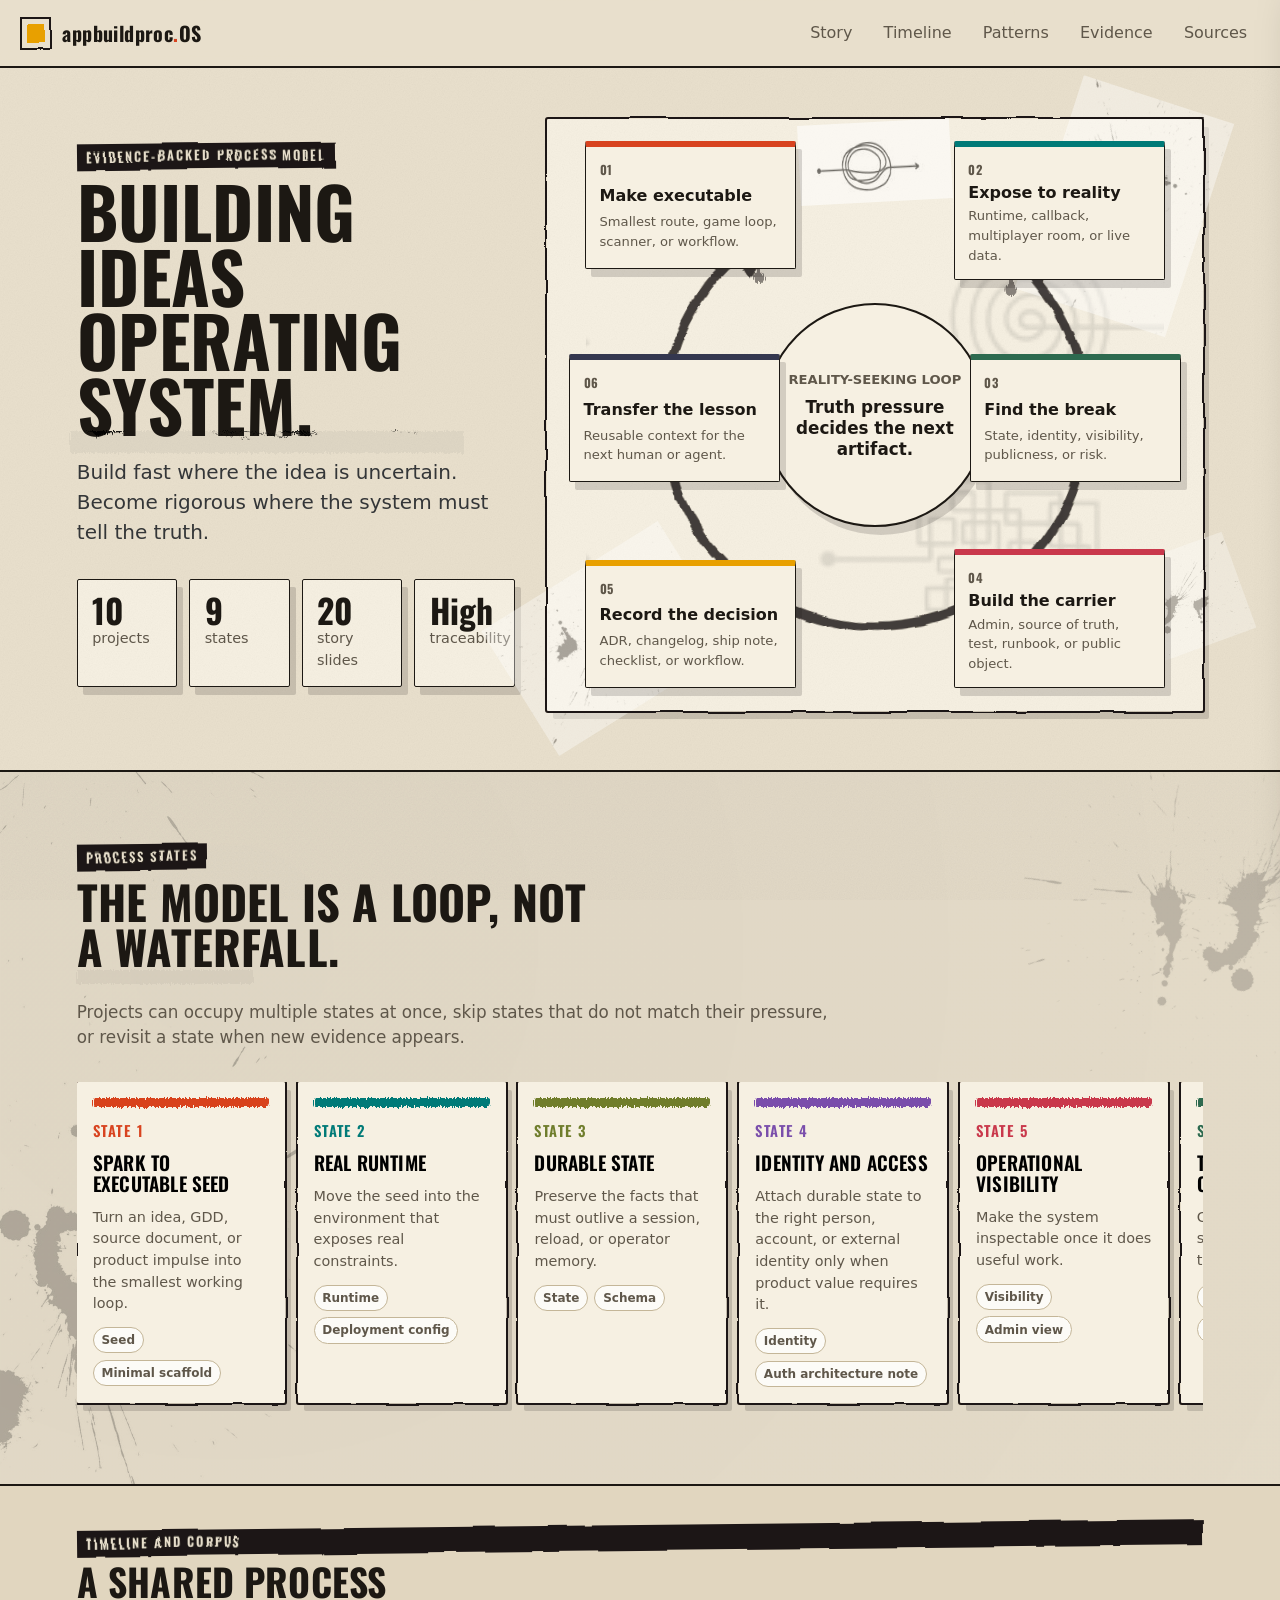
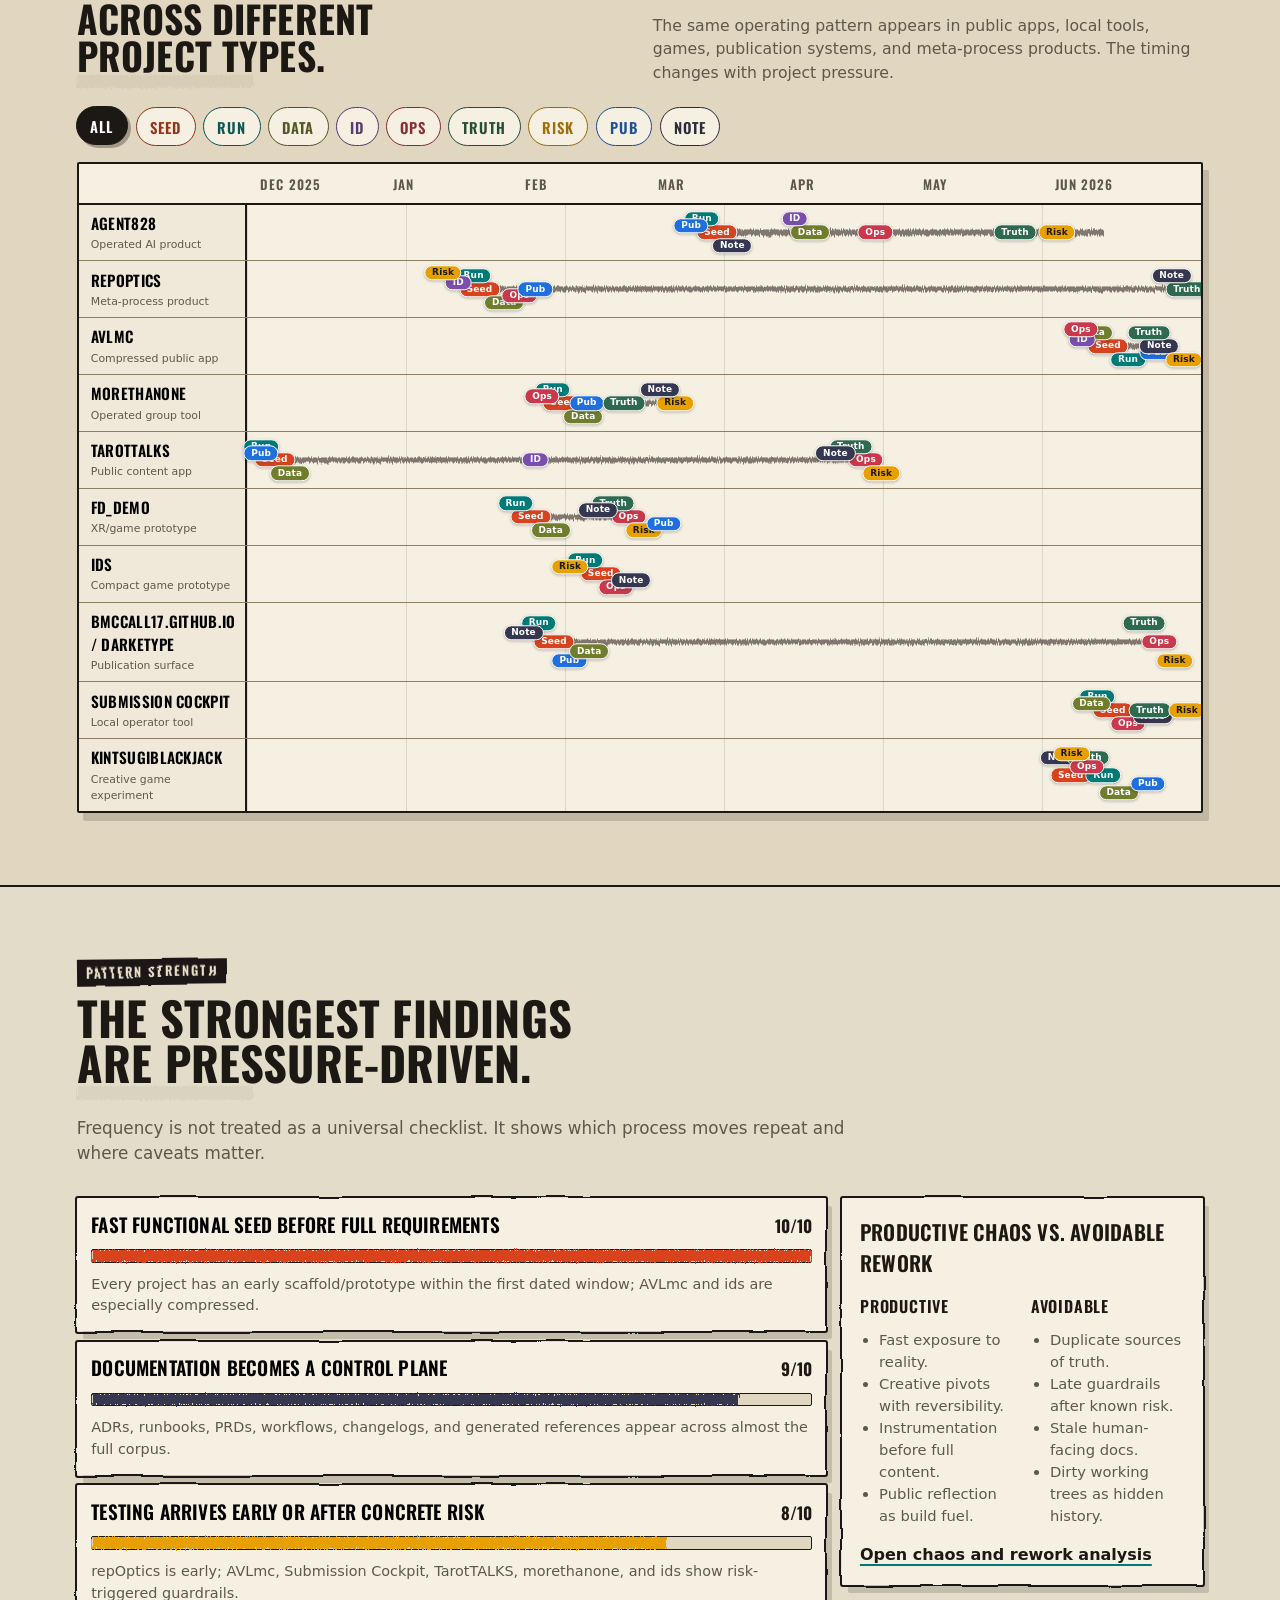
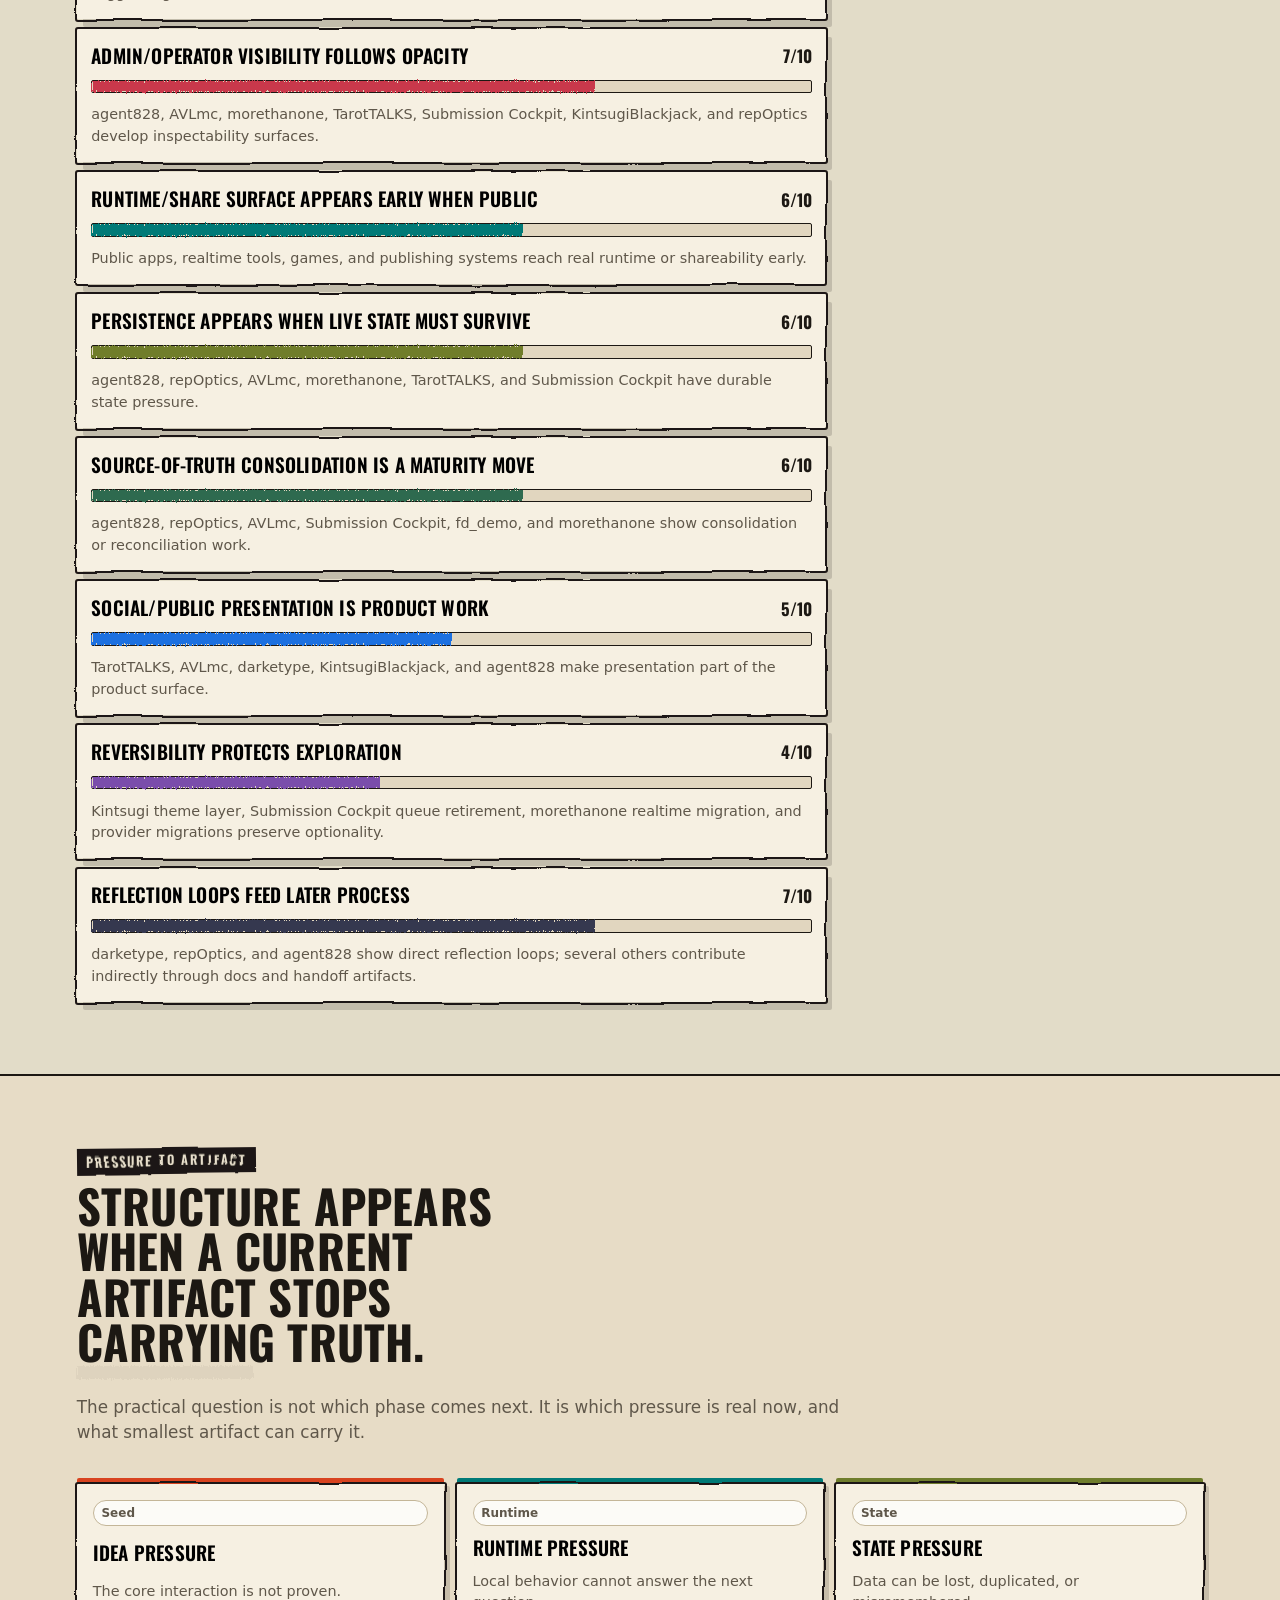
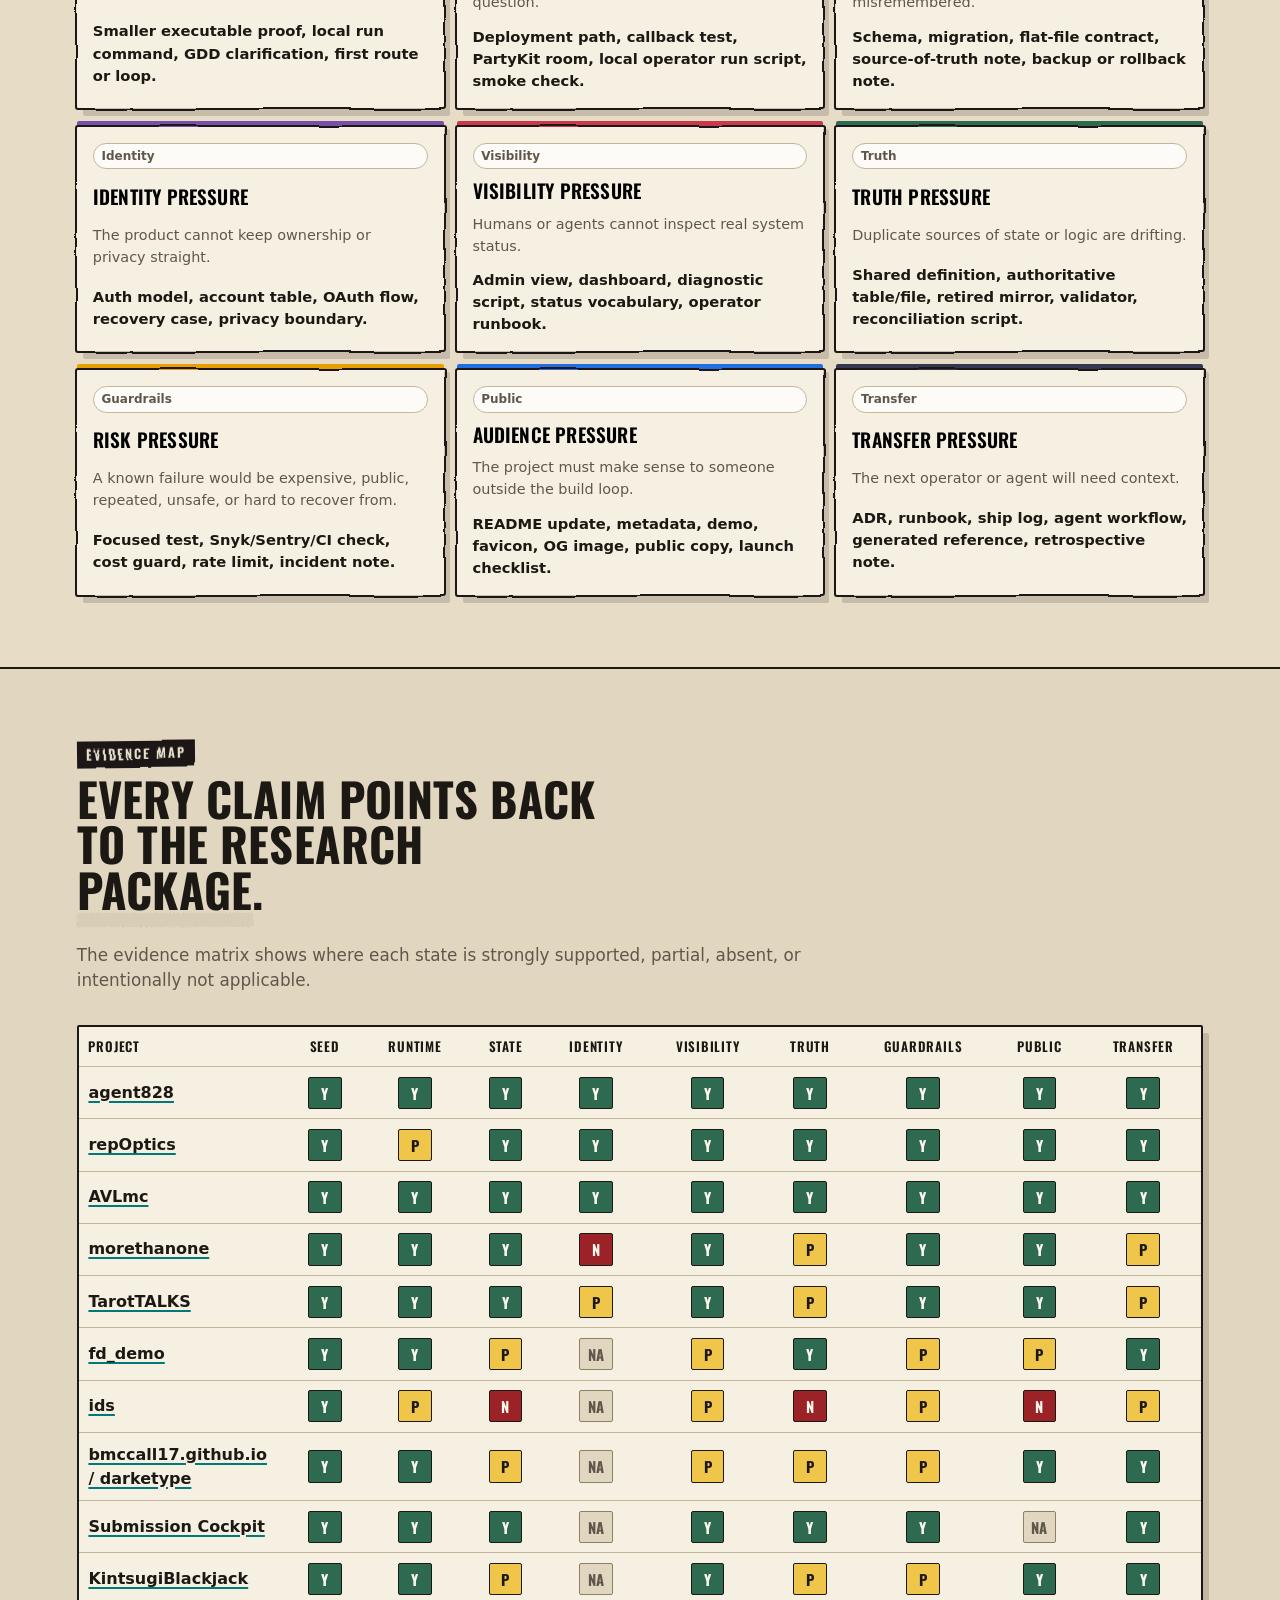
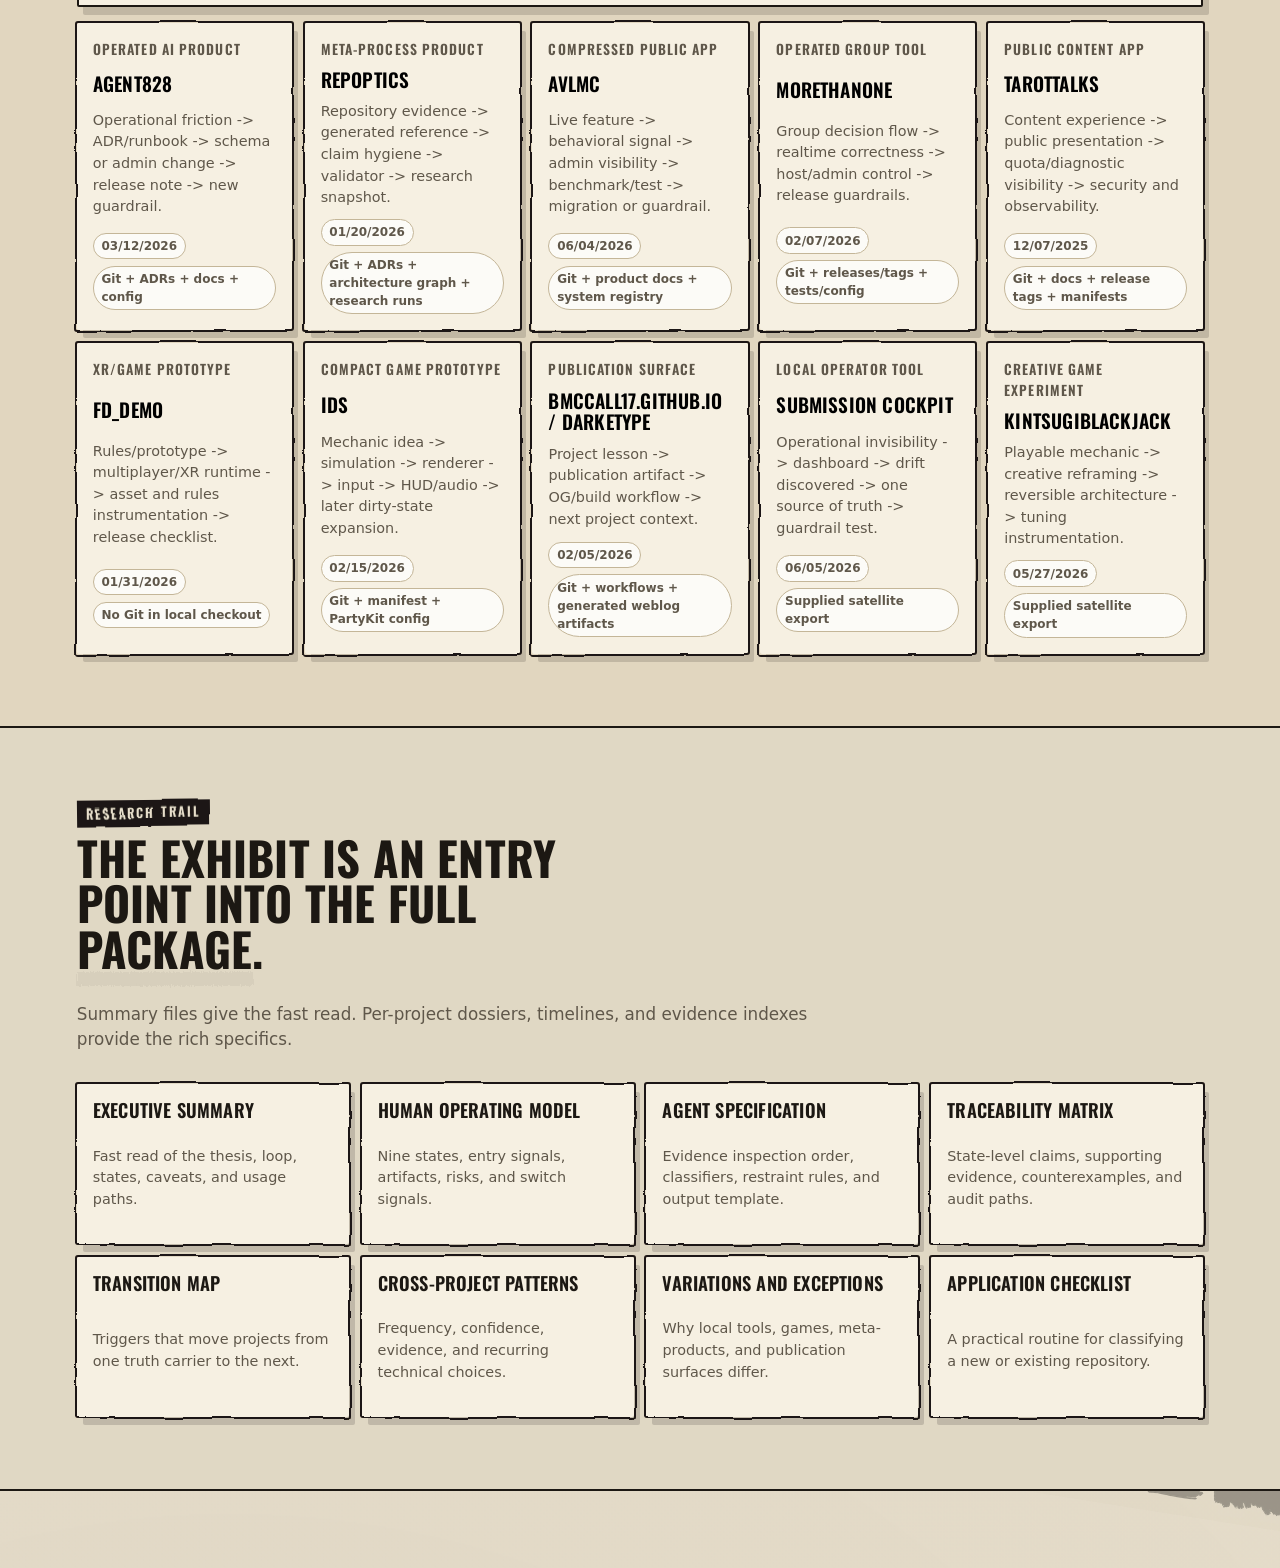
==== index.html @ edbd50c5 "Initial commit: application building process playbook Co-Authored-By: Claude Opus 4.8 <noreply@anthr" ====
<!doctype html>
<html lang="en">
  <head>
    <meta charset="utf-8">
    <meta name="viewport" content="width=device-width, initial-scale=1">
    <title>appbuildproc.OS Research Exhibit</title>
    <meta
      name="description"
      content="An interactive visual presentation of the appbuildproc.OS research findings, timeline, process model, patterns, and evidence trail."
    >
    <link rel="icon" href="data:,">
    <link rel="preconnect" href="https://fonts.googleapis.com">
    <link rel="preconnect" href="https://fonts.gstatic.com" crossorigin>
    <link
      href="https://fonts.googleapis.com/css2?family=Oswald:wght@500;600;700&family=Special+Elite&display=swap"
      rel="stylesheet"
    >
    <link rel="stylesheet" href="assets/styles.css?v=20260624-ink4">
  </head>
  <body>
    <svg class="ink-defs" aria-hidden="true" focusable="false" width="0" height="0">
      <defs>
        <filter id="inkRough" x="-8%" y="-30%" width="116%" height="160%">
          <feTurbulence type="fractalNoise" baseFrequency="0.014 0.02" numOctaves="3" seed="7" result="noise" />
          <feDisplacementMap in="SourceGraphic" in2="noise" scale="5" xChannelSelector="R" yChannelSelector="G" />
        </filter>
        <filter id="inkRoughStrong" x="-12%" y="-40%" width="124%" height="180%">
          <feTurbulence type="fractalNoise" baseFrequency="0.01 0.035" numOctaves="3" seed="4" result="noise" />
          <feDisplacementMap in="SourceGraphic" in2="noise" scale="9" xChannelSelector="R" yChannelSelector="G" />
        </filter>
        <filter id="inkBleed" x="-20%" y="-60%" width="140%" height="220%">
          <feTurbulence type="fractalNoise" baseFrequency="0.9 0.06" numOctaves="2" seed="11" result="noise" />
          <feDisplacementMap in="SourceGraphic" in2="noise" scale="6" xChannelSelector="R" yChannelSelector="G" />
        </filter>
      </defs>
    </svg>

    <a class="skip-link" href="#story">Skip to story</a>

    <header class="topbar" aria-label="Primary">
      <a class="brand" href="#overview" aria-label="appbuildproc.OS overview">
        <span class="brand-mark" aria-hidden="true"></span>
        <span class="brand-name">appbuildproc<span class="brand-dot">.</span>OS</span>
      </a>
      <nav class="nav-links" aria-label="Sections">
        <a href="#story">Story</a>
        <a href="#timeline">Timeline</a>
        <a href="#patterns">Patterns</a>
        <a href="#evidence">Evidence</a>
        <a href="#sources">Sources</a>
      </nav>
    </header>

    <main>
      <section class="hero" id="overview" aria-labelledby="hero-title">
        <div class="hero-copy">
          <p class="eyebrow">Evidence-backed process model</p>
          <h1 id="hero-title">building ideas operating system.</h1>
          <p class="hero-thesis">
            Build fast where the idea is uncertain. Become rigorous where the system must tell the truth.
          </p>
          <div class="metric-row" aria-label="Research scope">
            <div>
              <strong>10</strong>
              <span>projects</span>
            </div>
            <div>
              <strong>9</strong>
              <span>states</span>
            </div>
            <div>
              <strong>20</strong>
              <span>story slides</span>
            </div>
            <div>
              <strong>High</strong>
              <span>traceability</span>
            </div>
          </div>
        </div>

        <div class="loop-stage" aria-label="Core reality-seeking loop">
          <div class="loop-flow" aria-hidden="true">
            <svg class="loop-arrow" viewBox="0 0 200 200" preserveAspectRatio="xMidYMid meet">
              <defs>
                <marker id="loopArrowHead" markerWidth="6" markerHeight="6" refX="3" refY="3" orient="auto">
                  <path d="M0,0 L6,3 L0,6 Z" fill="currentColor" />
                </marker>
              </defs>
              <path
                class="loop-arrow-path"
                d="M140,30.7 A80,80 0 1 1 60,30.7"
                fill="none"
                stroke="currentColor"
                stroke-width="3.4"
                stroke-linecap="round"
                marker-end="url(#loopArrowHead)"
              />
            </svg>
            <span class="loop-swirl"></span>
            <span class="loop-blot loop-blot--1"></span>
            <span class="loop-blot loop-blot--2"></span>
            <span class="loop-blot loop-blot--3"></span>
            <span class="loop-drip loop-drip--1"></span>
            <span class="loop-drip loop-drip--2"></span>
          </div>
          <div class="loop-core">
            <span>Reality-seeking loop</span>
            <strong>Truth pressure decides the next artifact.</strong>
          </div>
          <ol class="loop-steps">
            <li style="--accent: var(--seed);">
              <span>01</span>
              <strong>Make executable</strong>
              <small>Smallest route, game loop, scanner, or workflow.</small>
            </li>
            <li style="--accent: var(--runtime);">
              <span>02</span>
              <strong>Expose to reality</strong>
              <small>Runtime, callback, multiplayer room, or live data.</small>
            </li>
            <li style="--accent: var(--truth);">
              <span>03</span>
              <strong>Find the break</strong>
              <small>State, identity, visibility, publicness, or risk.</small>
            </li>
            <li style="--accent: var(--visibility);">
              <span>04</span>
              <strong>Build the carrier</strong>
              <small>Admin, source of truth, test, runbook, or public object.</small>
            </li>
            <li style="--accent: var(--guard);">
              <span>05</span>
              <strong>Record the decision</strong>
              <small>ADR, changelog, ship note, checklist, or workflow.</small>
            </li>
            <li style="--accent: var(--reflect);">
              <span>06</span>
              <strong>Transfer the lesson</strong>
              <small>Reusable context for the next human or agent.</small>
            </li>
          </ol>
        </div>
      </section>

      <section class="band story-band" id="story" aria-labelledby="story-title">
        <div class="section-heading">
          <p class="eyebrow">Process states</p>
          <h2 id="story-title">The model is a loop, not a waterfall.</h2>
          <p>
            Projects can occupy multiple states at once, skip states that do not match their pressure,
            or revisit a state when new evidence appears.
          </p>
        </div>
        <div class="state-rail" id="stateRail" aria-live="polite"></div>
      </section>

      <section class="band timeline-band" id="timeline" aria-labelledby="timeline-title">
        <div class="section-heading">
          <p class="eyebrow">Timeline and corpus</p>
          <h2 id="timeline-title">A shared process across different project types.</h2>
          <p>
            The same operating pattern appears in public apps, local tools, games, publication systems,
            and meta-process products. The timing changes with project pressure.
          </p>
        </div>

        <div class="timeline-tools" aria-label="Timeline filters">
          <div class="filter-group" id="timelineFilters"></div>
        </div>

        <div class="timeline-shell">
          <div class="timeline-scale" aria-hidden="true">
            <span>Dec 2025</span>
            <span>Jan</span>
            <span>Feb</span>
            <span>Mar</span>
            <span>Apr</span>
            <span>May</span>
            <span>Jun 2026</span>
          </div>
          <div class="timeline-grid" id="projectTimeline" aria-live="polite"></div>
        </div>
      </section>

      <section class="band pattern-band" id="patterns" aria-labelledby="patterns-title">
        <div class="section-heading">
          <p class="eyebrow">Pattern strength</p>
          <h2 id="patterns-title">The strongest findings are pressure-driven.</h2>
          <p>
            Frequency is not treated as a universal checklist. It shows which process moves repeat
            and where caveats matter.
          </p>
        </div>

        <div class="pattern-layout">
          <div class="pattern-bars" id="patternBars"></div>
          <div class="chaos-panel" aria-labelledby="chaos-title">
            <h3 id="chaos-title">Productive chaos vs. avoidable rework</h3>
            <div class="chaos-columns">
              <div>
                <h4>Productive</h4>
                <ul>
                  <li>Fast exposure to reality.</li>
                  <li>Creative pivots with reversibility.</li>
                  <li>Instrumentation before full content.</li>
                  <li>Public reflection as build fuel.</li>
                </ul>
              </div>
              <div>
                <h4>Avoidable</h4>
                <ul>
                  <li>Duplicate sources of truth.</li>
                  <li>Late guardrails after known risk.</li>
                  <li>Stale human-facing docs.</li>
                  <li>Dirty working trees as hidden history.</li>
                </ul>
              </div>
            </div>
            <a class="text-link" href="research/chaos_and_rework.md">Open chaos and rework analysis</a>
          </div>
        </div>
      </section>

      <section class="band pressure-band" id="process" aria-labelledby="process-title">
        <div class="section-heading">
          <p class="eyebrow">Pressure to artifact</p>
          <h2 id="process-title">Structure appears when a current artifact stops carrying truth.</h2>
          <p>
            The practical question is not which phase comes next. It is which pressure is real now,
            and what smallest artifact can carry it.
          </p>
        </div>
        <div class="pressure-grid" id="pressureGrid"></div>
      </section>

      <section class="band evidence-band" id="evidence" aria-labelledby="evidence-title">
        <div class="section-heading">
          <p class="eyebrow">Evidence map</p>
          <h2 id="evidence-title">Every claim points back to the research package.</h2>
          <p>
            The evidence matrix shows where each state is strongly supported, partial, absent,
            or intentionally not applicable.
          </p>
        </div>

        <div class="matrix-wrap" tabindex="0" aria-label="Project coverage matrix">
          <table class="coverage-table" id="coverageTable"></table>
        </div>

        <div class="project-browser" id="projectBrowser" aria-label="Project drill down"></div>
      </section>

      <section class="band source-band" id="sources" aria-labelledby="sources-title">
        <div class="section-heading">
          <p class="eyebrow">Research trail</p>
          <h2 id="sources-title">The exhibit is an entry point into the full package.</h2>
          <p>
            Summary files give the fast read. Per-project dossiers, timelines, and evidence indexes
            provide the rich specifics.
          </p>
        </div>

        <div class="source-grid" id="sourceGrid">
          <a href="research/executive_summary.md" data-source="exec">
            <strong>Executive summary</strong>
            <span>Fast read of the thesis, loop, states, caveats, and usage paths.</span>
          </a>
          <a href="research/brett_build_os.md" data-source="human">
            <strong>Human operating model</strong>
            <span>Nine states, entry signals, artifacts, risks, and switch signals.</span>
          </a>
          <a href="research/brett_build_os_agent.md" data-source="agent">
            <strong>Agent specification</strong>
            <span>Evidence inspection order, classifiers, restraint rules, and output template.</span>
          </a>
          <a href="research/evidence_traceability_matrix.md" data-source="matrix">
            <strong>Traceability matrix</strong>
            <span>State-level claims, supporting evidence, counterexamples, and audit paths.</span>
          </a>
          <a href="research/transition_map.md" data-source="transition">
            <strong>Transition map</strong>
            <span>Triggers that move projects from one truth carrier to the next.</span>
          </a>
          <a href="research/cross_project_patterns.md" data-source="patterns">
            <strong>Cross-project patterns</strong>
            <span>Frequency, confidence, evidence, and recurring technical choices.</span>
          </a>
          <a href="research/variation_and_exceptions.md" data-source="variations">
            <strong>Variations and exceptions</strong>
            <span>Why local tools, games, meta-products, and publication surfaces differ.</span>
          </a>
          <a href="research/application_checklist.md" data-source="checklist">
            <strong>Application checklist</strong>
            <span>A practical routine for classifying a new or existing repository.</span>
          </a>
        </div>
      </section>
    </main>

    <aside class="drawer" id="detailDrawer" aria-hidden="true" aria-labelledby="drawerTitle">
      <div class="drawer-head">
        <p class="eyebrow" id="drawerKicker">Detail</p>
        <button class="drawer-close" type="button" id="drawerClose" aria-label="Close detail panel">Close</button>
      </div>
      <div class="drawer-body" id="drawerContent"></div>
    </aside>
    <div class="backdrop" id="drawerBackdrop" hidden></div>

    <script src="assets/app.js?v=20260624-ink4"></script>
  </body>
</html>
---- assets/styles.css ----
:root {
  --ink: #1c1813;
  --muted: #5f574a;
  --paper: #e9e0cd;
  --paper-2: #e1d6bf;
  --surface: #f6f0e2;
  --line: #c4b698;
  --line-strong: #8d7f62;
  --edge: #1c1813;
  --seed: #d8431f;
  --runtime: #007a77;
  --durable: #6f7d2c;
  --identity: #7a4eab;
  --visibility: #c9384b;
  --truth: #2d6a4f;
  --guard: #e8a000;
  --public: #1f6fe0;
  --reflect: #34374f;
  --shadow: 6px 8px 0 rgba(28, 24, 19, 0.16);
  --display:
    "Oswald", "Arial Narrow", ui-sans-serif, system-ui, sans-serif;
}

@media (prefers-reduced-motion: no-preference) {
  html {
    scroll-behavior: smooth;
  }
}

* {
  box-sizing: border-box;
}

body {
  position: relative;
  overflow-x: clip;
  margin: 0;
  color: var(--ink);
  background-color: var(--paper);
  background-image:
    radial-gradient(circle at 18% 12%, rgba(28, 24, 19, 0.05), transparent 38%),
    radial-gradient(circle at 84% 78%, rgba(28, 24, 19, 0.06), transparent 42%);
  font-family:
    Inter, ui-sans-serif, system-ui, -apple-system, BlinkMacSystemFont, "Segoe UI",
    sans-serif;
  font-size: 16px;
  line-height: 1.5;
  letter-spacing: 0;
}

body::before {
  content: "";
  position: fixed;
  inset: 0;
  z-index: 1;
  pointer-events: none;
  opacity: 0.5;
  mix-blend-mode: multiply;
  background-image: url("data:image/svg+xml,%3Csvg xmlns='http://www.w3.org/2000/svg' width='180' height='180'%3E%3Cfilter id='n'%3E%3CfeTurbulence type='fractalNoise' baseFrequency='0.85' numOctaves='2' stitchTiles='stitch'/%3E%3CfeColorMatrix type='saturate' values='0'/%3E%3C/filter%3E%3Crect width='100%25' height='100%25' filter='url(%23n)' opacity='0.16'/%3E%3C/svg%3E");
}

.ink-defs {
  position: absolute;
}

a {
  color: inherit;
}

button,
input,
select,
textarea {
  font: inherit;
  letter-spacing: 0;
}

button {
  appearance: none;
}

.skip-link {
  position: fixed;
  left: 1rem;
  top: 1rem;
  z-index: 20;
  padding: 0.65rem 0.85rem;
  color: #ffffff;
  background: var(--ink);
  border-radius: 6px;
  transform: translateY(-150%);
  transition: transform 160ms ease;
}

.skip-link:focus {
  transform: translateY(0);
}

.topbar {
  position: sticky;
  top: 0;
  z-index: 10;
  display: flex;
  align-items: center;
  justify-content: space-between;
  min-height: 4rem;
  padding: 0.75rem 1.25rem;
  border-bottom: 2px solid var(--edge);
  background: rgba(233, 224, 205, 0.92);
  backdrop-filter: blur(12px);
}

.brand {
  display: inline-flex;
  align-items: center;
  gap: 0.65rem;
  min-height: 2.5rem;
  font-family: var(--display);
  font-weight: 700;
  font-size: 1.25rem;
  letter-spacing: 0.02em;
  text-transform: none;
  text-decoration: none;
}

.brand-name {
  line-height: 1;
}

.brand-name .brand-dot {
  color: var(--seed);
  font-weight: 700;
}

.brand-mark {
  width: 2rem;
  height: 2rem;
  border: 2px solid var(--ink);
  background: var(--guard);
  box-shadow: inset 0 0 0 5px var(--paper);
  filter: url(#inkRough);
}

.nav-links {
  display: flex;
  align-items: center;
  gap: 0.35rem;
  overflow-x: auto;
}

.nav-links a {
  min-height: 2.5rem;
  padding: 0.55rem 0.8rem;
  color: var(--muted);
  text-decoration: none;
  border-radius: 6px;
  white-space: nowrap;
}

.nav-links a:hover,
.nav-links a:focus-visible {
  color: var(--ink);
  background: rgba(32, 33, 36, 0.07);
  outline: none;
}

.hero {
  display: grid;
  grid-template-columns: minmax(18rem, 0.8fr) minmax(26rem, 1.2fr);
  gap: 2rem;
  align-items: center;
  min-height: 44rem;
  padding: 3rem 6vw 3.5rem;
  border-bottom: 1px solid var(--line);
  background: var(--paper);
}

.hero-copy {
  max-width: 46rem;
}

.eyebrow {
  display: inline-block;
  margin: 0 0 0.6rem;
  padding: 0.2rem 0.55rem;
  color: var(--paper);
  background: var(--ink);
  font-family: var(--display);
  font-size: 0.8rem;
  font-weight: 600;
  letter-spacing: 0.16em;
  text-transform: uppercase;
  transform: rotate(-0.6deg);
  filter: url(#inkRough);
}

h1,
h2,
h3,
h4,
p {
  overflow-wrap: anywhere;
}

h1 {
  position: relative;
  max-width: 14ch;
  margin: 0;
  font-family: var(--display);
  font-weight: 700;
  font-size: 4.4rem;
  line-height: 0.92;
  text-transform: uppercase;
  letter-spacing: 0.005em;
}

h1::after {
  content: "";
  position: absolute;
  left: -0.4rem;
  bottom: -1rem;
  width: min(26rem, 90%);
  height: 1.4rem;
  background-image: url("../stylization/inkstrokes.jpg");
  background-repeat: no-repeat;
  background-position: 0 18%;
  background-size: 150% auto;
  mix-blend-mode: multiply;
  filter: url(#inkBleed);
  opacity: 0.92;
}

.hero-thesis {
  max-width: 37rem;
  margin: 1.25rem 0 0;
  color: #343638;
  font-size: 1.25rem;
}

.metric-row {
  display: grid;
  grid-template-columns: repeat(4, minmax(0, 1fr));
  gap: 0.75rem;
  max-width: 42rem;
  margin-top: 2rem;
}

.metric-row div {
  min-height: 6rem;
  padding: 0.9rem;
  border: 1.5px solid var(--edge);
  border-radius: 2px;
  background: var(--surface);
  box-shadow: var(--shadow);
}

.metric-row strong,
.metric-row span {
  display: block;
}

.metric-row strong {
  font-family: var(--display);
  font-weight: 700;
  font-size: 2.1rem;
  line-height: 1;
}

.metric-row span {
  color: var(--muted);
  font-size: 0.9rem;
}

.loop-stage {
  position: relative;
  min-height: 37rem;
  padding: 1.4rem;
  border: 0;
  border-radius: 2px;
  background: var(--surface);
  box-shadow: var(--shadow);
}

.loop-stage::before {
  content: "";
  position: absolute;
  inset: 8% 6%;
  z-index: 0;
  pointer-events: none;
  opacity: 0.1;
  mix-blend-mode: multiply;
  background-image: url("../stylization/inklines.png");
  background-repeat: no-repeat;
  background-position: 38% 30%;
  background-size: 320% auto;
}

.loop-flow {
  position: absolute;
  inset: 0;
  z-index: 1;
  pointer-events: none;
}

.loop-arrow {
  position: absolute;
  inset: 50% auto auto 50%;
  width: 92%;
  max-width: 33rem;
  aspect-ratio: 1 / 1;
  color: var(--ink);
  opacity: 0.82;
  filter: url(#inkRoughStrong);
  transform: translate(-50%, -50%) rotate(-4deg);
}

.loop-swirl {
  position: absolute;
  top: 0.5%;
  left: 50%;
  width: 9.5rem;
  height: 5rem;
  background-image: url("../stylization/inklines.png");
  background-repeat: no-repeat;
  background-size: 300% 500%;
  background-position: 0 0;
  mix-blend-mode: multiply;
  opacity: 0.55;
  transform: translateX(-50%) rotate(-3deg);
}

.loop-blot {
  position: absolute;
  background-image: url("../stylization/inkmessyblots2.png");
  background-repeat: no-repeat;
  background-size: contain;
  mix-blend-mode: multiply;
}

.loop-blot--1 {
  top: -22px;
  right: -18px;
  width: 11rem;
  height: 14rem;
  opacity: 0.4;
  transform: rotate(18deg);
}

.loop-blot--2 {
  bottom: -26px;
  left: -22px;
  width: 10rem;
  height: 13rem;
  opacity: 0.36;
  transform: rotate(-122deg);
}

.loop-blot--3 {
  bottom: 5%;
  right: -26px;
  width: 7rem;
  height: 9rem;
  opacity: 0.3;
  transform: rotate(70deg);
}

.loop-drip {
  position: absolute;
  width: 0.26rem;
  border-radius: 0 0 999px 999px;
  background: var(--ink);
  opacity: 0.5;
  filter: url(#inkBleed);
}

.loop-drip::after {
  content: "";
  position: absolute;
  bottom: -0.25rem;
  left: 50%;
  width: 0.7rem;
  height: 0.7rem;
  border-radius: 50%;
  background: var(--ink);
  transform: translateX(-50%);
}

.loop-drip--1 {
  top: 15%;
  left: 32%;
  height: 4.5rem;
}

.loop-drip--2 {
  top: 13%;
  right: 29%;
  height: 6rem;
}

.loop-core {
  position: absolute;
  inset: 50% auto auto 50%;
  z-index: 2;
  display: grid;
  align-content: center;
  width: 14rem;
  min-height: 14rem;
  padding: 1.25rem;
  text-align: center;
  border: 2.5px solid var(--ink);
  border-radius: 50%;
  background: var(--surface);
  box-shadow: var(--shadow);
  transform: translate(-50%, -50%);
}

.loop-core span {
  color: var(--muted);
  font-size: 0.82rem;
  font-weight: 800;
  text-transform: uppercase;
}

.loop-core strong {
  margin-top: 0.45rem;
  font-size: 1.05rem;
  line-height: 1.25;
}

.loop-steps {
  position: absolute;
  inset: 1.4rem;
  margin: 0;
  padding: 0;
  list-style: none;
}

.loop-steps li {
  position: absolute;
  z-index: 2;
  display: grid;
  gap: 0.25rem;
  width: 13.2rem;
  min-height: 8rem;
  padding: 0.85rem;
  border: 1.5px solid var(--edge);
  border-top: 6px solid var(--accent);
  border-radius: 2px;
  background: var(--surface);
  box-shadow: var(--shadow);
}

.loop-steps span {
  font-family: var(--display);
  letter-spacing: 0.04em;
}

.loop-steps li:nth-child(1) {
  left: 1rem;
  top: 0;
}

.loop-steps li:nth-child(2) {
  right: 1rem;
  top: 0;
}

.loop-steps li:nth-child(3) {
  right: 0;
  top: 39%;
}

.loop-steps li:nth-child(4) {
  right: 1rem;
  bottom: 0;
}

.loop-steps li:nth-child(5) {
  left: 1rem;
  bottom: 0;
}

.loop-steps li:nth-child(6) {
  left: 0;
  top: 39%;
}

.loop-steps span {
  color: var(--muted);
  font-size: 0.78rem;
  font-weight: 800;
}

.loop-steps strong {
  line-height: 1.2;
}

.loop-steps small {
  color: var(--muted);
  font-size: 0.82rem;
}

.band {
  padding: 4.5rem 6vw;
  border-bottom: 1px solid var(--line);
}

.timeline-band,
.evidence-band {
  background: var(--paper-2);
}

.timeline-band {
  padding-top: 2.4rem;
}

.pattern-band {
  background: #e2dcc8;
}

.pressure-band {
  background: #e7dcc6;
}

.source-band {
  background: #e0d8c4;
}

.band,
.hero {
  position: relative;
  border-bottom: 2px solid var(--edge);
}

/* Action-painting splatter accents: corners and bleeding off the edges. */
.hero::before,
.hero::after,
.story-band::before,
.story-band::after,
.timeline-band::before,
.timeline-band::after,
.pattern-band::before,
.pattern-band::after,
.pressure-band::before,
.pressure-band::after,
.evidence-band::before,
.evidence-band::after,
.source-band::before,
.source-band::after {
  content: "";
  position: absolute;
  z-index: -1;
  pointer-events: none;
  background-image: url("../stylization/inkmessyblots2.png");
  background-repeat: no-repeat;
  background-size: contain;
  mix-blend-mode: multiply;
}

/* Primary splatters: bleed off the left/right edges into the gutters. */
.hero::before {
  top: -90px;
  right: -150px;
  width: 34rem;
  height: 42rem;
  opacity: 0.3;
  transform: rotate(9deg);
}

.story-band::after {
  bottom: -120px;
  left: -180px;
  width: 30rem;
  height: 38rem;
  opacity: 0.26;
  transform: rotate(-158deg);
}

.timeline-band::before {
  top: -60px;
  right: -170px;
  width: 26rem;
  height: 33rem;
  opacity: 0.24;
  transform: rotate(146deg);
}

.pattern-band::after {
  right: -170px;
  bottom: -150px;
  width: 34rem;
  height: 42rem;
  opacity: 0.28;
  transform: rotate(22deg);
}

.pressure-band::before {
  top: 18%;
  left: -200px;
  width: 30rem;
  height: 38rem;
  opacity: 0.27;
  transform: rotate(96deg);
}

.evidence-band::after {
  top: -90px;
  left: -170px;
  width: 27rem;
  height: 34rem;
  opacity: 0.25;
  transform: rotate(-34deg);
}

.source-band::after {
  right: -160px;
  bottom: -130px;
  width: 31rem;
  height: 39rem;
  opacity: 0.3;
  transform: rotate(196deg);
}

/* Secondary scatter: opposite corners and top-edge drips for messy density. */
.hero::after {
  bottom: -120px;
  left: -170px;
  width: 26rem;
  height: 33rem;
  opacity: 0.22;
  transform: rotate(-70deg);
}

.story-band::before {
  top: -80px;
  right: -150px;
  width: 22rem;
  height: 28rem;
  opacity: 0.2;
  transform: rotate(64deg);
}

.timeline-band::after {
  bottom: -110px;
  left: -150px;
  width: 24rem;
  height: 31rem;
  opacity: 0.2;
  transform: rotate(-110deg);
}

.pattern-band::before {
  top: -80px;
  left: -160px;
  width: 23rem;
  height: 29rem;
  opacity: 0.2;
  transform: rotate(-12deg);
}

.pressure-band::after {
  bottom: -120px;
  right: -150px;
  width: 25rem;
  height: 32rem;
  opacity: 0.22;
  transform: rotate(128deg);
}

.evidence-band::before {
  bottom: -100px;
  right: -160px;
  width: 22rem;
  height: 28rem;
  opacity: 0.2;
  transform: rotate(40deg);
}

.source-band::before {
  top: -70px;
  left: -150px;
  width: 23rem;
  height: 29rem;
  opacity: 0.22;
  transform: rotate(-150deg);
}

.section-heading {
  max-width: 54rem;
  margin-bottom: 2rem;
}

.section-heading h2 {
  position: relative;
  max-width: 20ch;
  margin: 0;
  padding-bottom: 0.9rem;
  font-family: var(--display);
  font-weight: 700;
  font-size: 2.9rem;
  line-height: 0.98;
  text-transform: uppercase;
  letter-spacing: 0.004em;
}

.section-heading h2::after {
  content: "";
  position: absolute;
  left: 0;
  bottom: 0;
  width: 11rem;
  height: 0.85rem;
  background-image: url("../stylization/inkstrokes.jpg");
  background-repeat: no-repeat;
  background-position: 10% 60%;
  background-size: 220% auto;
  mix-blend-mode: multiply;
  filter: url(#inkBleed);
}

.section-heading p:not(.eyebrow) {
  max-width: 48rem;
  margin: 1rem 0 0;
  color: var(--muted);
  font-size: 1.05rem;
}

.state-rail {
  display: grid;
  grid-template-columns: repeat(9, minmax(13rem, 1fr));
  gap: 0.8rem;
  overflow-x: auto;
  padding-bottom: 0.6rem;
}

.state-card,
.project-card,
.pattern-button,
.pressure-button,
.source-grid a {
  position: relative;
  border: 0;
  border-radius: 2px;
  background: var(--surface);
  box-shadow: var(--shadow);
  transition:
    transform 140ms ease,
    box-shadow 140ms ease;
}

.state-card::after,
.project-card::after,
.pattern-button::after,
.pressure-button::after,
.source-grid a::after,
.chaos-panel::after,
.loop-stage::after {
  content: "";
  position: absolute;
  inset: -2px;
  z-index: 2;
  pointer-events: none;
  border: 2px solid var(--edge);
  border-radius: 3px;
  filter: url(#inkRough);
}

.state-card:hover::after,
.state-card:focus-visible::after,
.project-card:hover::after,
.project-card:focus-visible::after,
.pattern-button:hover::after,
.pattern-button:focus-visible::after,
.pressure-button:hover::after,
.pressure-button:focus-visible::after,
.source-grid a:hover::after,
.source-grid a:focus-visible::after {
  border-width: 3px;
  filter: url(#inkRoughStrong);
}

.state-card {
  position: relative;
  display: grid;
  align-content: start;
  gap: 0.75rem;
  min-height: 20rem;
  padding: 1rem;
  text-align: left;
  cursor: pointer;
}

.state-card::before {
  content: "";
  display: block;
  width: 100%;
  height: 0.55rem;
  border-radius: 2px;
  background: var(--state-color);
  filter: url(#inkBleed);
}

.state-card:hover,
.state-card:focus-visible,
.project-card:hover,
.project-card:focus-visible,
.pattern-button:hover,
.pattern-button:focus-visible,
.pressure-button:hover,
.pressure-button:focus-visible {
  outline: none;
  transform: translate(-2px, -2px);
  box-shadow: 9px 11px 0 rgba(28, 24, 19, 0.22);
}

.state-card .index {
  color: var(--state-color);
  font-family: var(--display);
  font-size: 0.92rem;
  font-weight: 600;
  letter-spacing: 0.1em;
  text-transform: uppercase;
}

.state-card h3,
.pattern-button h3,
.pressure-button h3,
.project-card h3 {
  margin: 0;
  font-family: var(--display);
  font-weight: 600;
  font-size: 1.2rem;
  line-height: 1.08;
  text-transform: uppercase;
  letter-spacing: 0.01em;
}

.state-card p,
.pattern-button p,
.pressure-button p,
.project-card p {
  margin: 0;
  color: var(--muted);
  font-size: 0.9rem;
}

.tag-row {
  display: flex;
  flex-wrap: wrap;
  gap: 0.4rem;
}

.tag {
  display: inline-flex;
  align-items: center;
  min-height: 1.65rem;
  padding: 0.2rem 0.48rem;
  border: 1px solid var(--line);
  border-radius: 999px;
  color: var(--muted);
  background: rgba(255, 255, 255, 0.72);
  font-size: 0.75rem;
  font-weight: 700;
}

.timeline-tools {
  display: flex;
  justify-content: space-between;
  gap: 1rem;
  margin-bottom: 1rem;
}

.filter-group {
  display: flex;
  flex-wrap: wrap;
  gap: 0.45rem;
}

.filter-button {
  min-height: 2.45rem;
  padding: 0.4rem 0.85rem;
  border: 1.5px solid color-mix(in srgb, var(--filter-color, var(--line)) 60%, var(--edge));
  border-radius: 999px;
  color: color-mix(in srgb, var(--filter-color, var(--muted)) 64%, var(--ink));
  background: var(--surface);
  font-family: var(--display);
  font-weight: 600;
  font-size: 0.92rem;
  letter-spacing: 0.06em;
  text-transform: uppercase;
  cursor: pointer;
  transition:
    background 120ms ease,
    color 120ms ease,
    transform 120ms ease,
    box-shadow 120ms ease;
}

.filter-button:hover,
.filter-button:focus-visible {
  background: color-mix(in srgb, var(--filter-color, var(--ink)) 12%, #ffffff);
  outline: none;
}

.filter-button.is-active {
  color: var(--filter-ink, #ffffff);
  border-color: var(--edge);
  background: var(--filter-color, var(--ink));
  box-shadow: 3px 3px 0 rgba(28, 24, 19, 0.32);
  transform: translate(-1px, -1px);
}

.timeline-shell {
  overflow-x: auto;
  border: 2px solid var(--edge);
  border-radius: 2px;
  background: var(--surface);
  box-shadow: var(--shadow);
}

.timeline-scale,
.timeline-lane {
  min-width: 56rem;
}

.timeline-scale {
  display: grid;
  grid-template-columns: repeat(7, 1fr);
  padding: 0.65rem 0.85rem 0.5rem 11.35rem;
  color: var(--muted);
  font-family: var(--display);
  font-size: 0.82rem;
  font-weight: 600;
  letter-spacing: 0.08em;
  text-transform: uppercase;
  border-bottom: 2px solid var(--edge);
}

.timeline-grid {
  min-width: 56rem;
}

.timeline-lane {
  display: grid;
  grid-template-columns: 10.5rem 1fr;
  min-height: 2.85rem;
  border-bottom: 1px solid var(--line-strong);
}

.timeline-lane:last-child {
  border-bottom: 0;
}

.lane-label {
  display: grid;
  align-content: center;
  gap: 0.15rem;
  padding: 0.45rem 0.75rem;
  text-align: left;
  border: 0;
  border-right: 2px solid var(--edge);
  background: color-mix(in srgb, var(--surface) 70%, var(--paper-2));
  cursor: pointer;
}

.lane-label strong {
  font-family: var(--display);
  font-size: 0.95rem;
  font-weight: 600;
  text-transform: uppercase;
  letter-spacing: 0.02em;
}

.lane-label span {
  color: var(--muted);
  font-size: 0.68rem;
}

.lane-label:hover,
.lane-label:focus-visible {
  background: var(--paper-2);
  outline: none;
}

.lane-track {
  position: relative;
  min-height: 2.85rem;
  background:
    linear-gradient(90deg, rgba(28, 24, 19, 0.12) 0 1px, transparent 1px 100%),
    var(--surface);
  background-size: calc(100% / 6) 100%;
}

.life-bar {
  position: absolute;
  left: var(--start);
  right: var(--end);
  top: 50%;
  height: 0.32rem;
  background: rgba(28, 24, 19, 0.55);
  filter: url(#inkBleed);
  transform: translateY(-50%);
}

.timeline-dot {
  position: absolute;
  top: var(--dot-y, 50%);
  display: inline-flex;
  align-items: center;
  justify-content: center;
  padding: 0.14rem 0.42rem;
  border: 1px solid #ffffff;
  border-radius: 999px;
  color: var(--dot-ink, #ffffff);
  background: var(--dot-color);
  box-shadow: 0 1px 3px rgba(32, 33, 36, 0.3);
  transform: translate(-50%, calc(-50% + var(--nudge, 0px))) scale(var(--scale, 1));
  white-space: nowrap;
  cursor: pointer;
  scroll-margin-top: 5rem;
  transition:
    transform 170ms cubic-bezier(0.22, 0.61, 0.36, 1),
    box-shadow 140ms ease,
    opacity 140ms ease;
  z-index: 1;
}

.timeline-dot:hover,
.timeline-dot:focus-visible {
  --scale: 1.18;
  box-shadow: 0 6px 14px rgba(32, 33, 36, 0.36);
  outline: none;
  z-index: 4;
}

.timeline-dot.is-dimmed {
  opacity: 0.16;
}

.timeline-dot.is-dimmed:hover,
.timeline-dot.is-dimmed:focus-visible {
  opacity: 0.4;
}

.timeline-dot span {
  font-size: 0.56rem;
  font-weight: 800;
  letter-spacing: 0.02em;
  line-height: 1;
}

.timeline-tooltip {
  position: fixed;
  z-index: 40;
  display: grid;
  gap: 0.22rem;
  max-width: 20rem;
  padding: 0.62rem 0.78rem;
  border: 2px solid var(--edge);
  border-left: 5px solid var(--tt-color, var(--edge));
  border-radius: 2px;
  background: var(--surface);
  box-shadow: 5px 6px 0 rgba(28, 24, 19, 0.28);
  pointer-events: none;
  opacity: 0;
  transform: translateY(5px);
  transition:
    opacity 140ms ease,
    transform 140ms ease;
}

.timeline-tooltip.is-visible {
  opacity: 1;
  transform: translateY(0);
}

.timeline-tooltip .tt-kicker {
  color: var(--tt-color, var(--muted));
  font-size: 0.7rem;
  font-weight: 900;
  text-transform: uppercase;
  letter-spacing: 0.05em;
}

.timeline-tooltip strong {
  font-family: var(--display);
  font-weight: 600;
  font-size: 1.1rem;
  line-height: 1.05;
  text-transform: uppercase;
}

.timeline-tooltip .tt-date {
  color: var(--ink);
  font-size: 0.8rem;
  font-weight: 700;
}

.timeline-tooltip .tt-detail {
  margin-top: 0.05rem;
  color: var(--muted);
  font-size: 0.83rem;
  line-height: 1.35;
}

.pattern-layout {
  display: grid;
  grid-template-columns: minmax(0, 1.35fr) minmax(19rem, 0.65fr);
  gap: 1rem;
  align-items: start;
}

.pattern-bars {
  display: grid;
  gap: 0.65rem;
}

.pattern-button {
  display: grid;
  gap: 0.7rem;
  width: 100%;
  min-height: 6.8rem;
  padding: 0.9rem;
  text-align: left;
  cursor: pointer;
}

.bar-meta {
  display: grid;
  grid-template-columns: 1fr auto;
  gap: 1rem;
  align-items: center;
}

.bar-track {
  height: 0.85rem;
  border: 1.5px solid var(--edge);
  border-radius: 2px;
  background: var(--paper-2);
}

.bar-fill {
  display: block;
  width: var(--width);
  height: 100%;
  background: var(--bar-color);
  filter: url(#inkBleed);
}

.frequency {
  color: var(--ink);
  font-family: var(--display);
  font-size: 1.05rem;
  font-weight: 700;
}

.chaos-panel {
  position: relative;
  padding: 1.1rem;
  border: 0;
  border-radius: 2px;
  background: var(--surface);
  box-shadow: var(--shadow);
}

.chaos-panel h3 {
  margin: 0;
  font-family: var(--display);
  font-weight: 600;
  font-size: 1.3rem;
  text-transform: uppercase;
  letter-spacing: 0.01em;
}

.chaos-panel h4 {
  margin: 0;
  font-family: var(--display);
  font-weight: 600;
  letter-spacing: 0.05em;
  text-transform: uppercase;
}

.chaos-columns {
  display: grid;
  grid-template-columns: 1fr 1fr;
  gap: 1rem;
  margin-top: 1rem;
}

.chaos-columns ul {
  margin: 0.65rem 0 0;
  padding-left: 1.2rem;
  color: var(--muted);
  font-size: 0.92rem;
}

.text-link {
  display: inline-flex;
  margin-top: 1rem;
  color: var(--ink);
  font-weight: 800;
  text-decoration: underline;
  text-decoration-color: var(--runtime);
  text-decoration-thickness: 2px;
  text-underline-offset: 4px;
}

.pressure-grid {
  display: grid;
  grid-template-columns: repeat(3, minmax(0, 1fr));
  gap: 0.8rem;
}

.pressure-button {
  display: grid;
  gap: 0.75rem;
  min-height: 12rem;
  padding: 1rem;
  text-align: left;
  cursor: pointer;
}

.pressure-button .artifact {
  color: var(--ink);
  font-size: 0.92rem;
  font-weight: 800;
}

.matrix-wrap {
  overflow-x: auto;
  border: 2px solid var(--edge);
  border-radius: 2px;
  background: var(--surface);
  box-shadow: var(--shadow);
}

.coverage-table {
  width: 100%;
  min-width: 64rem;
  border-collapse: collapse;
}

.coverage-table th,
.coverage-table td {
  padding: 0.6rem;
  text-align: center;
  border-bottom: 1px solid var(--line);
}

.coverage-table th:first-child,
.coverage-table td:first-child {
  position: sticky;
  left: 0;
  z-index: 1;
  width: 13rem;
  text-align: left;
  background: var(--surface);
}

.coverage-table th {
  color: var(--ink);
  font-family: var(--display);
  font-size: 0.82rem;
  font-weight: 600;
  letter-spacing: 0.06em;
  text-transform: uppercase;
}

.coverage-table tr:last-child td {
  border-bottom: 0;
}

.text-button {
  max-width: 12rem;
  padding: 0;
  color: var(--ink);
  font-weight: 800;
  text-align: left;
  text-decoration: underline;
  text-decoration-color: var(--runtime);
  text-decoration-thickness: 2px;
  text-underline-offset: 3px;
  border: 0;
  background: transparent;
  cursor: pointer;
}

.text-button:focus-visible {
  outline: 2px solid var(--runtime);
  outline-offset: 3px;
}

.status-pill {
  display: inline-grid;
  place-items: center;
  min-width: 2.1rem;
  min-height: 1.8rem;
  padding: 0.25rem 0.45rem;
  border: 1.5px solid var(--edge);
  border-radius: 2px;
  font-family: var(--display);
  font-size: 0.92rem;
  font-weight: 700;
}

.status-y {
  color: #fdf8ec;
  border-color: var(--edge);
  background: var(--truth);
}

.status-p {
  color: var(--ink);
  border-color: var(--edge);
  background: #f0c64a;
}

.status-n {
  color: #fdf8ec;
  border-color: var(--edge);
  background: #9b2226;
}

.status-na {
  color: var(--muted);
  border-color: var(--line-strong);
  background: var(--paper-2);
}

.project-browser {
  display: grid;
  grid-template-columns: repeat(5, minmax(0, 1fr));
  gap: 0.8rem;
  margin-top: 1rem;
}

.project-card {
  display: grid;
  gap: 0.65rem;
  min-height: 13rem;
  padding: 1rem;
  text-align: left;
  cursor: pointer;
}

.project-card .project-type {
  color: var(--muted);
  font-family: var(--display);
  font-size: 0.86rem;
  font-weight: 600;
  letter-spacing: 0.08em;
  text-transform: uppercase;
}

.source-grid {
  display: grid;
  grid-template-columns: repeat(4, minmax(0, 1fr));
  gap: 0.8rem;
}

.source-grid a {
  display: grid;
  gap: 0.55rem;
  min-height: 10rem;
  padding: 1rem;
  color: inherit;
  text-decoration: none;
}

.source-grid a:hover,
.source-grid a:focus-visible {
  border-color: var(--ink);
  outline: none;
}

.source-grid strong {
  font-family: var(--display);
  font-weight: 600;
  font-size: 1.15rem;
  line-height: 1.05;
  text-transform: uppercase;
  letter-spacing: 0.01em;
}

.source-grid span {
  color: var(--muted);
  font-size: 0.9rem;
}

.drawer {
  position: fixed;
  top: 0;
  right: 0;
  z-index: 30;
  display: grid;
  grid-template-rows: auto 1fr;
  width: min(42rem, 100vw);
  height: 100vh;
  border-left: 3px solid var(--edge);
  background: var(--surface);
  box-shadow: -14px 0 40px rgba(28, 24, 19, 0.26);
  transform: translateX(105%);
  transition: transform 180ms ease;
}

.drawer.is-open {
  transform: translateX(0);
}

.drawer.is-left {
  right: auto;
  left: 0;
  border-left: 0;
  border-right: 3px solid var(--edge);
  box-shadow: 14px 0 40px rgba(28, 24, 19, 0.26);
  transform: translateX(-105%);
}

.drawer.is-left.is-open {
  transform: translateX(0);
}

.chaos-detail {
  display: grid;
  gap: 0.6rem;
  margin-top: 0.55rem;
}

.chaos-detail-row {
  padding: 0.6rem 0.7rem;
  border: 1.5px solid var(--edge);
  border-left: 5px solid var(--chaos-accent, var(--seed));
  border-radius: 2px;
  background: color-mix(in srgb, var(--surface) 60%, var(--paper-2));
}

.chaos-detail-row strong {
  display: block;
  font-family: var(--display);
  font-weight: 600;
  letter-spacing: 0.02em;
  text-transform: uppercase;
}

.chaos-detail-row span {
  color: var(--muted);
  font-size: 0.92rem;
}

.drawer-head {
  display: flex;
  align-items: center;
  justify-content: space-between;
  gap: 1rem;
  min-height: 4.3rem;
  padding: 1rem 1.2rem;
  border-bottom: 2px solid var(--edge);
}

.drawer-head .eyebrow {
  margin: 0;
}

.drawer-close {
  min-height: 2.45rem;
  padding: 0.45rem 0.9rem;
  color: var(--paper);
  font-family: var(--display);
  font-weight: 600;
  letter-spacing: 0.08em;
  text-transform: uppercase;
  border: 2px solid var(--edge);
  border-radius: 2px;
  background: var(--ink);
  cursor: pointer;
}

.drawer-body {
  overflow-y: auto;
  padding: 1.2rem;
}

.drawer-body h2 {
  margin: 0;
  font-family: var(--display);
  font-weight: 700;
  font-size: 2.3rem;
  line-height: 0.98;
  text-transform: uppercase;
  letter-spacing: 0.005em;
}

.drawer-body h3 {
  margin: 1.4rem 0 0.45rem;
  font-family: var(--display);
  font-weight: 600;
  font-size: 1.1rem;
  letter-spacing: 0.05em;
  text-transform: uppercase;
}

.drawer-body p {
  color: var(--muted);
}

.drawer-list {
  margin: 0.35rem 0 0;
  padding-left: 1.2rem;
  color: var(--muted);
}

.drawer-list li + li {
  margin-top: 0.35rem;
}

.drawer-links {
  display: grid;
  gap: 0.5rem;
  margin-top: 1.25rem;
}

.drawer-links a {
  display: inline-flex;
  width: fit-content;
  color: var(--ink);
  font-weight: 800;
  text-decoration: underline;
  text-decoration-color: var(--runtime);
  text-decoration-thickness: 2px;
  text-underline-offset: 4px;
}

.detail-stat-grid {
  display: grid;
  grid-template-columns: repeat(2, minmax(0, 1fr));
  gap: 0.7rem;
  margin: 1rem 0;
}

.detail-stat-grid div {
  min-height: 5rem;
  padding: 0.75rem;
  border: 1.5px solid var(--edge);
  border-radius: 2px;
  background: color-mix(in srgb, var(--surface) 60%, var(--paper-2));
}

.detail-stat-grid strong,
.detail-stat-grid span {
  display: block;
}

.detail-stat-grid span {
  color: var(--muted);
  font-size: 0.84rem;
}

.mini-timeline {
  display: grid;
  gap: 0.55rem;
  margin-top: 0.8rem;
}

.mini-timeline-row {
  display: grid;
  grid-template-columns: 7rem 1fr;
  gap: 0.8rem;
  align-items: start;
}

.mini-timeline-row time {
  color: var(--muted);
  font-size: 0.82rem;
  font-weight: 800;
}

.mini-timeline-row span {
  display: block;
}

.mini-timeline-row small {
  display: block;
  color: var(--muted);
}

.backdrop {
  position: fixed;
  inset: 0;
  z-index: 25;
  background: rgba(32, 33, 36, 0.38);
}

@media (max-width: 1120px) {
  .hero {
    grid-template-columns: 1fr;
    min-height: auto;
  }

  .loop-stage {
    min-height: 34rem;
  }

  .pattern-layout,
  .pressure-grid {
    grid-template-columns: 1fr;
  }

  .project-browser,
  .source-grid {
    grid-template-columns: repeat(2, minmax(0, 1fr));
  }
}

@media (min-width: 900px) {
  .timeline-band .section-heading {
    display: grid;
    grid-template-columns: minmax(22rem, 34rem) minmax(18rem, 1fr);
    gap: 0.2rem 2rem;
    align-items: end;
    max-width: none;
    margin-bottom: 1.2rem;
  }

  .timeline-band .section-heading .eyebrow {
    grid-column: 1 / -1;
  }

  .timeline-band .section-heading h2 {
    font-size: 2.35rem;
  }

  .timeline-band .section-heading p:not(.eyebrow) {
    margin: 0 0 0.25rem;
    font-size: 0.98rem;
  }
}

@media (max-width: 760px) {
  body {
    font-size: 15px;
  }

  .topbar {
    align-items: flex-start;
    flex-direction: column;
  }

  .nav-links {
    width: 100%;
  }

  .hero,
  .band {
    padding-right: 1rem;
    padding-left: 1rem;
  }

  h1 {
    font-size: 3rem;
  }

  .section-heading h2 {
    font-size: 2rem;
  }

  .metric-row {
    grid-template-columns: repeat(2, minmax(0, 1fr));
  }

  .loop-stage {
    min-height: auto;
  }

  .loop-core {
    position: static;
    width: auto;
    min-height: 8rem;
    margin-bottom: 1rem;
    border-radius: 8px;
    transform: none;
  }

  .loop-steps {
    position: static;
    display: grid;
    gap: 0.75rem;
  }

  .loop-steps li {
    position: static;
    width: auto;
    min-height: 0;
  }

  .state-rail {
    grid-template-columns: repeat(9, minmax(12.5rem, 1fr));
  }

  .chaos-columns,
  .project-browser,
  .source-grid,
  .detail-stat-grid {
    grid-template-columns: 1fr;
  }

  .drawer {
    width: 100vw;
  }
}

/* ----------------------------------------------------------------------------
   Section-specific action-painting splatters (Timeline, Patterns, Pressure,
   Evidence, Sources). Bolder and unique per section: two source images,
   varied flips/rotations, placed in the open heading strips and gutters so
   they read clearly behind dense panels and bleed off the edges.
   ------------------------------------------------------------------------- */

/* Timeline and corpus: left blot (upper) + right spray (lower) */
.timeline-band::before {
  background-image: url("../stylization/inkmessyblots2.png");
  inset: 1rem auto auto -115px;
  width: 26rem;
  height: 33rem;
  opacity: 0.3;
  transform: rotate(-150deg);
}

.timeline-band::after {
  background-image: url("../stylization/inkmarkings.png");
  inset: auto -120px -45px auto;
  width: 24rem;
  height: 17rem;
  opacity: 0.31;
  transform: rotate(8deg) scaleX(-1);
}

/* Pattern strength: left spray (lower) + right blot (upper) */
.pattern-band::before {
  background-image: url("../stylization/inkmarkings.png");
  inset: auto auto -45px -120px;
  width: 24rem;
  height: 17rem;
  opacity: 0.3;
  transform: rotate(-152deg);
}

.pattern-band::after {
  background-image: url("../stylization/inkmessyblots2.png");
  inset: 1rem -115px auto auto;
  width: 26rem;
  height: 33rem;
  opacity: 0.3;
  transform: rotate(30deg);
}

/* Pressure to artifact: left blot (upper) + right spray (lower) */
.pressure-band::before {
  background-image: url("../stylization/inkmessyblots2.png");
  inset: 0.5rem auto auto -115px;
  width: 25rem;
  height: 32rem;
  opacity: 0.3;
  transform: rotate(-140deg);
}

.pressure-band::after {
  background-image: url("../stylization/inkmarkings.png");
  inset: auto -120px -45px auto;
  width: 24rem;
  height: 17rem;
  opacity: 0.31;
  transform: rotate(12deg);
}

/* Evidence map: left spray (lower) + right blot (upper) */
.evidence-band::before {
  background-image: url("../stylization/inkmarkings.png");
  inset: auto auto -45px -120px;
  width: 24rem;
  height: 17rem;
  opacity: 0.3;
  transform: rotate(-10deg) scaleX(-1);
}

.evidence-band::after {
  background-image: url("../stylization/inkmessyblots2.png");
  inset: 0.5rem -115px auto auto;
  width: 26rem;
  height: 33rem;
  opacity: 0.3;
  transform: rotate(40deg);
}

/* Research trail: left blot (upper) + right spray (lower) */
.source-band::before {
  background-image: url("../stylization/inkmessyblots2.png");
  inset: 0.5rem auto auto -115px;
  width: 26rem;
  height: 33rem;
  opacity: 0.3;
  transform: rotate(-150deg);
}

.source-band::after {
  background-image: url("../stylization/inkmarkings.png");
  inset: auto -120px -50px auto;
  width: 25rem;
  height: 18rem;
  opacity: 0.32;
  transform: rotate(9deg) scaleX(-1);
}
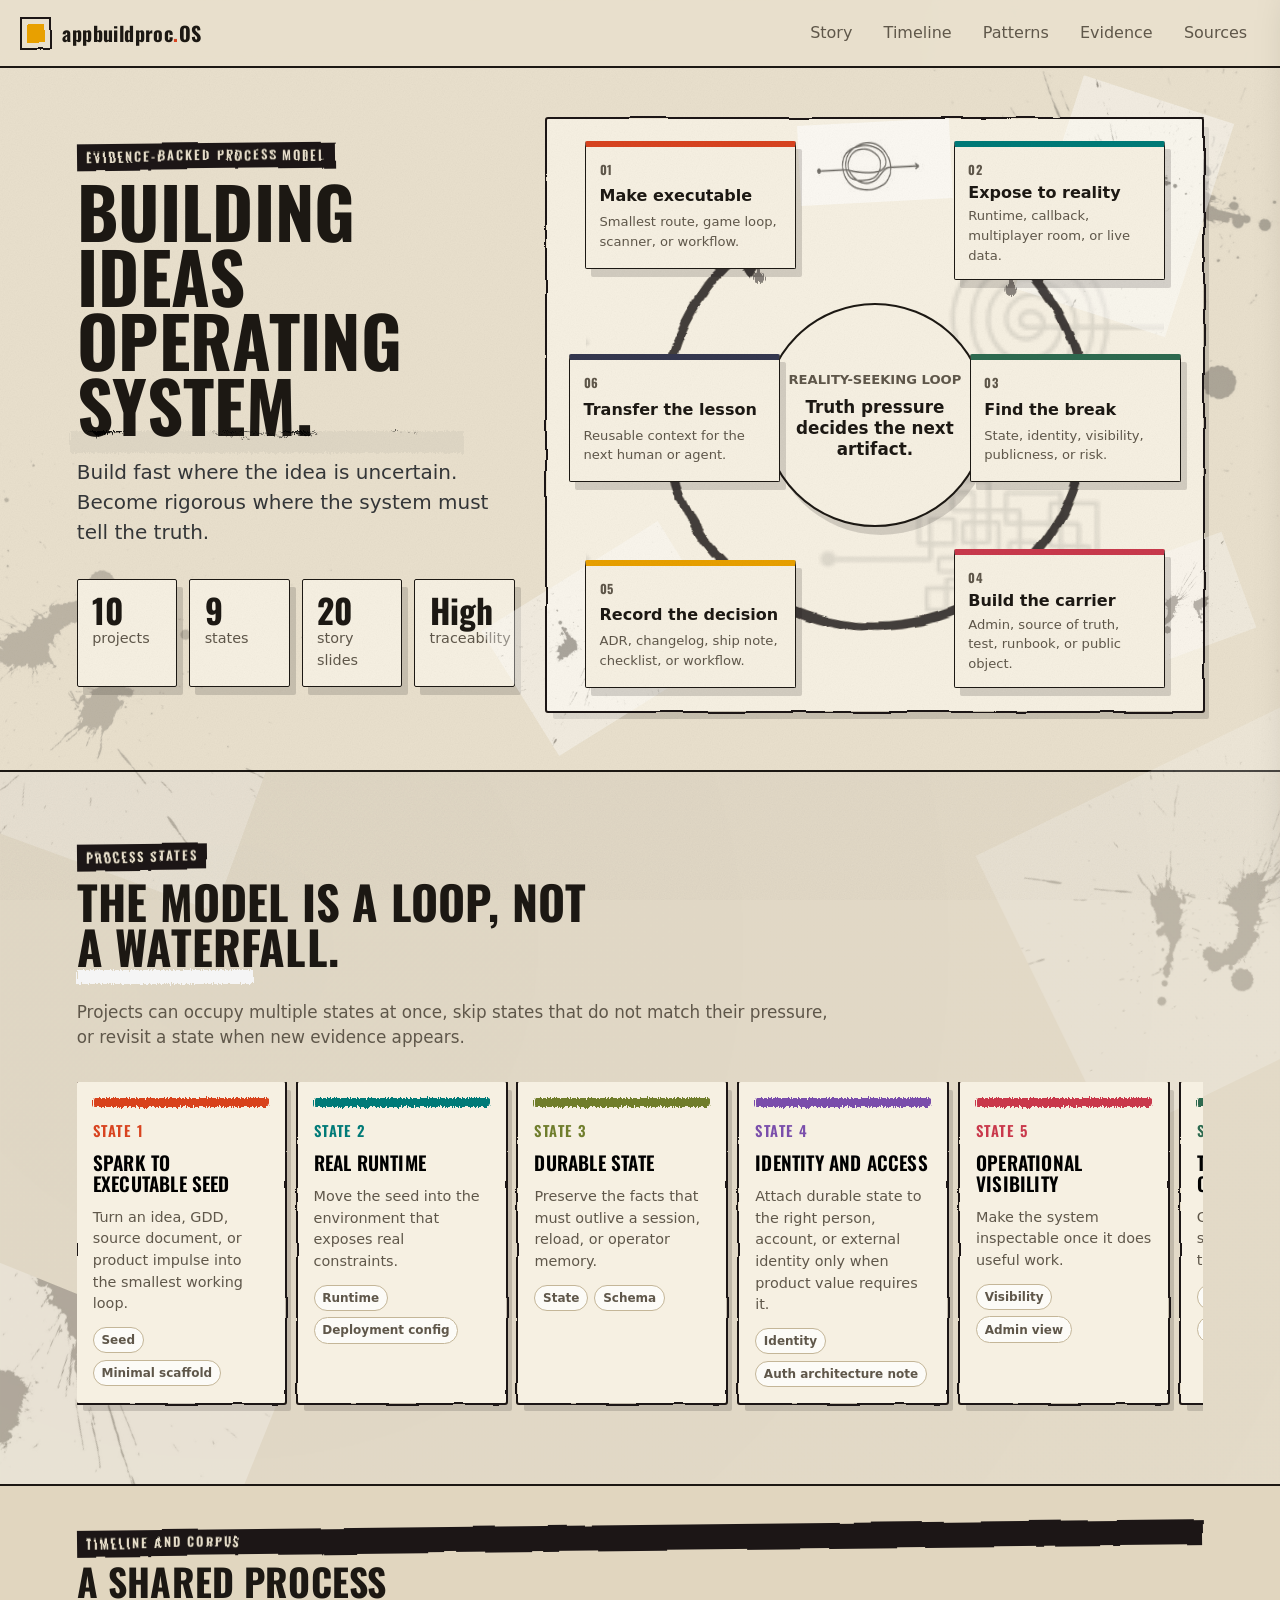
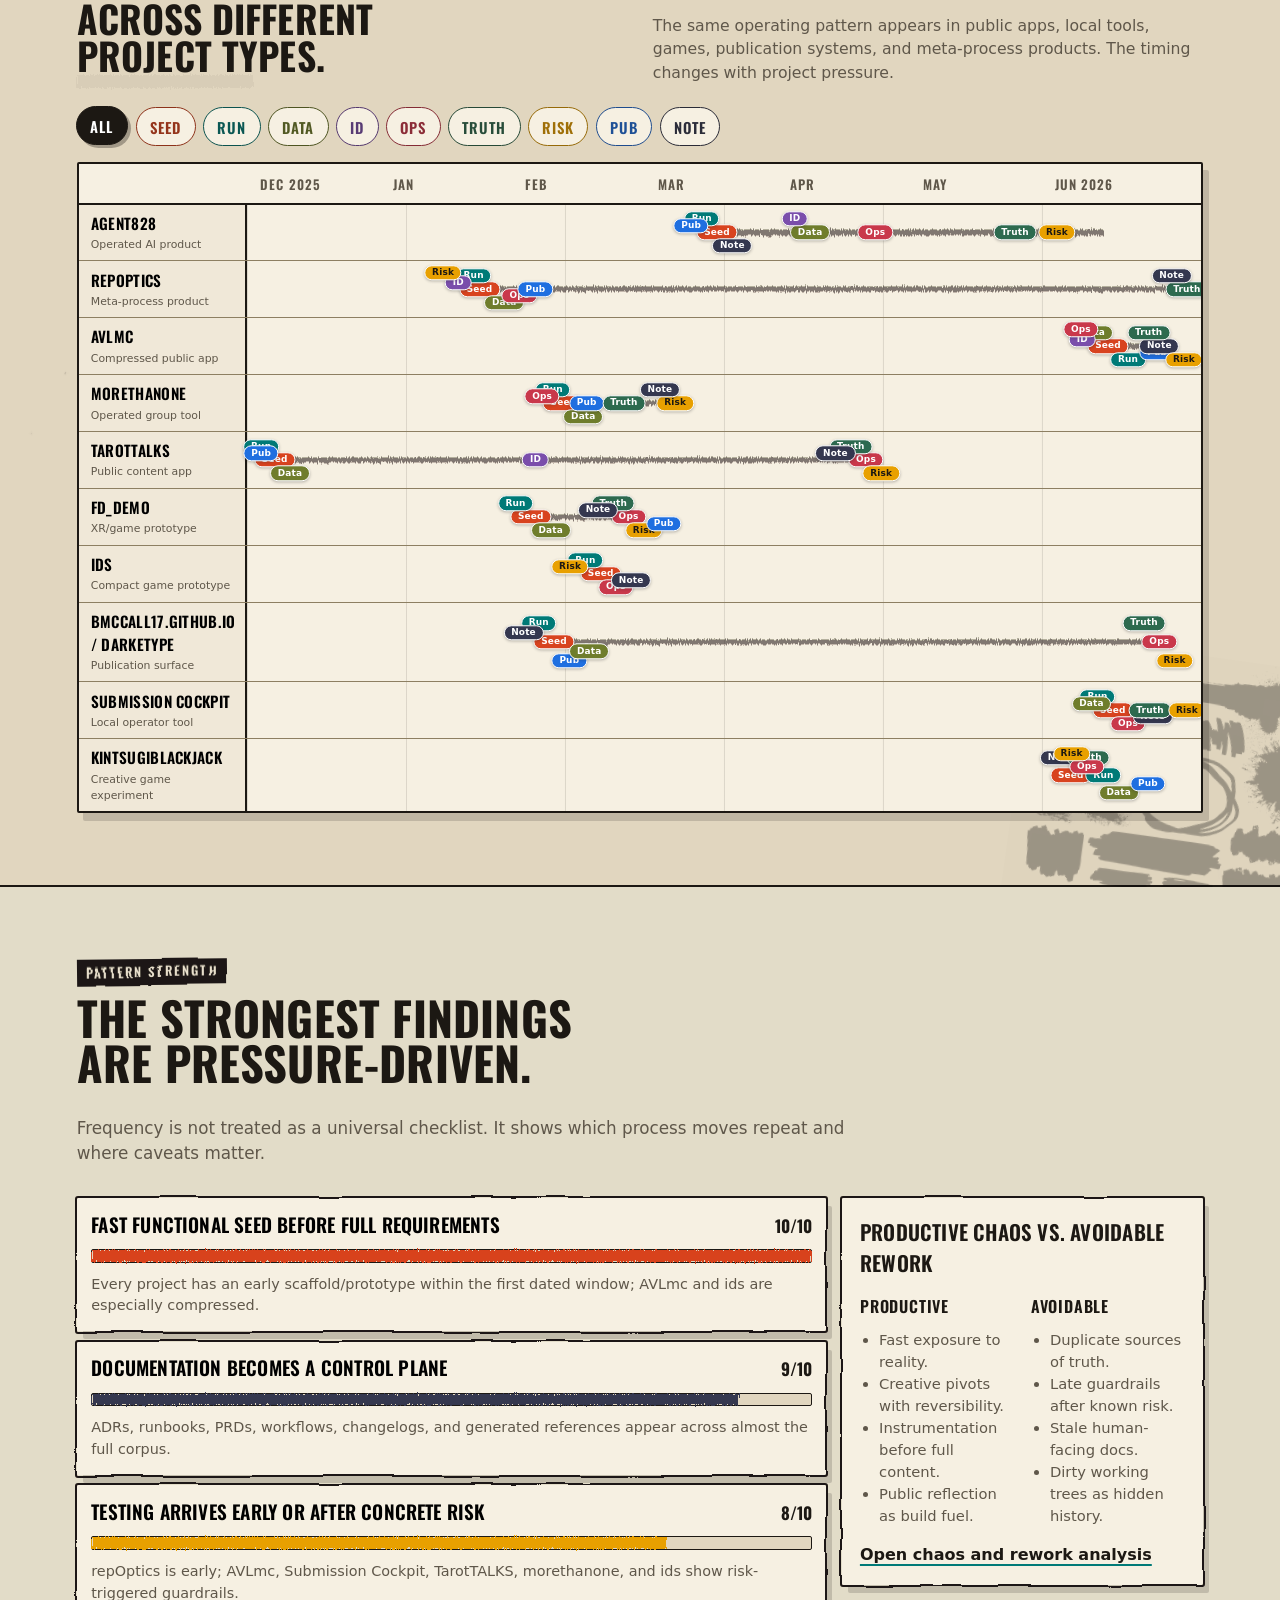
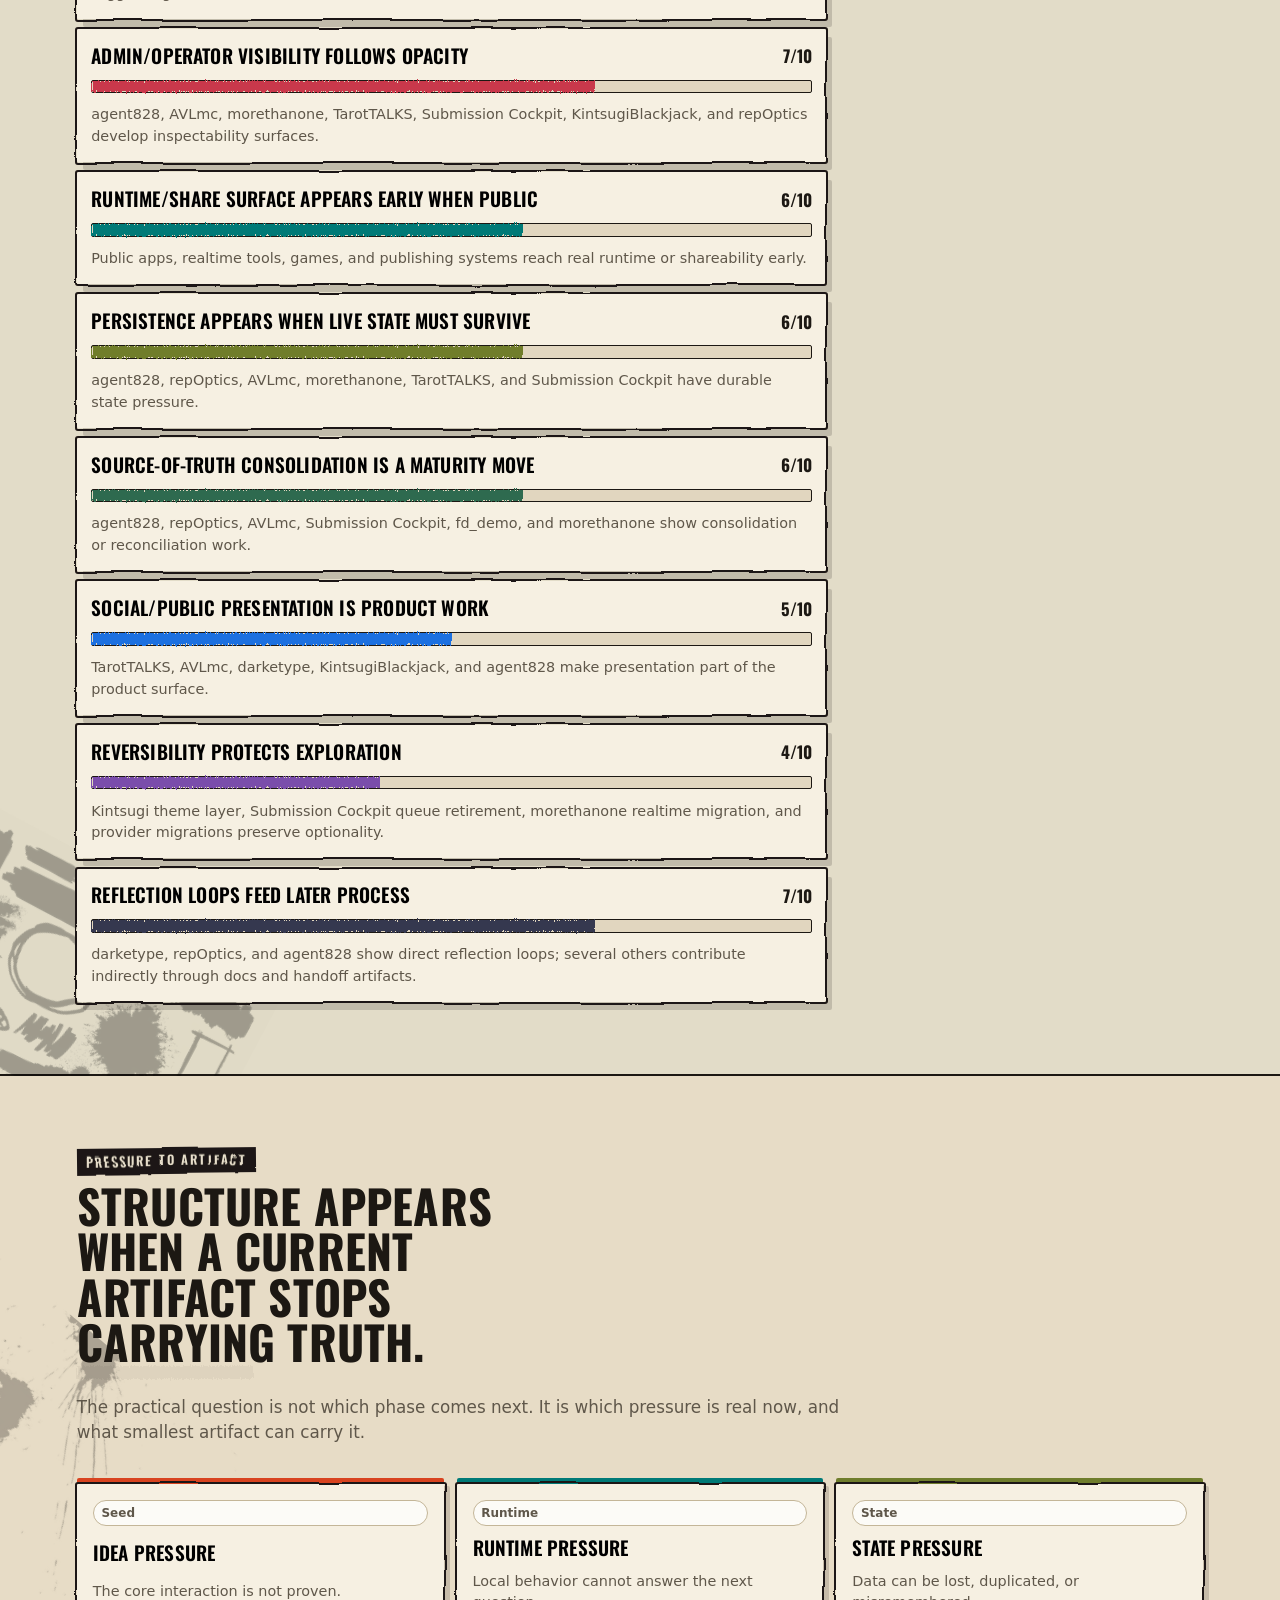
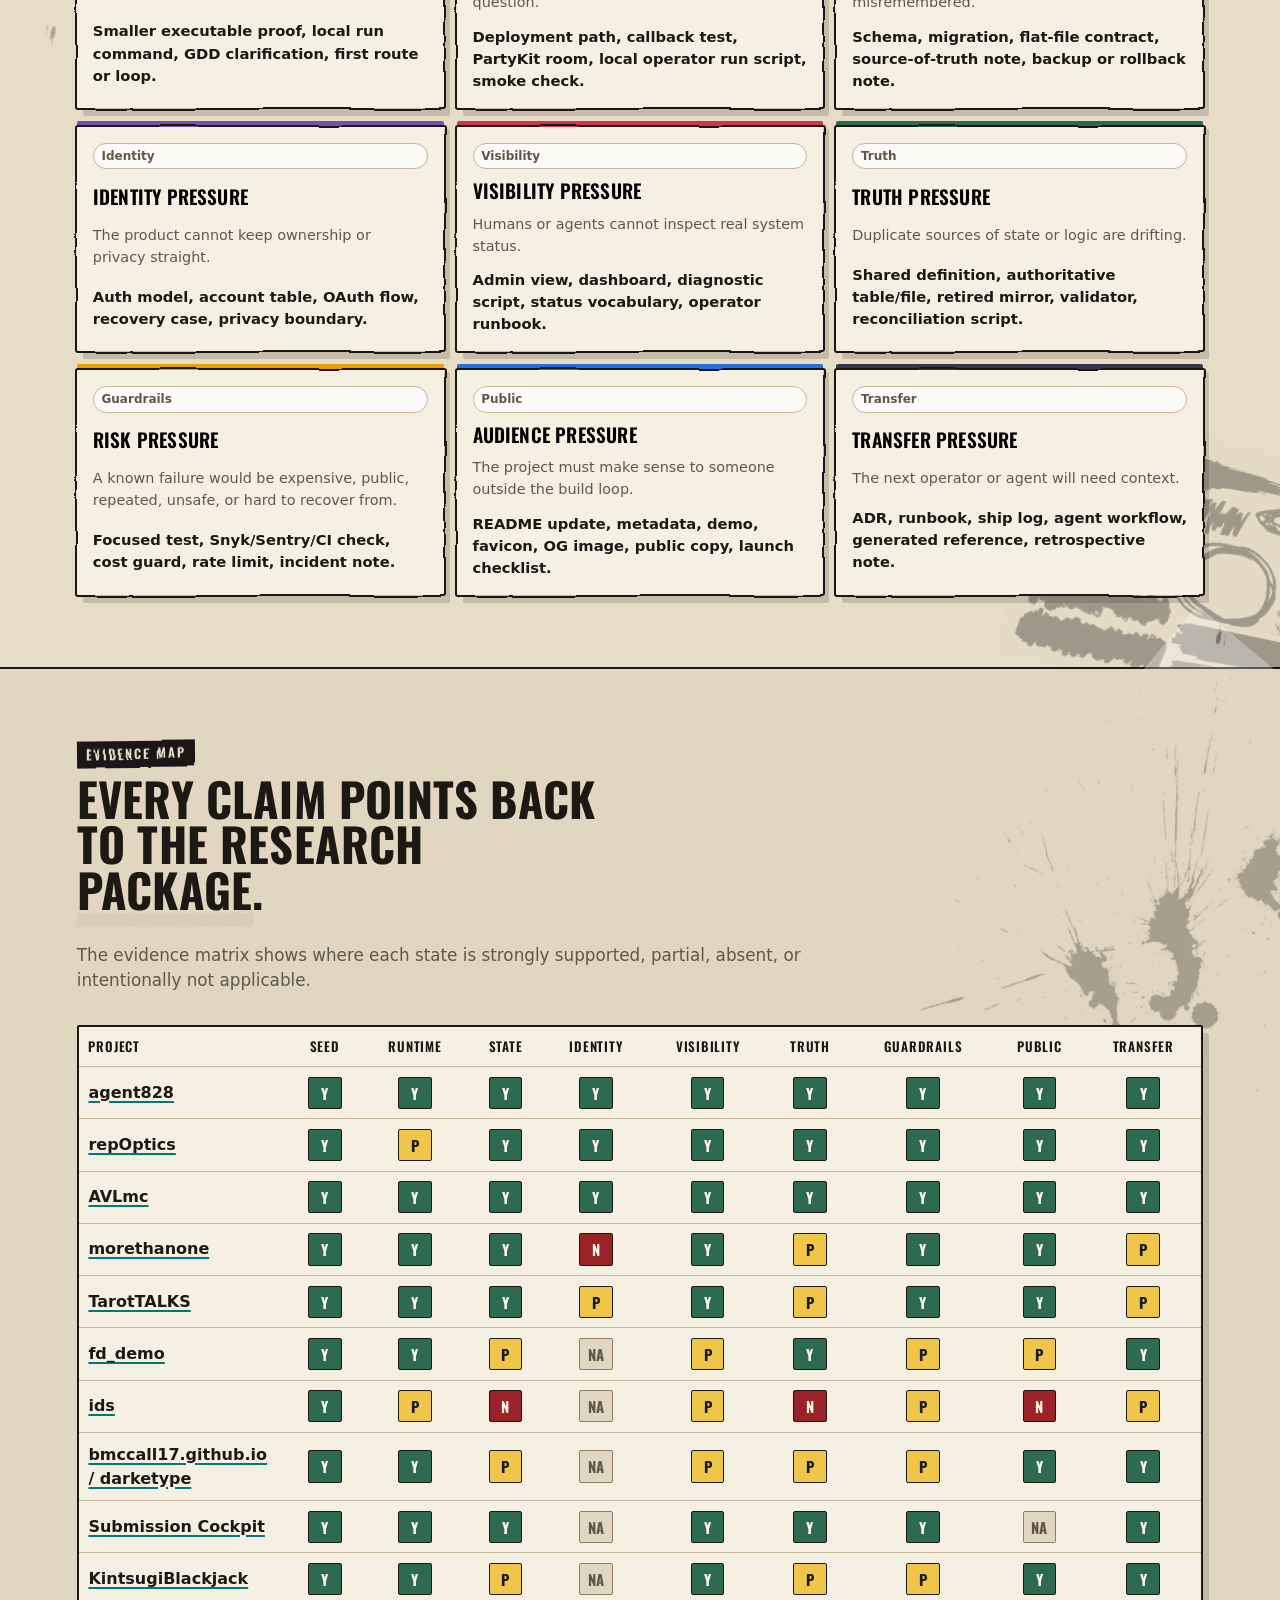
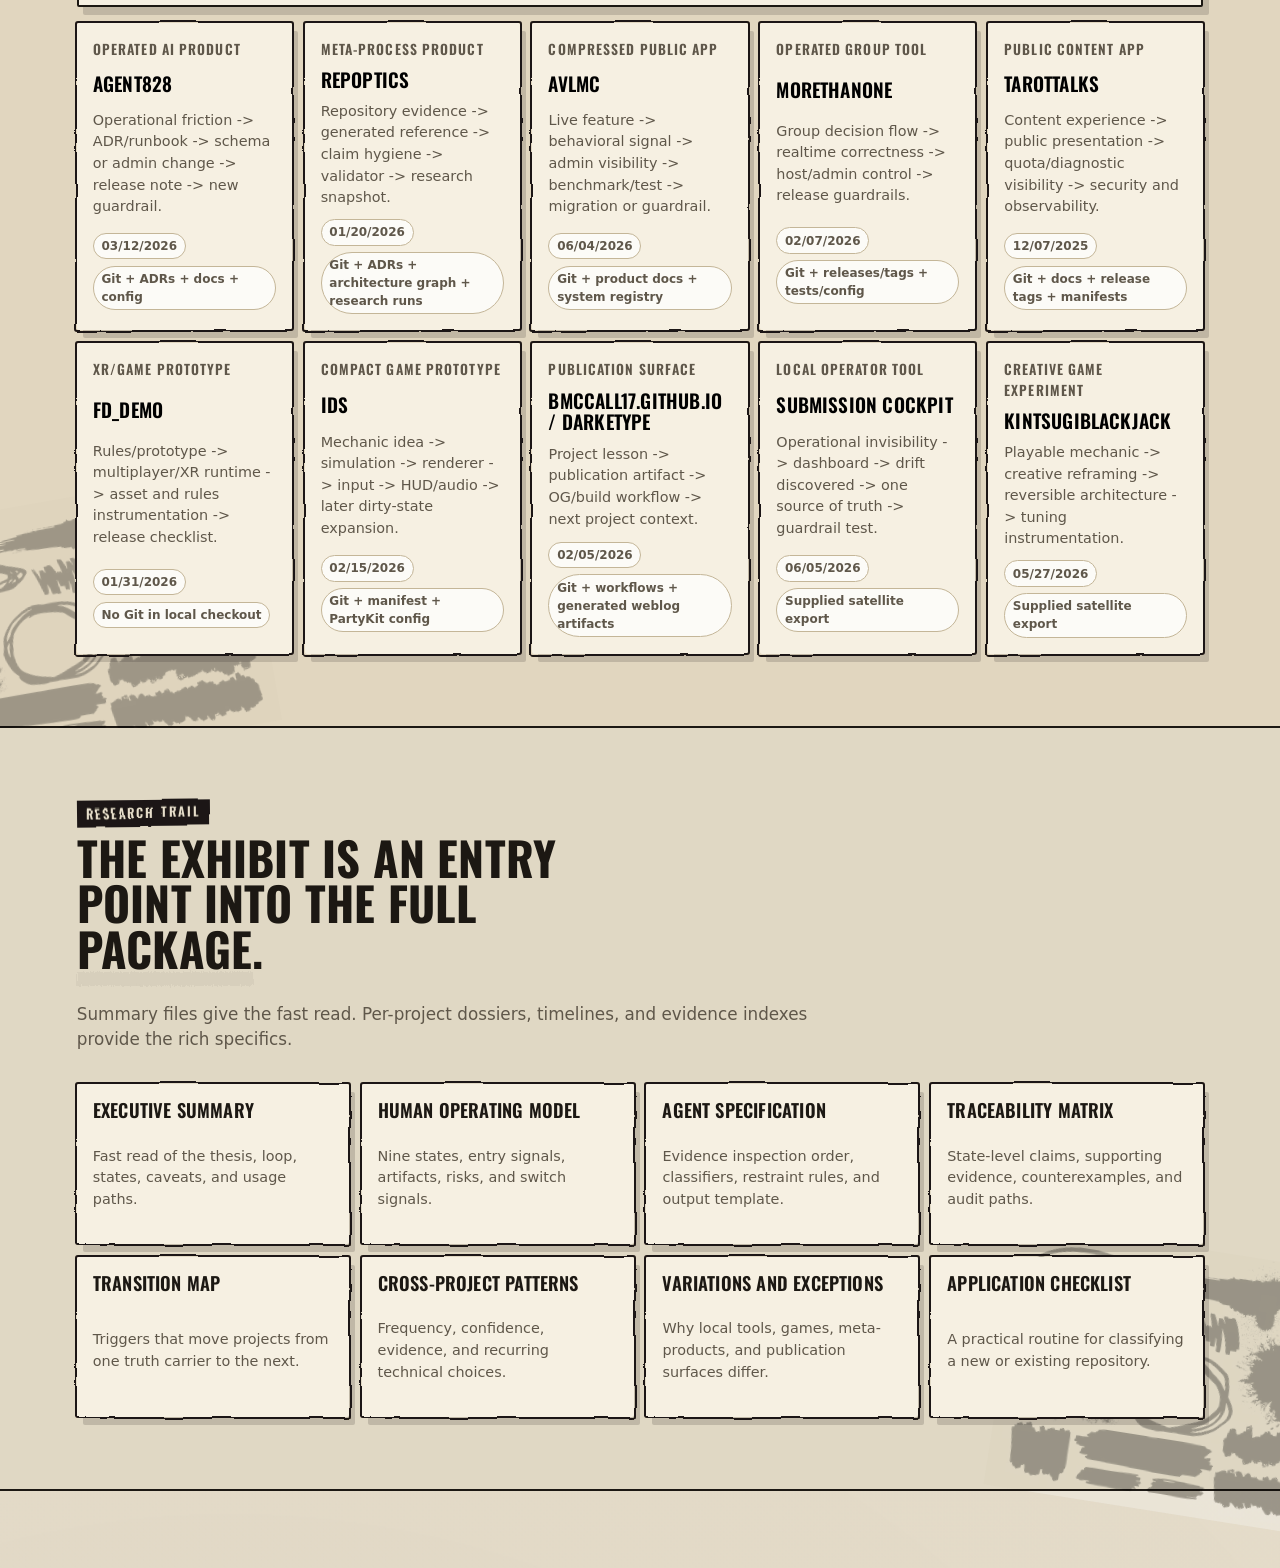
==== commit 87fcf8e4: "updated assets\styles.css" ====
--- a/index.html
+++ b/index.html
@@ -15,7 +15,7 @@
       href="https://fonts.googleapis.com/css2?family=Oswald:wght@500;600;700&family=Special+Elite&display=swap"
       rel="stylesheet"
     >
-    <link rel="stylesheet" href="assets/styles.css?v=20260624-ink4">
+    <link rel="stylesheet" href="assets/styles.css?v=20260624-ink5">
   </head>
   <body>
     <svg class="ink-defs" aria-hidden="true" focusable="false" width="0" height="0">
@@ -307,6 +307,6 @@
     </aside>
     <div class="backdrop" id="drawerBackdrop" hidden></div>
 
-    <script src="assets/app.js?v=20260624-ink4"></script>
+    <script src="assets/app.js?v=20260624-ink5"></script>
   </body>
 </html>
--- a/assets/styles.css
+++ b/assets/styles.css
@@ -529,6 +529,7 @@
 .band,
 .hero {
   position: relative;
+  z-index: 0;
   border-bottom: 2px solid var(--edge);
 }
 
@@ -555,6 +556,30 @@
   background-repeat: no-repeat;
   background-size: contain;
   mix-blend-mode: multiply;
+  translate: 0 calc(var(--p, 0) * var(--pspeed, 0px));
+  will-change: translate;
+}
+
+/* Parallax depth: blots and sprays drift in opposite directions as the
+   section travels through the viewport (driven by --p set in app.js). */
+.hero::before,
+.story-band::before,
+.timeline-band::before,
+.pattern-band::before,
+.pressure-band::before,
+.evidence-band::before,
+.source-band::before {
+  --pspeed: 72px;
+}
+
+.hero::after,
+.story-band::after,
+.timeline-band::after,
+.pattern-band::after,
+.pressure-band::after,
+.evidence-band::after,
+.source-band::after {
+  --pspeed: -48px;
 }
 
 /* Primary splatters: bleed off the left/right edges into the gutters. */
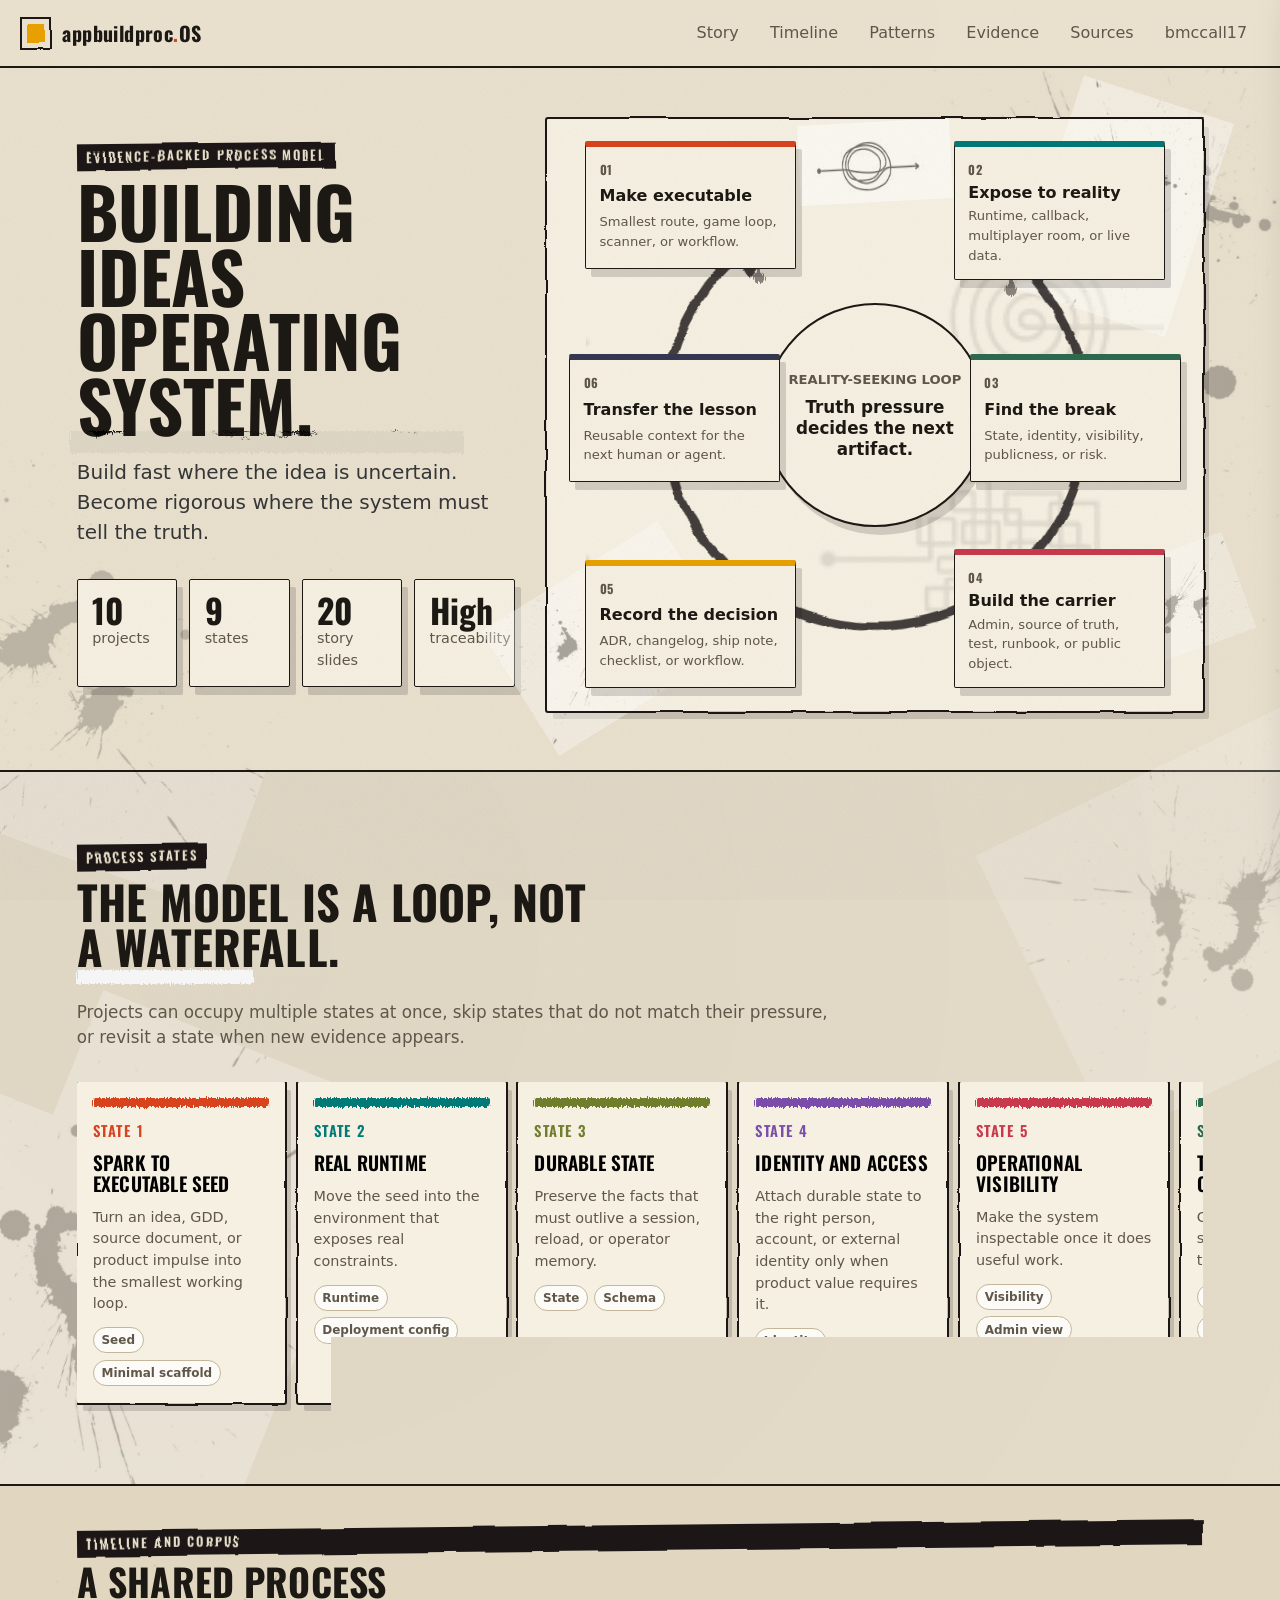
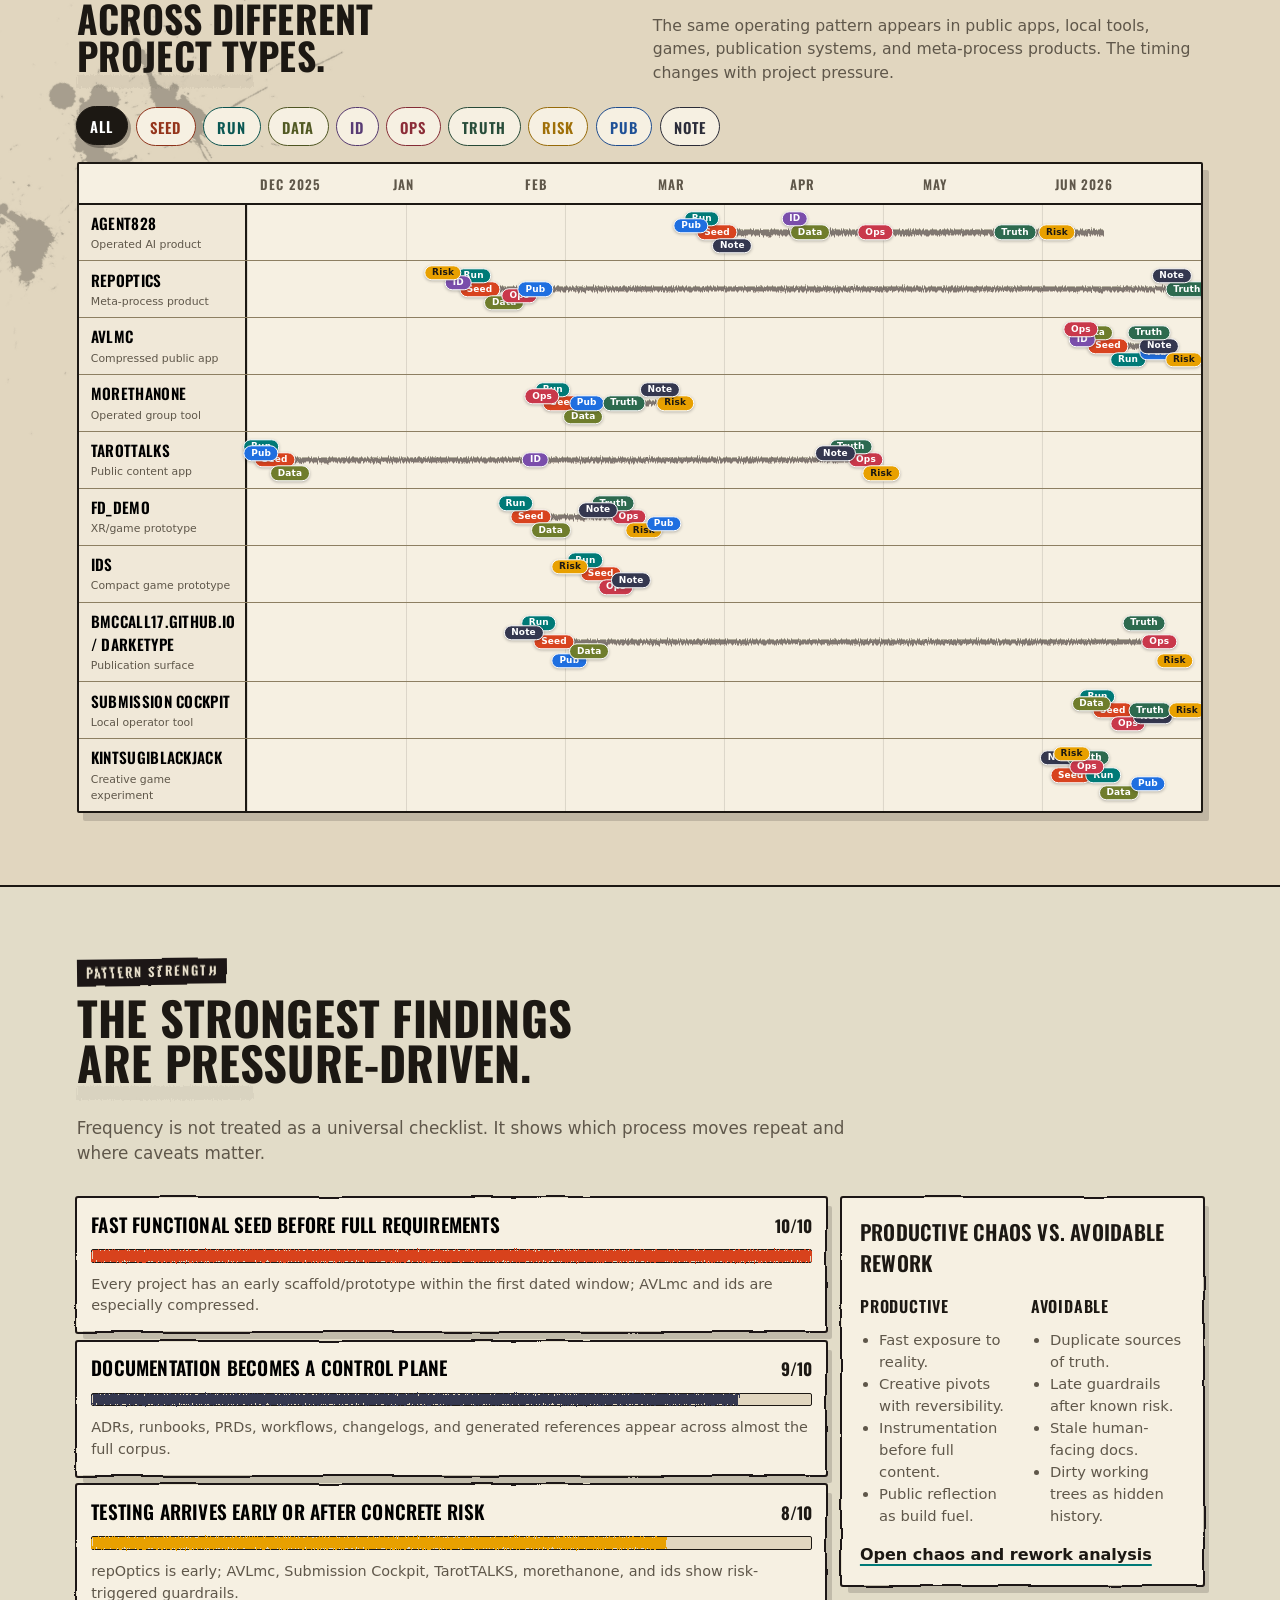
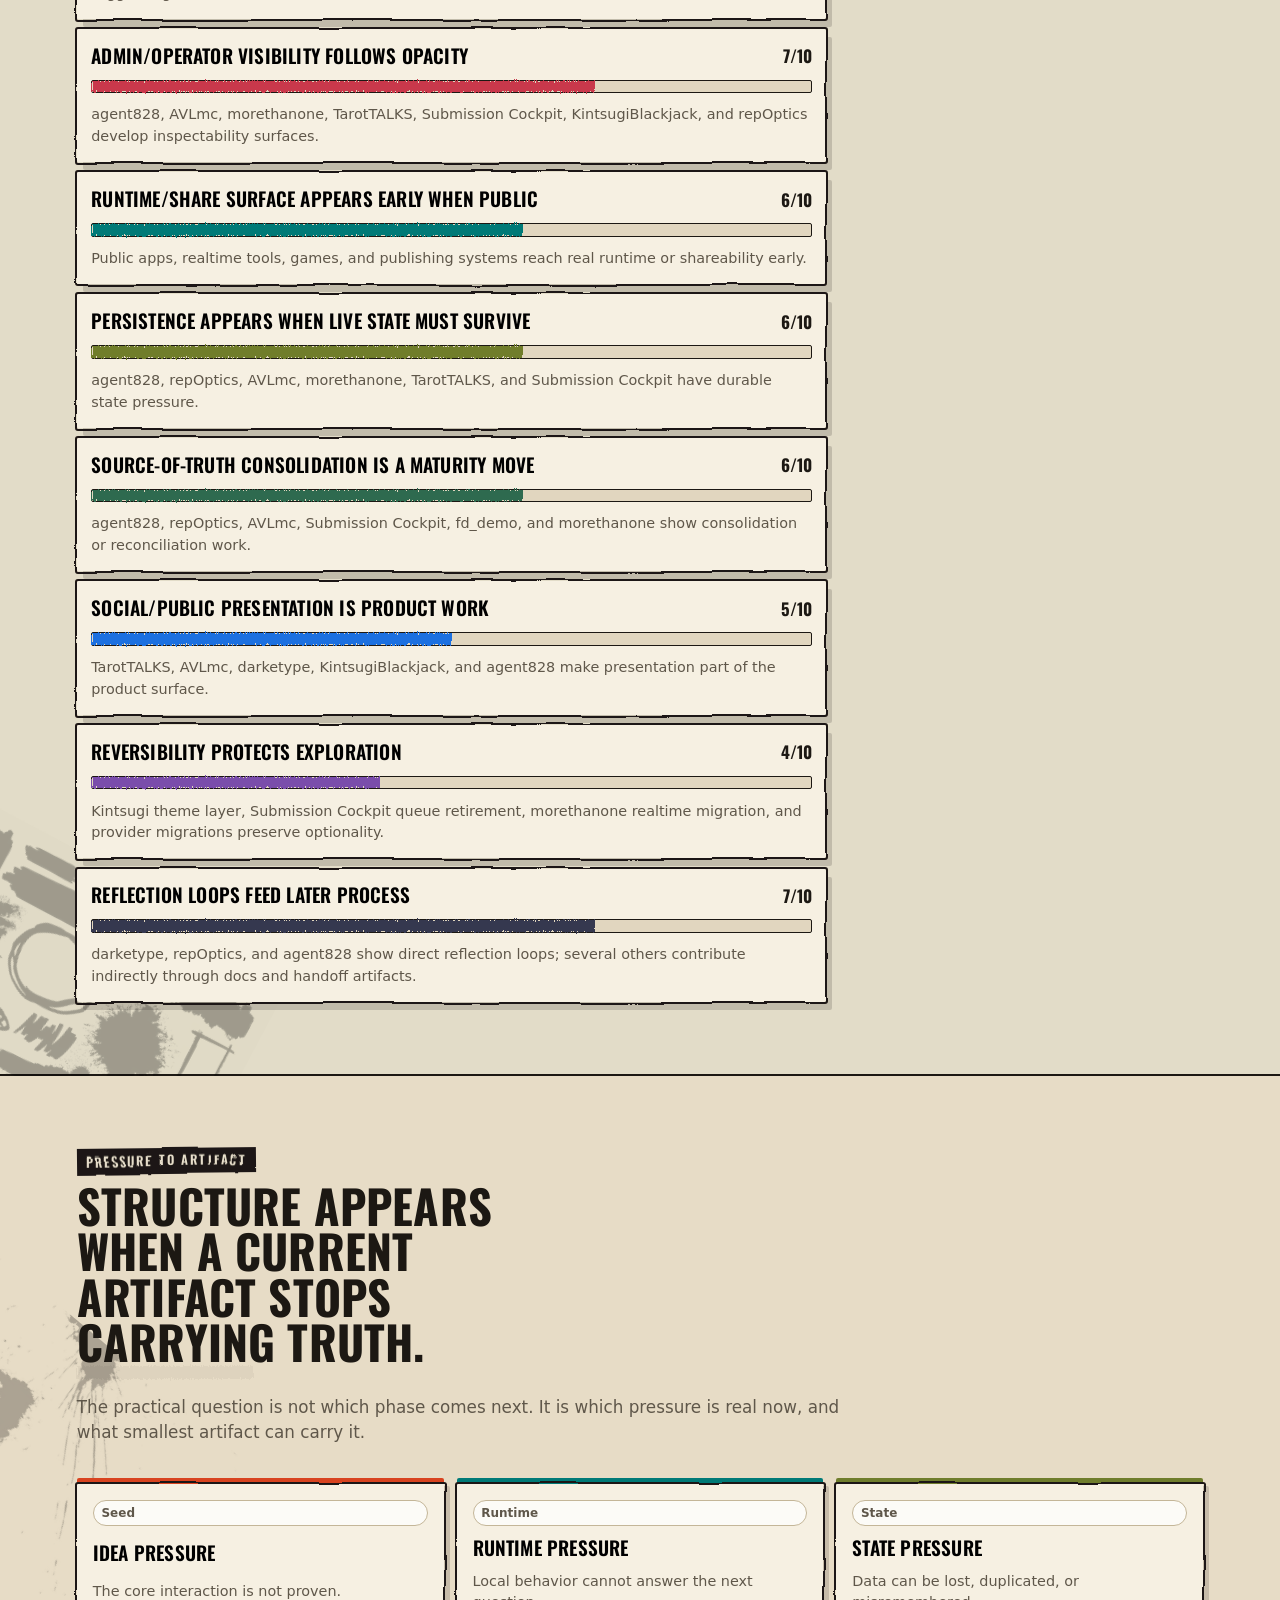
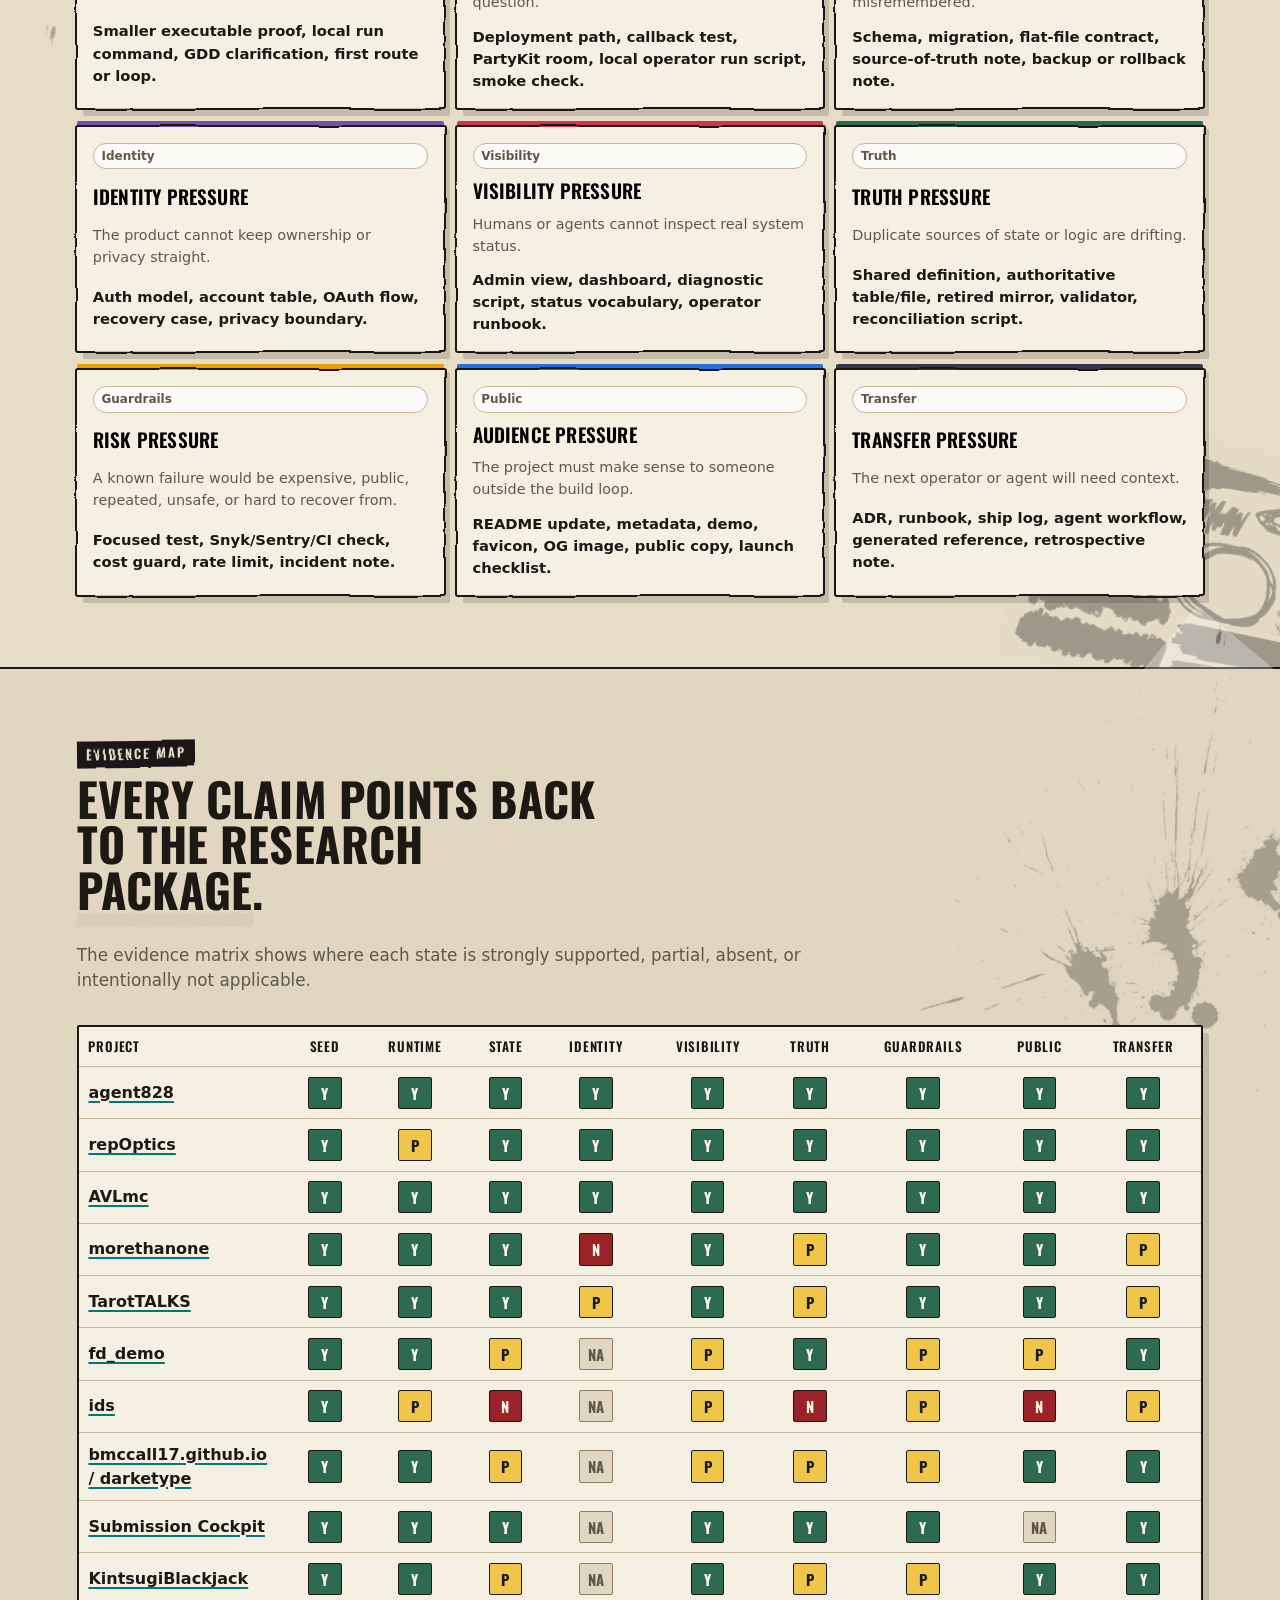
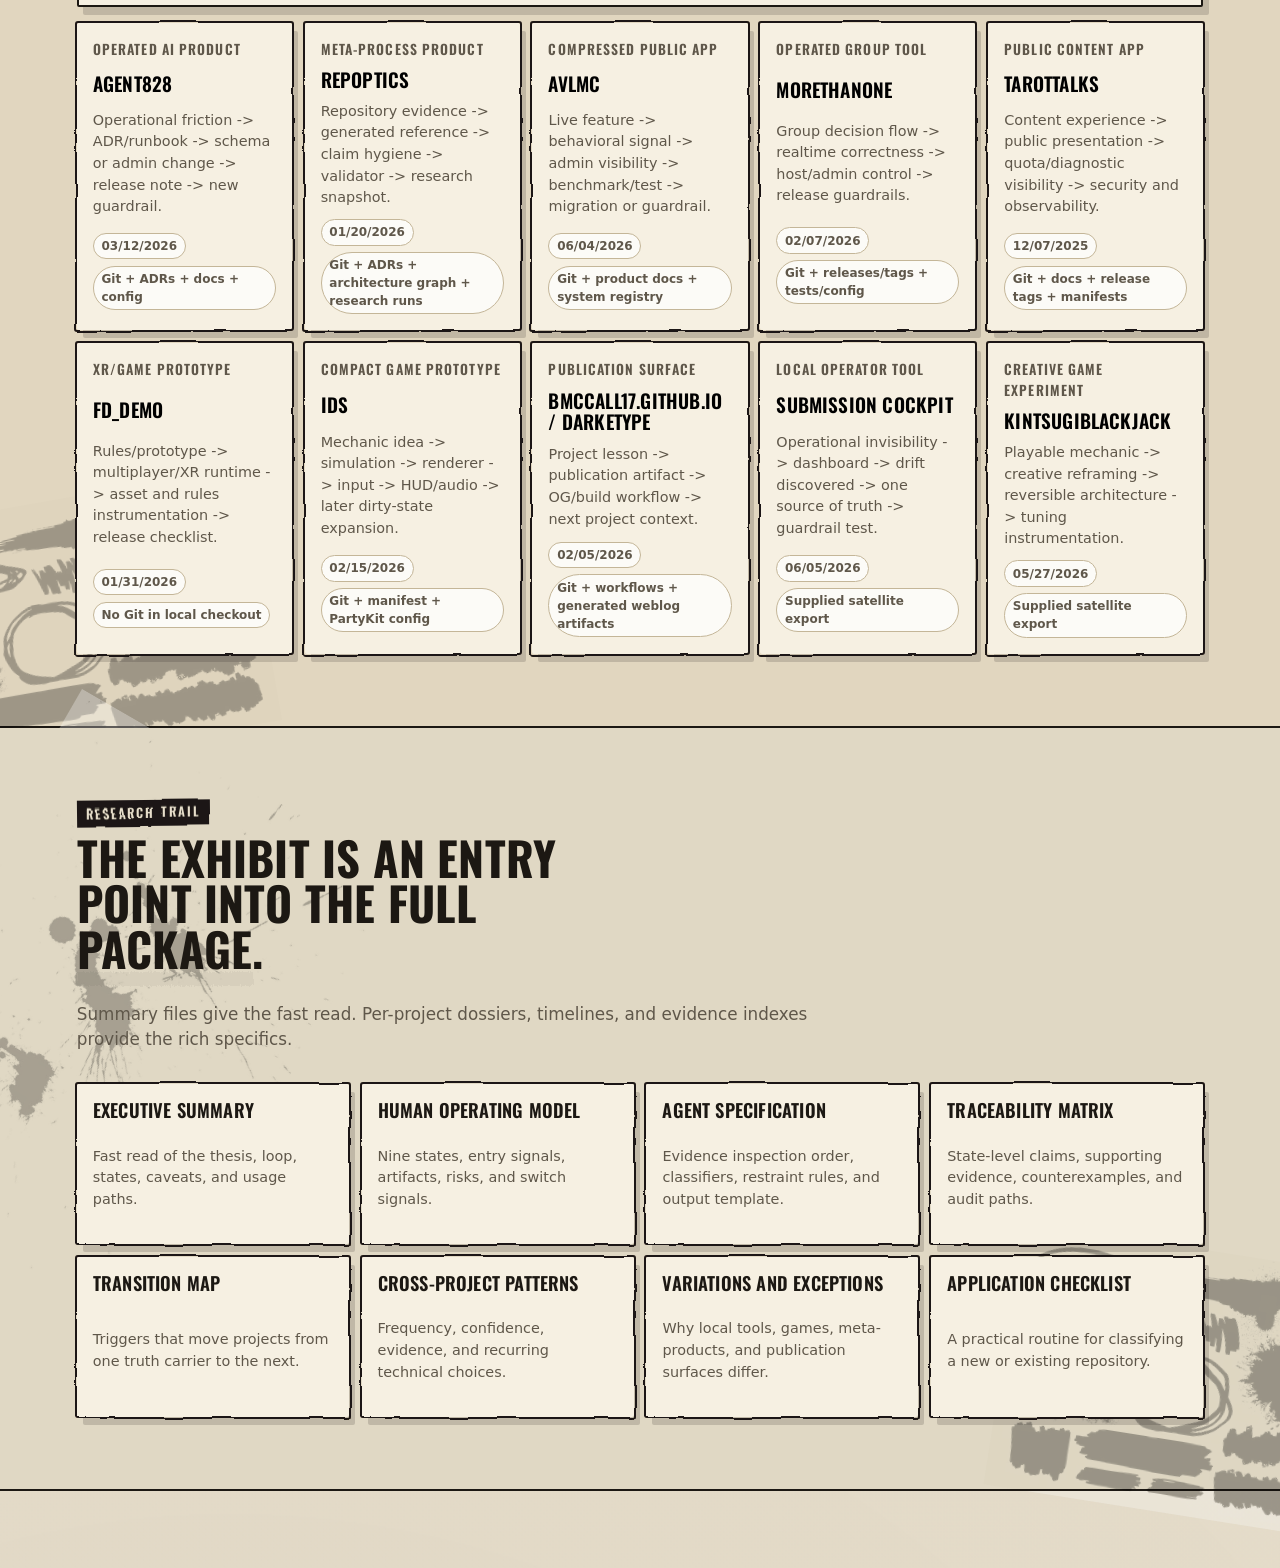
==== commit b3947001: "Update index.html" ====
--- a/index.html
+++ b/index.html
@@ -48,6 +48,7 @@
         <a href="#patterns">Patterns</a>
         <a href="#evidence">Evidence</a>
         <a href="#sources">Sources</a>
+        <a href="https://bmccall17.github.io/" target="_blank">bmccall17</a>
       </nav>
     </header>
 
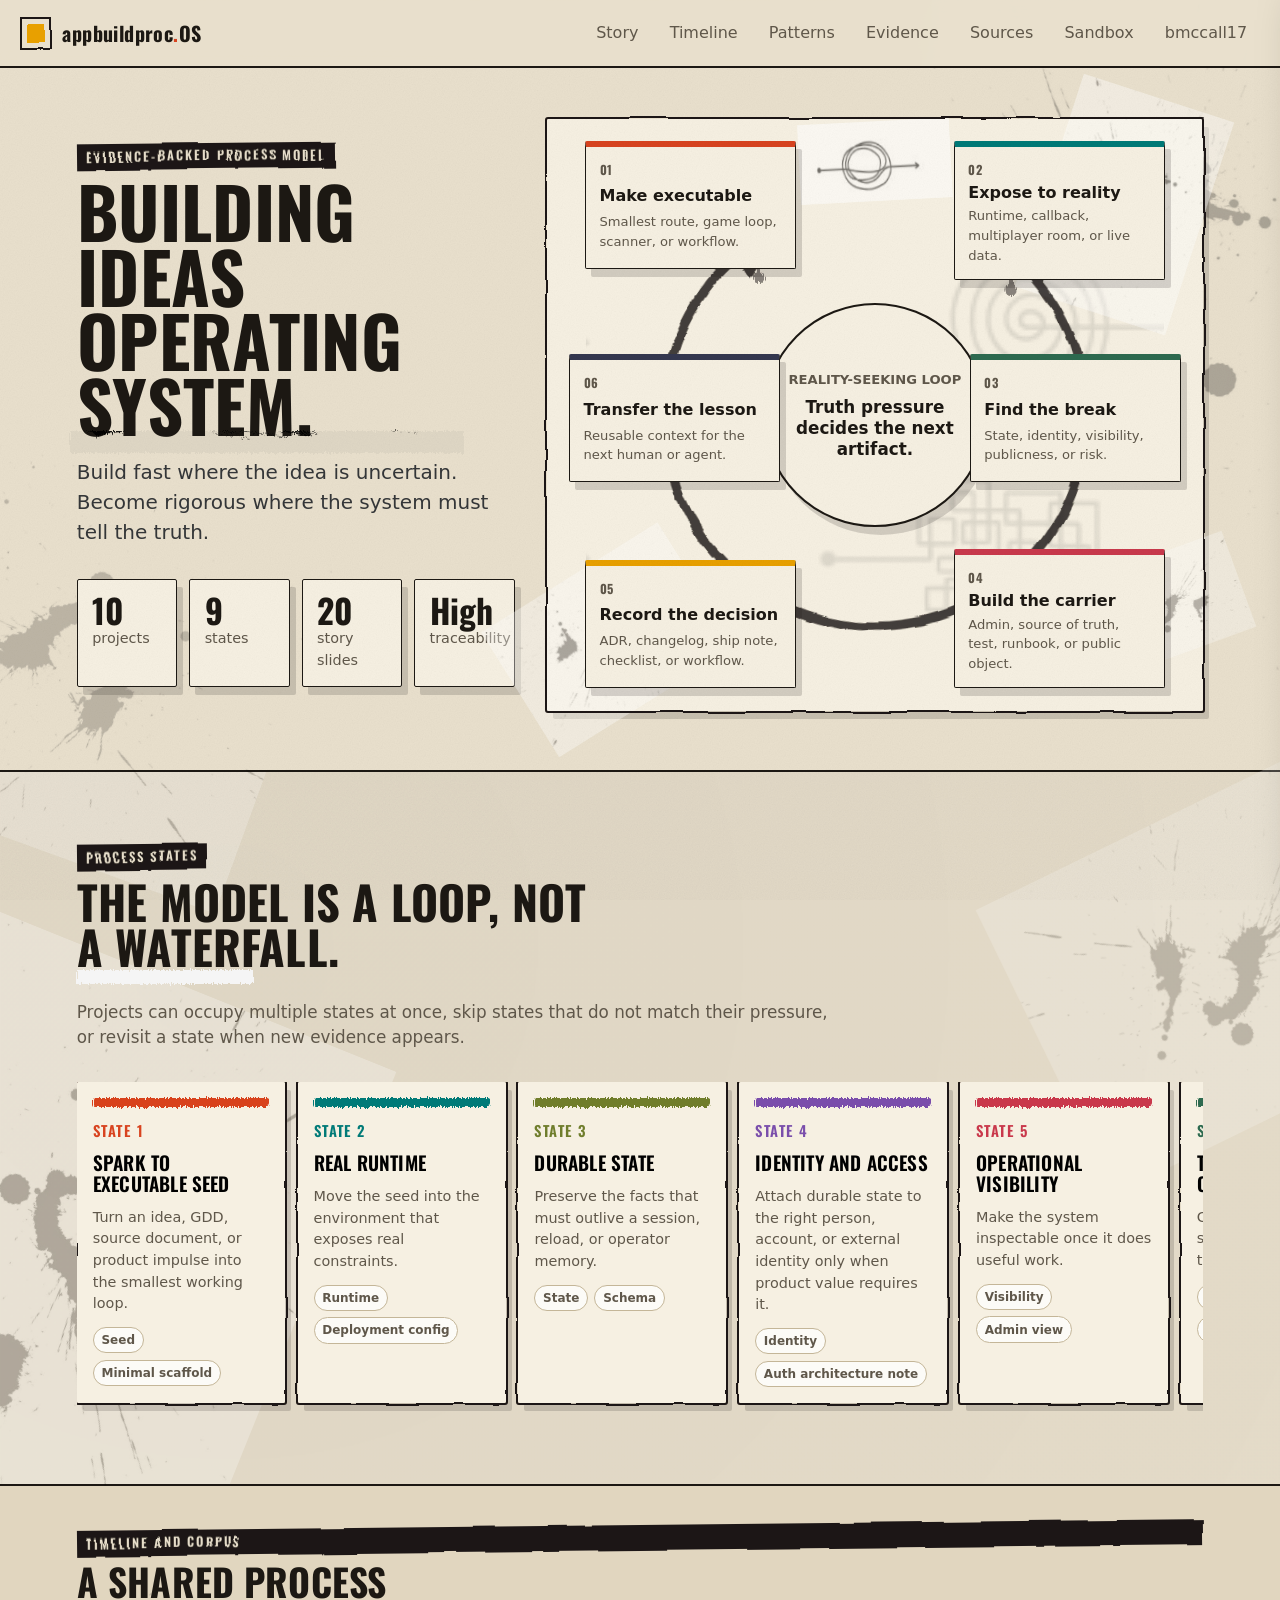
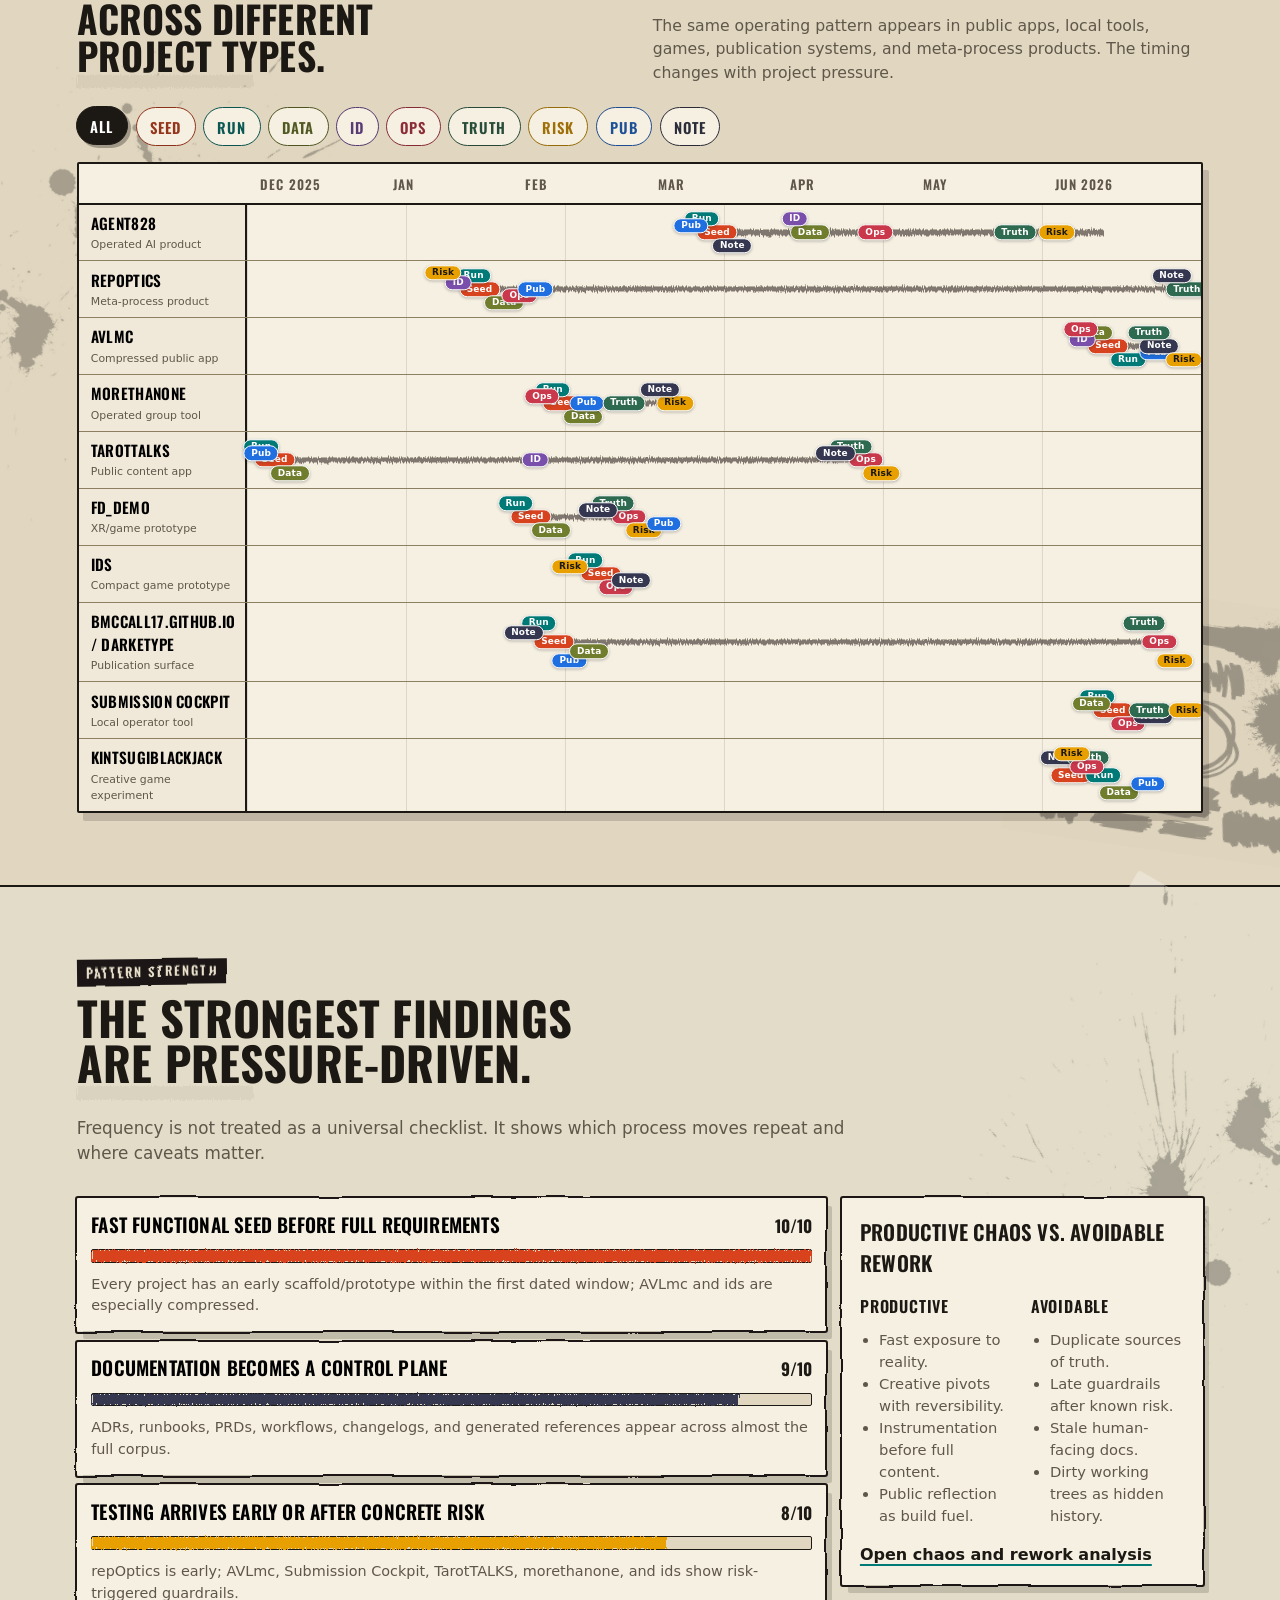
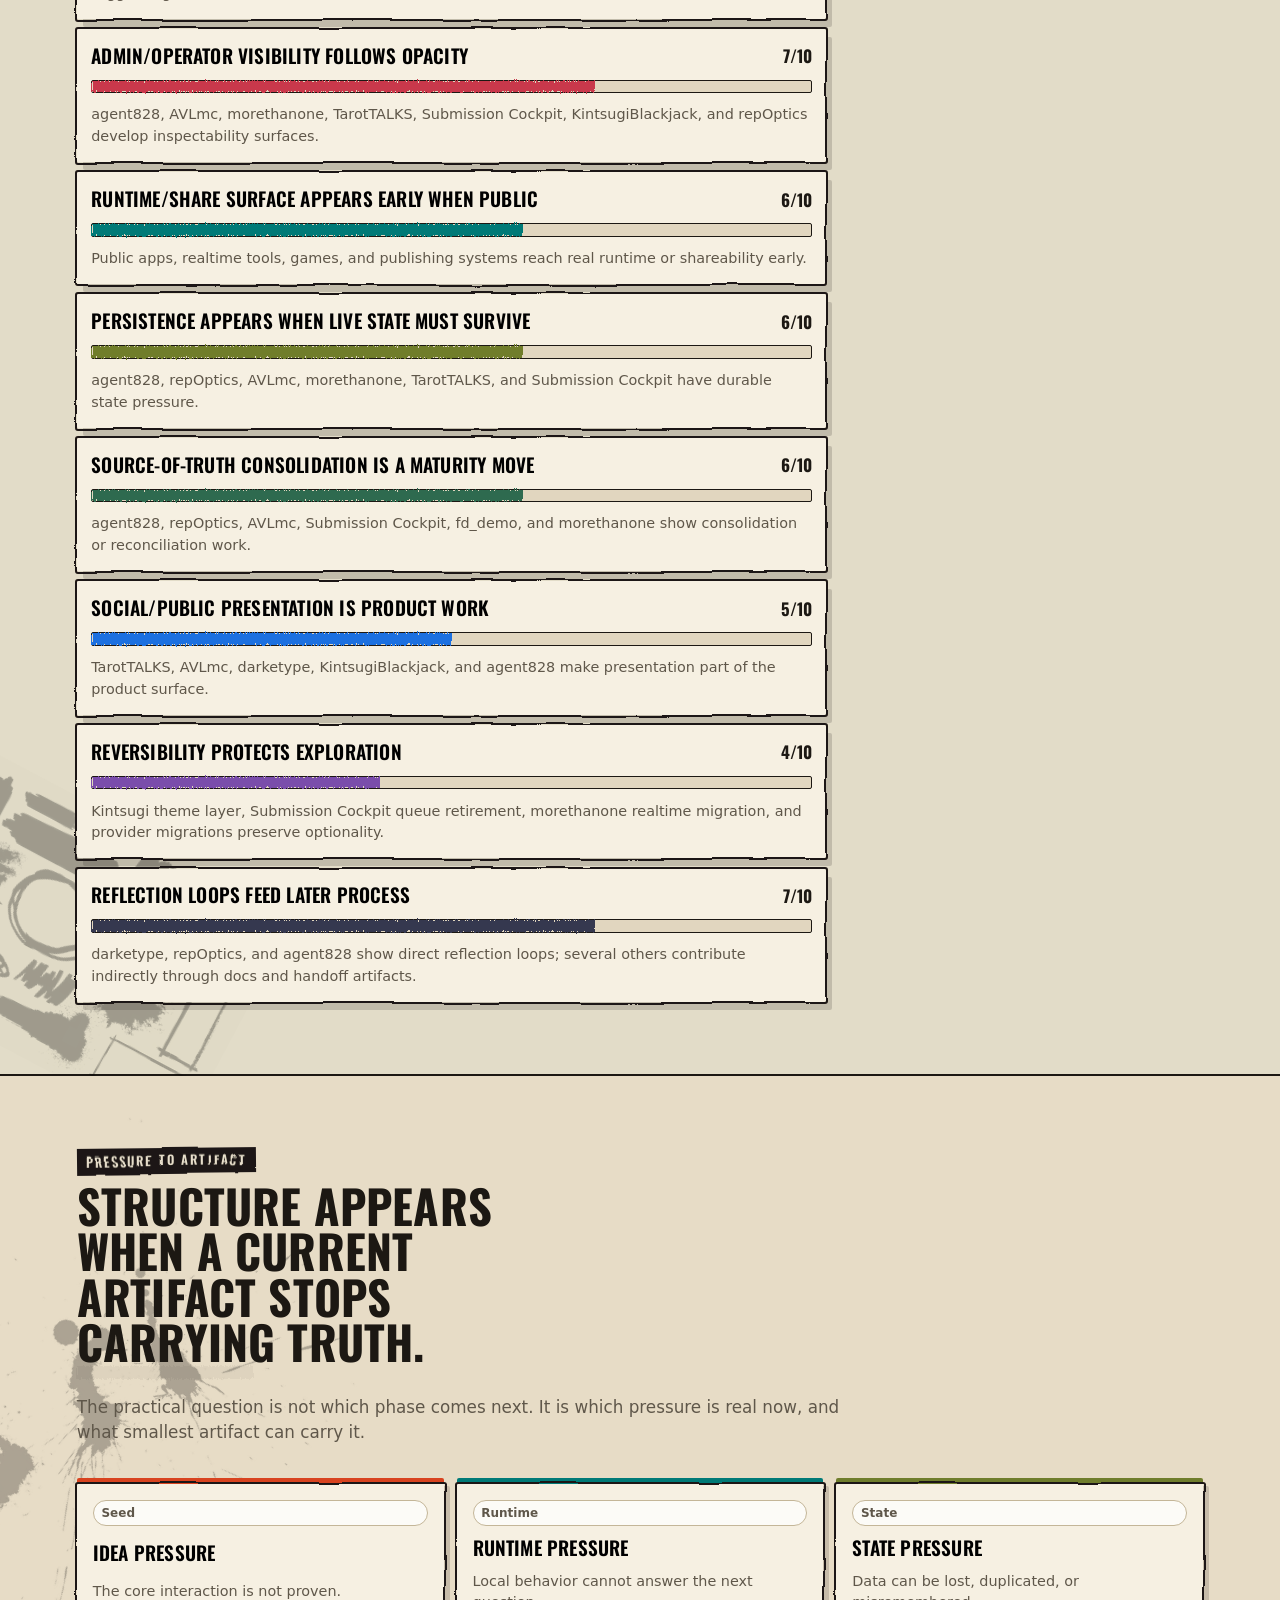
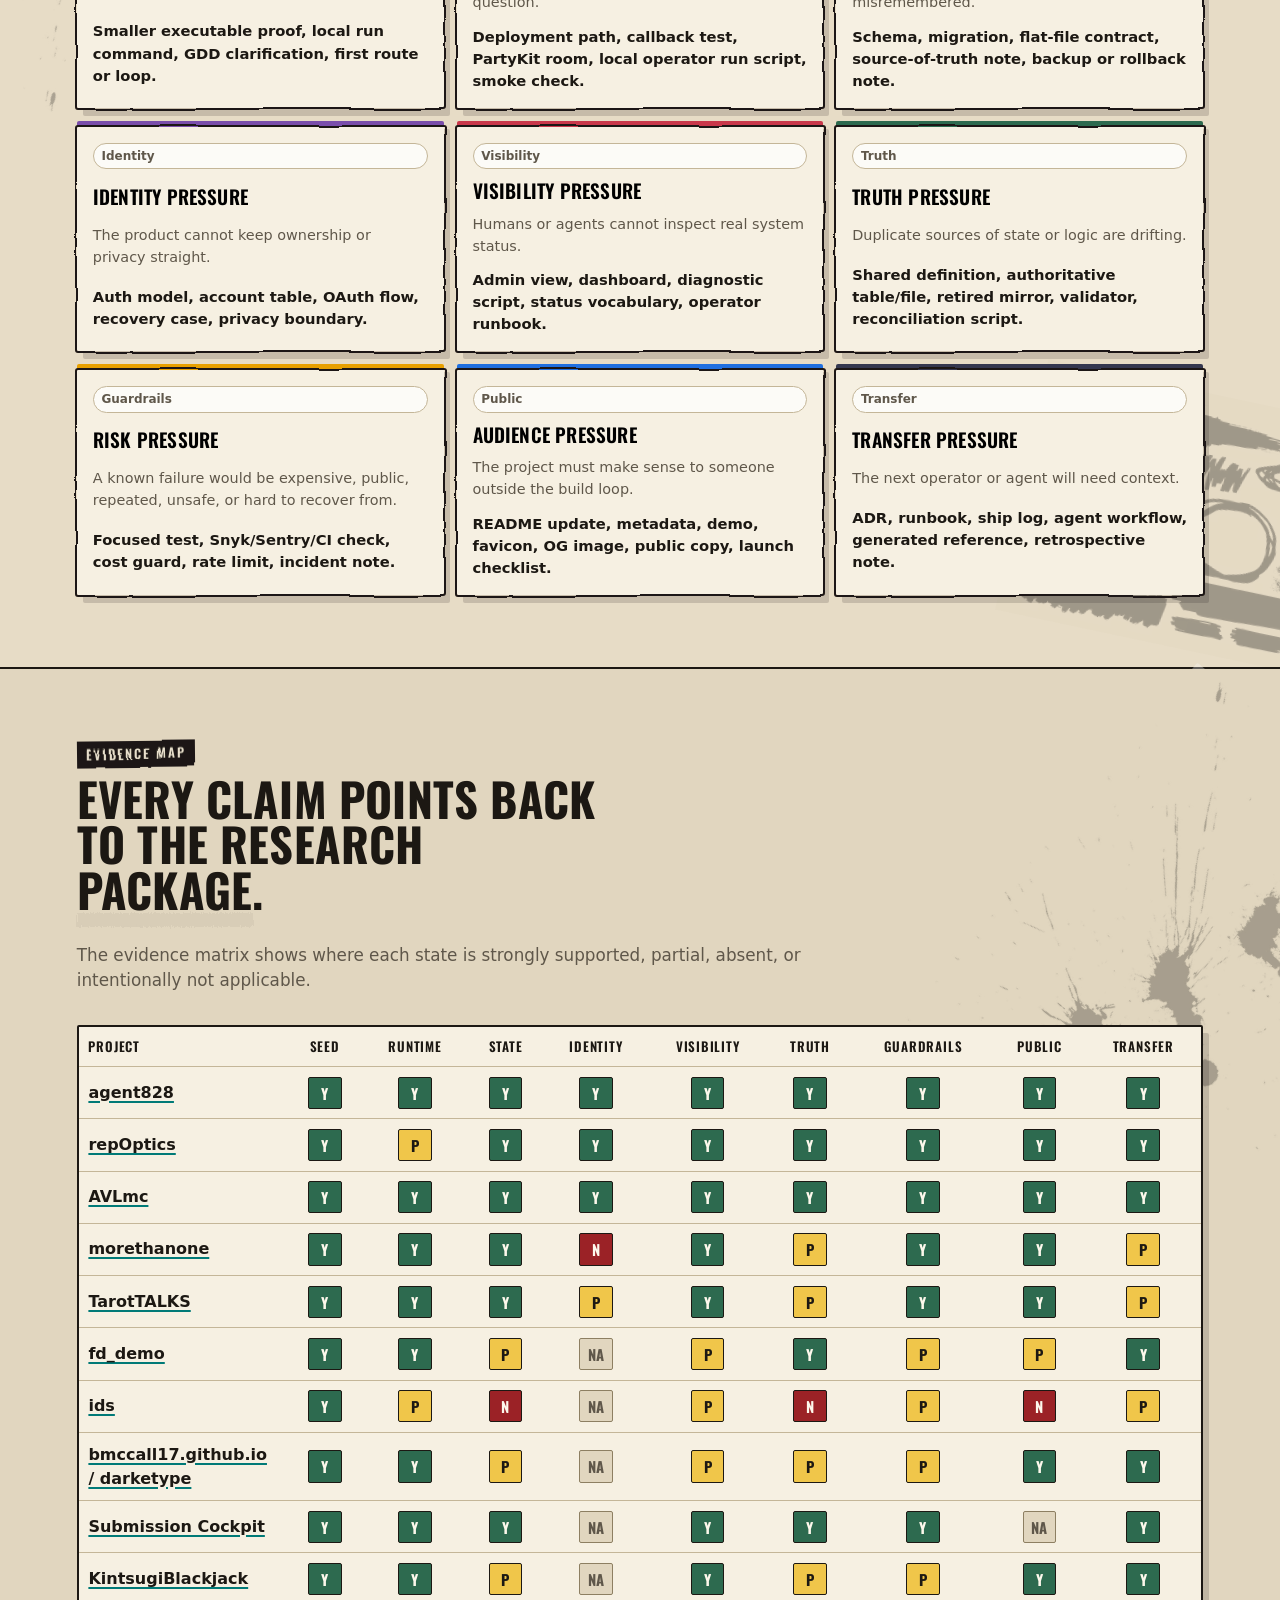
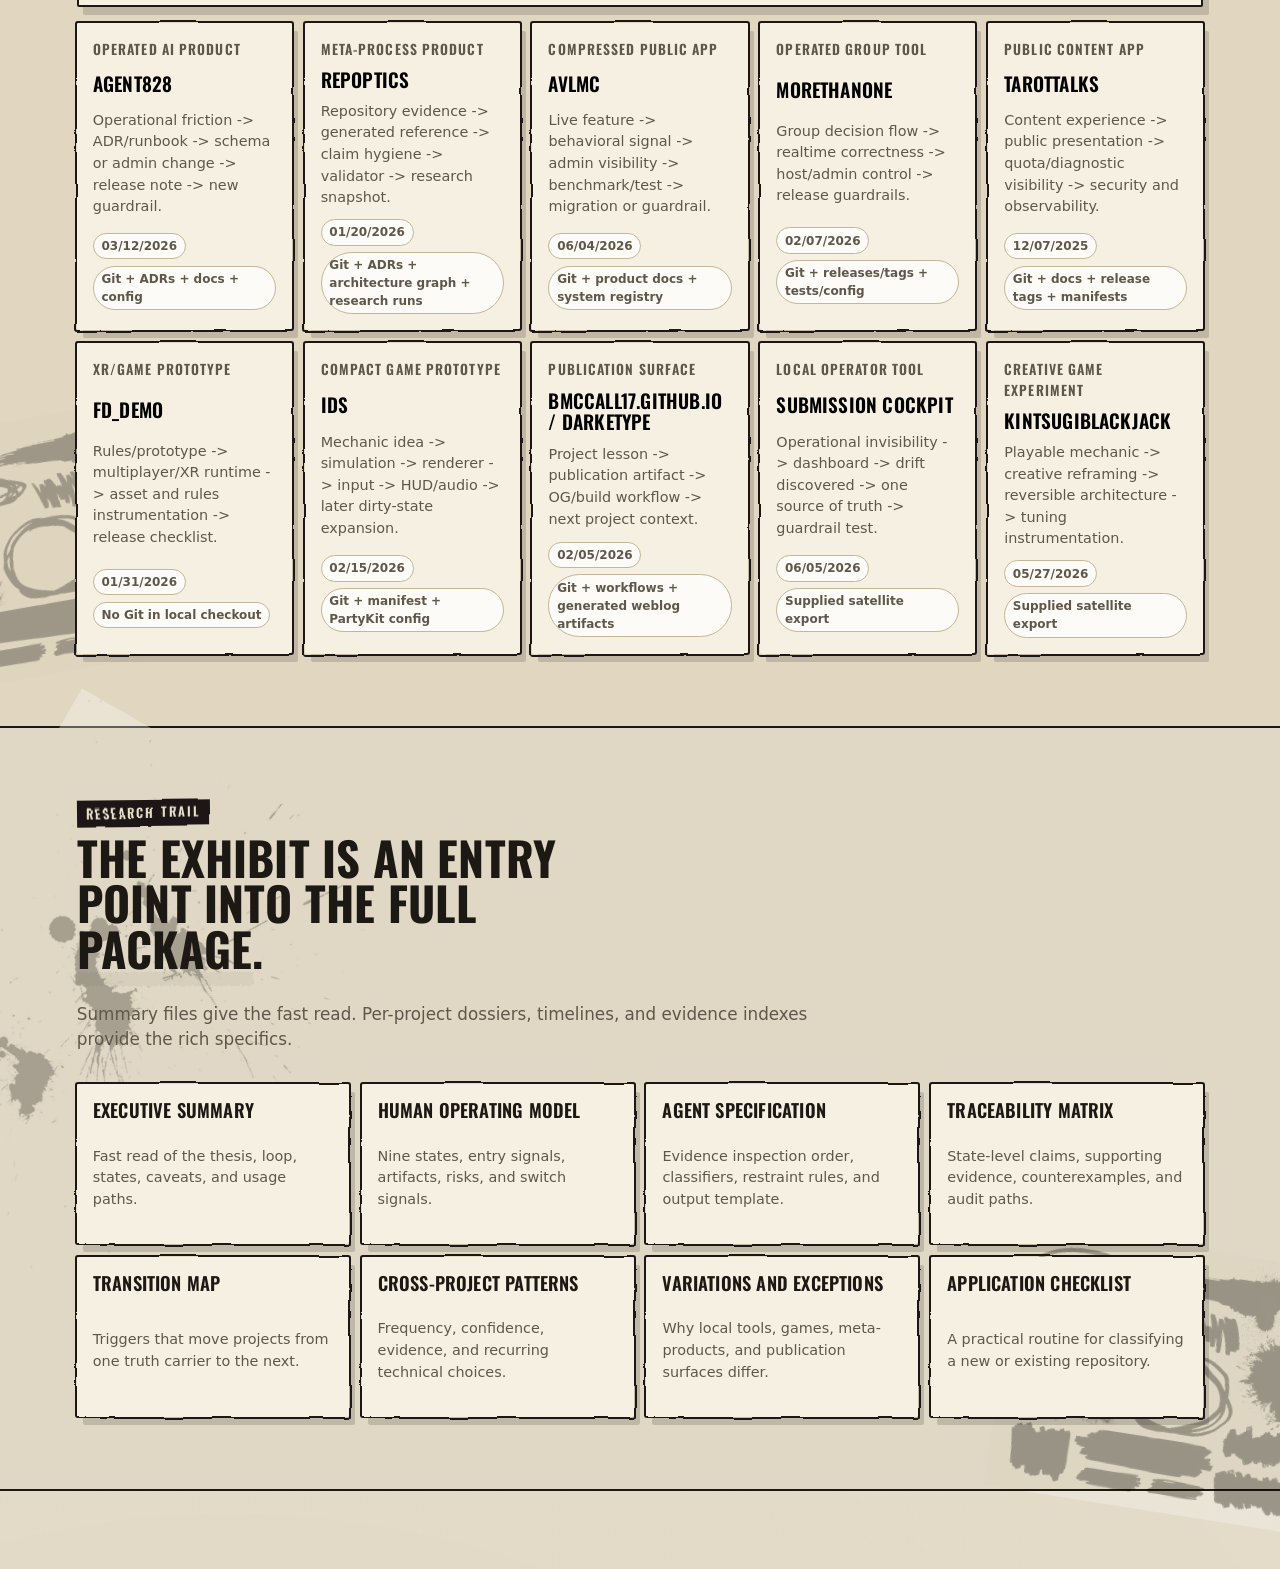
==== commit 5dd94081: "updated styles again - adding parallax on decals" ====
--- a/index.html
+++ b/index.html
@@ -15,7 +15,7 @@
       href="https://fonts.googleapis.com/css2?family=Oswald:wght@500;600;700&family=Special+Elite&display=swap"
       rel="stylesheet"
     >
-    <link rel="stylesheet" href="assets/styles.css?v=20260624-ink5">
+    <link rel="stylesheet" href="assets/styles.css?v=20260624-ink6">
   </head>
   <body>
     <svg class="ink-defs" aria-hidden="true" focusable="false" width="0" height="0">
@@ -48,6 +48,7 @@
         <a href="#patterns">Patterns</a>
         <a href="#evidence">Evidence</a>
         <a href="#sources">Sources</a>
+        <a href="sandbox/">Sandbox</a>
         <a href="https://bmccall17.github.io/" target="_blank">bmccall17</a>
       </nav>
     </header>
@@ -308,6 +309,6 @@
     </aside>
     <div class="backdrop" id="drawerBackdrop" hidden></div>
 
-    <script src="assets/app.js?v=20260624-ink5"></script>
+    <script src="assets/app.js?v=20260624-ink6"></script>
   </body>
 </html>
--- a/assets/styles.css
+++ b/assets/styles.css
@@ -327,6 +327,8 @@
   mix-blend-mode: multiply;
   opacity: 0.55;
   transform: translateX(-50%) rotate(-3deg);
+  translate: 0 calc(var(--p, 0) * 20px);
+  will-change: translate;
 }
 
 .loop-blot {
@@ -335,6 +337,8 @@
   background-repeat: no-repeat;
   background-size: contain;
   mix-blend-mode: multiply;
+  translate: 0 calc(var(--p, 0) * var(--pspeed, 0px));
+  will-change: translate;
 }
 
 .loop-blot--1 {
@@ -344,6 +348,7 @@
   height: 14rem;
   opacity: 0.4;
   transform: rotate(18deg);
+  --pspeed: 46px;
 }
 
 .loop-blot--2 {
@@ -353,6 +358,7 @@
   height: 13rem;
   opacity: 0.36;
   transform: rotate(-122deg);
+  --pspeed: -38px;
 }
 
 .loop-blot--3 {
@@ -362,6 +368,7 @@
   height: 9rem;
   opacity: 0.3;
   transform: rotate(70deg);
+  --pspeed: 30px;
 }
 
 .loop-drip {
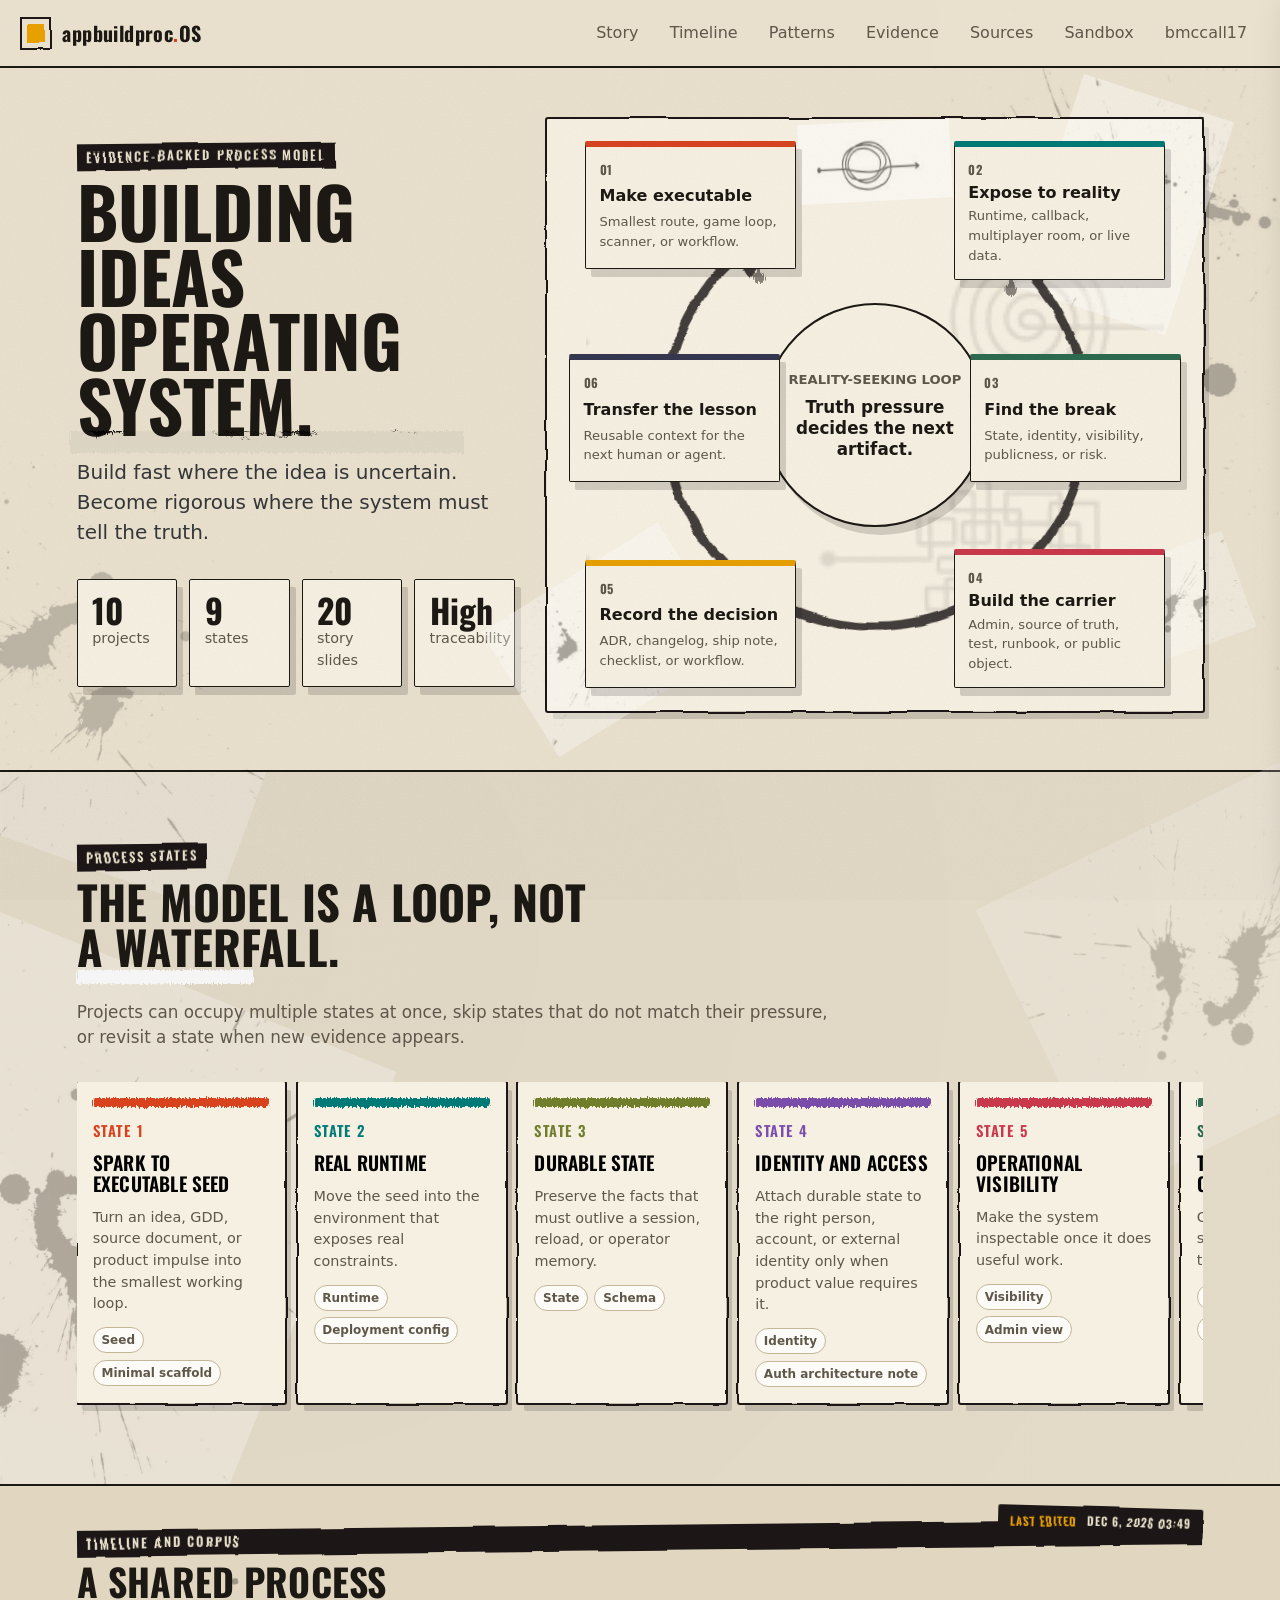
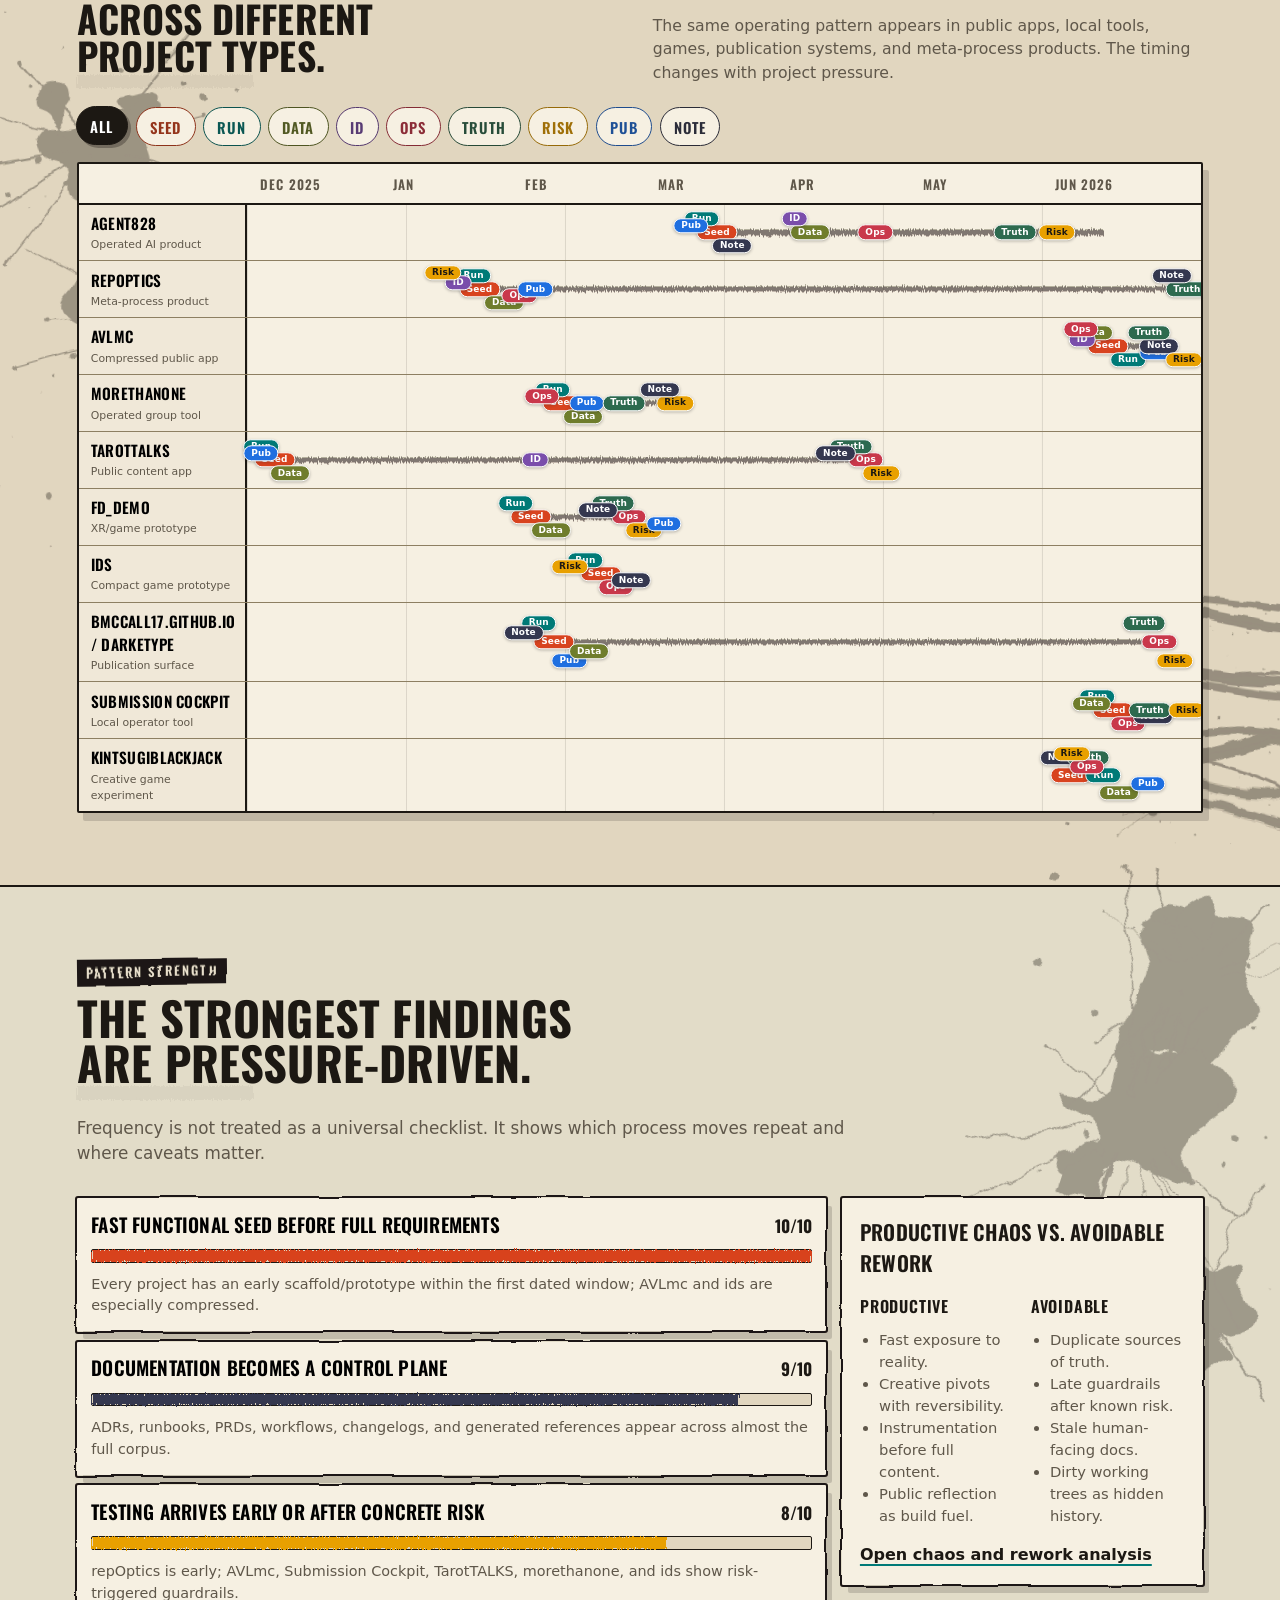
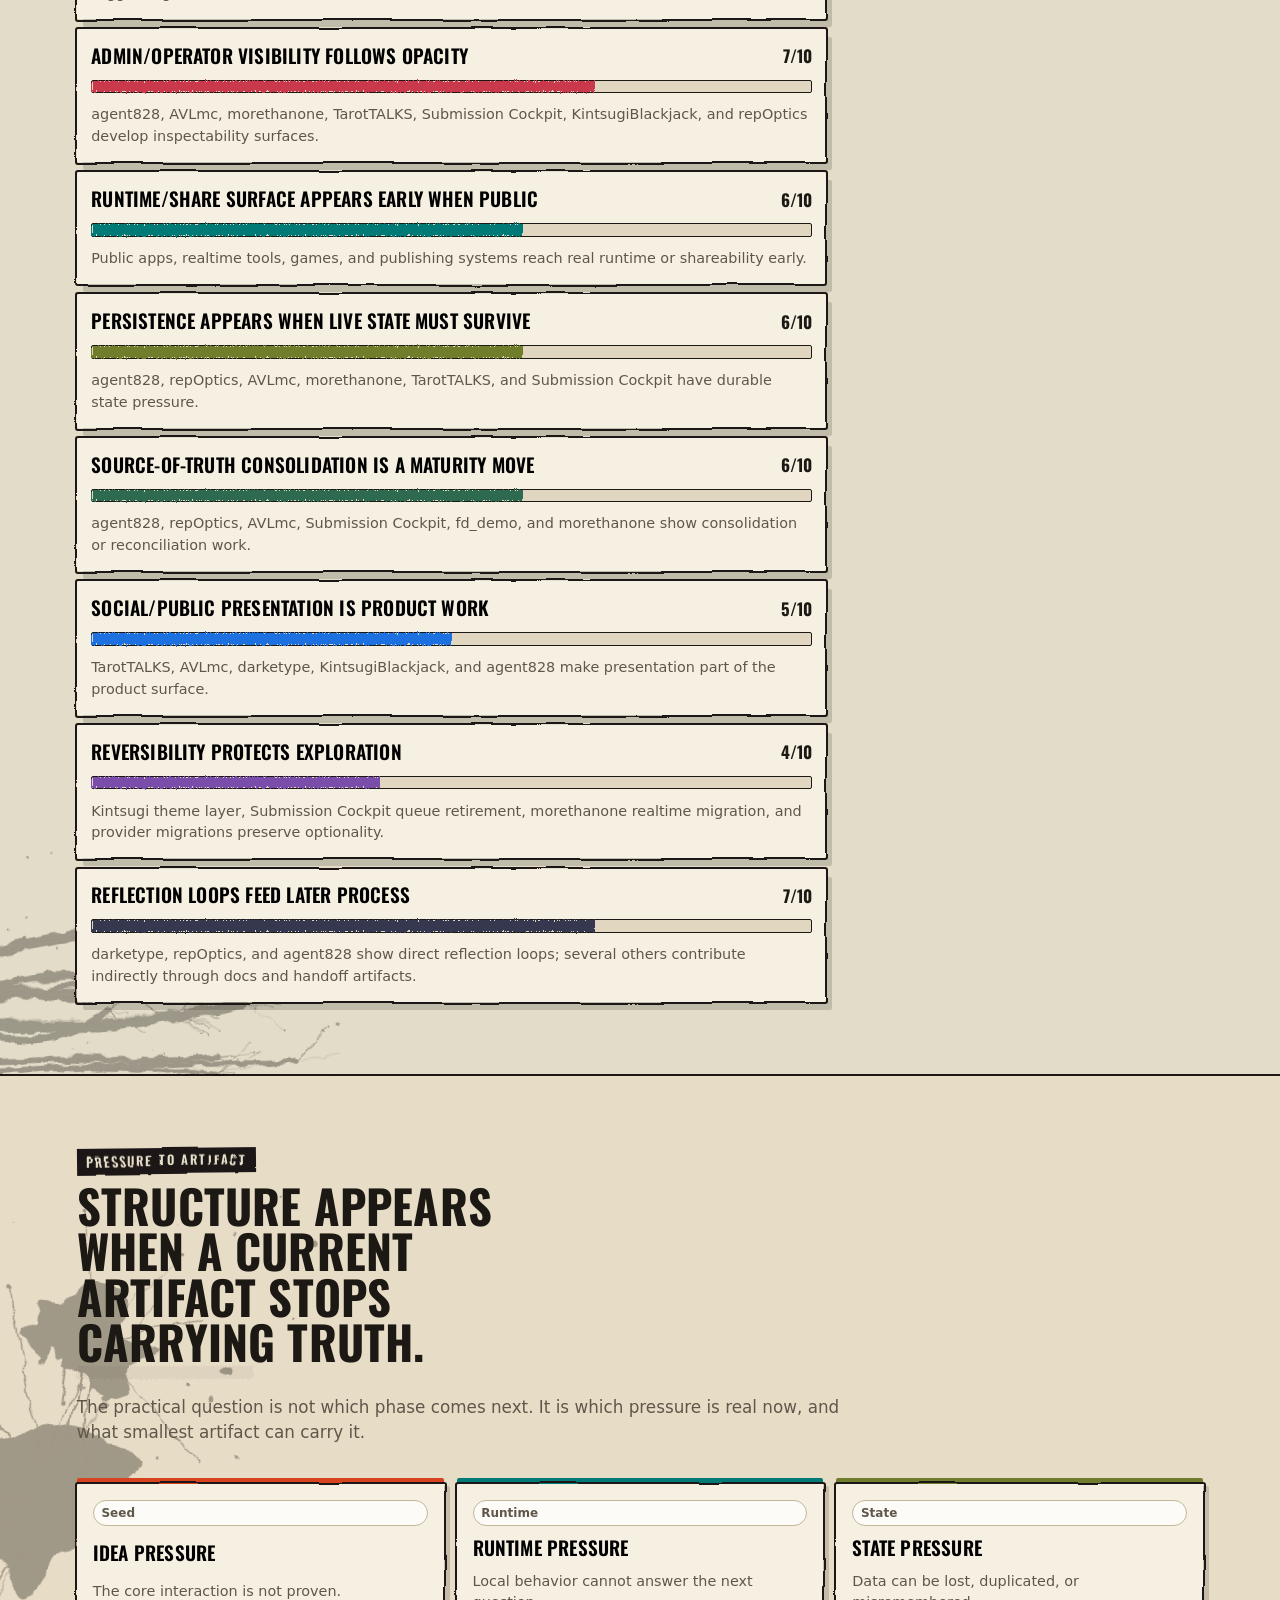
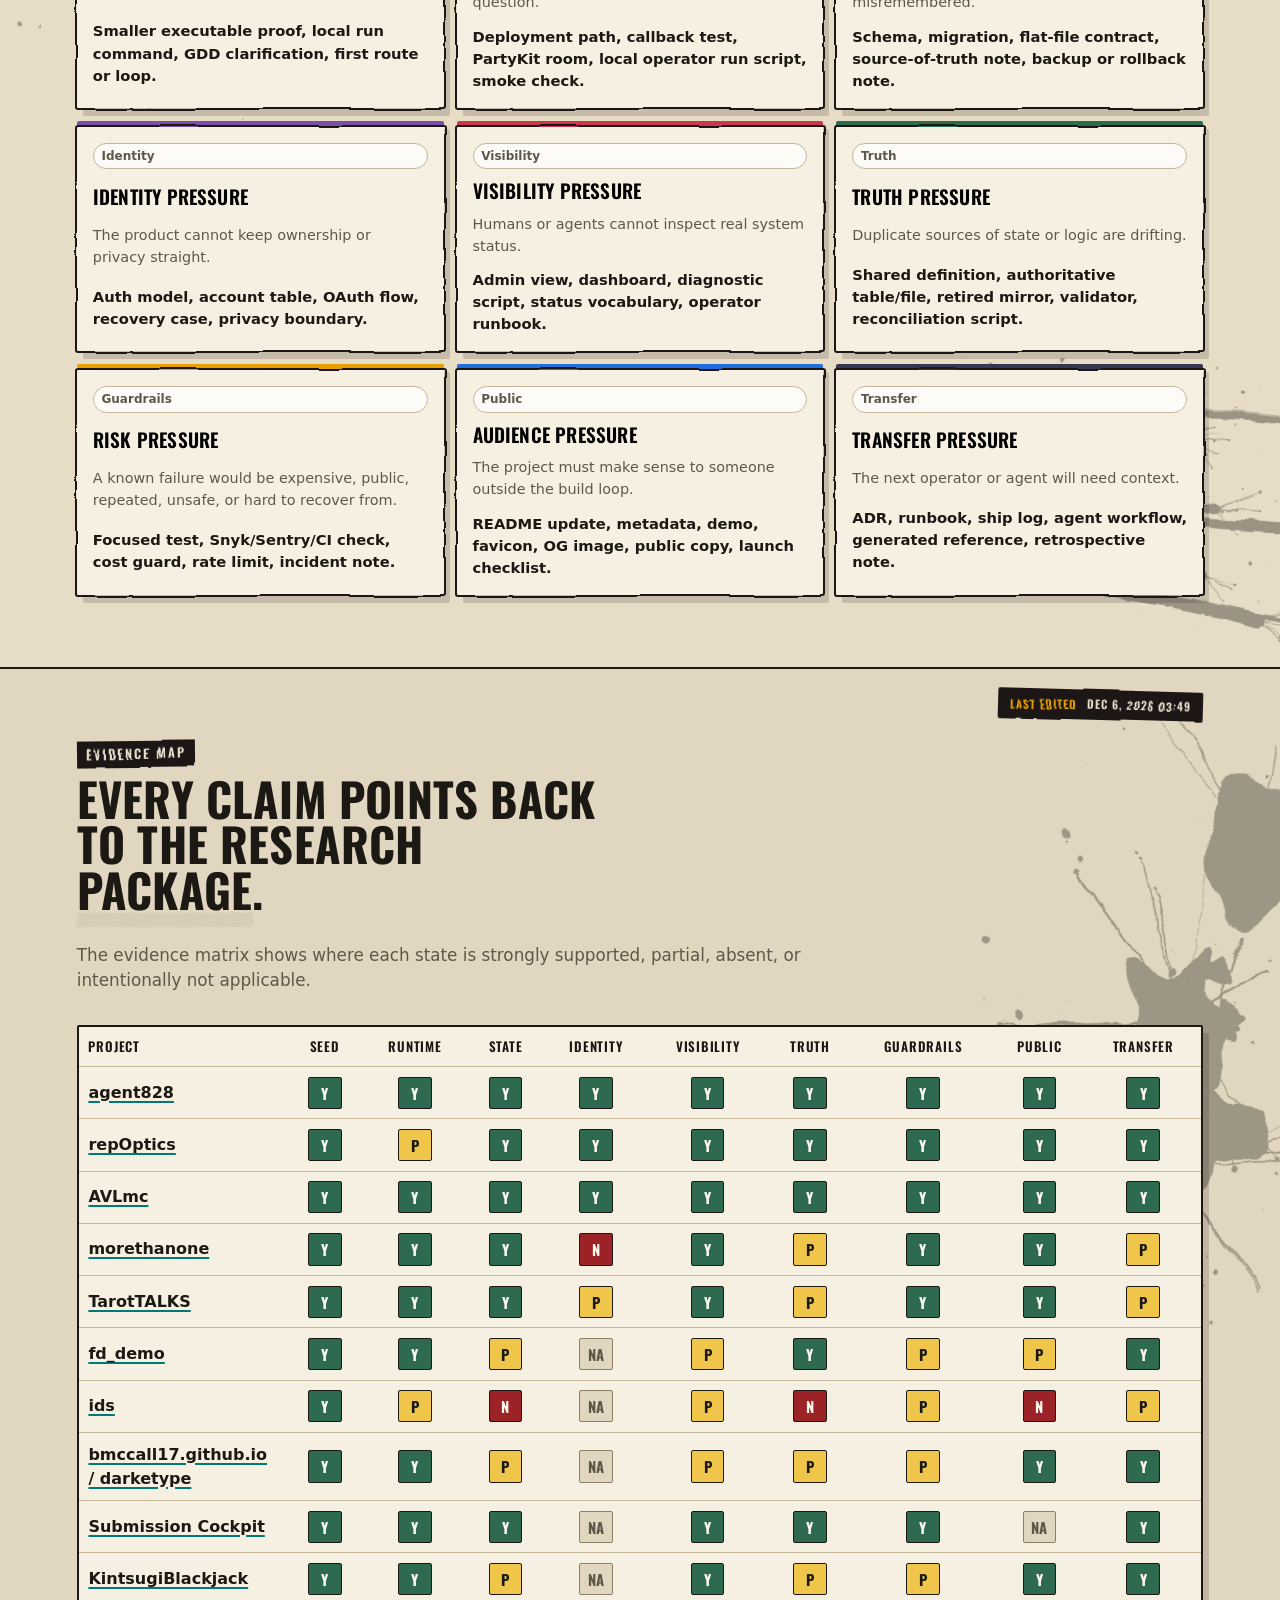
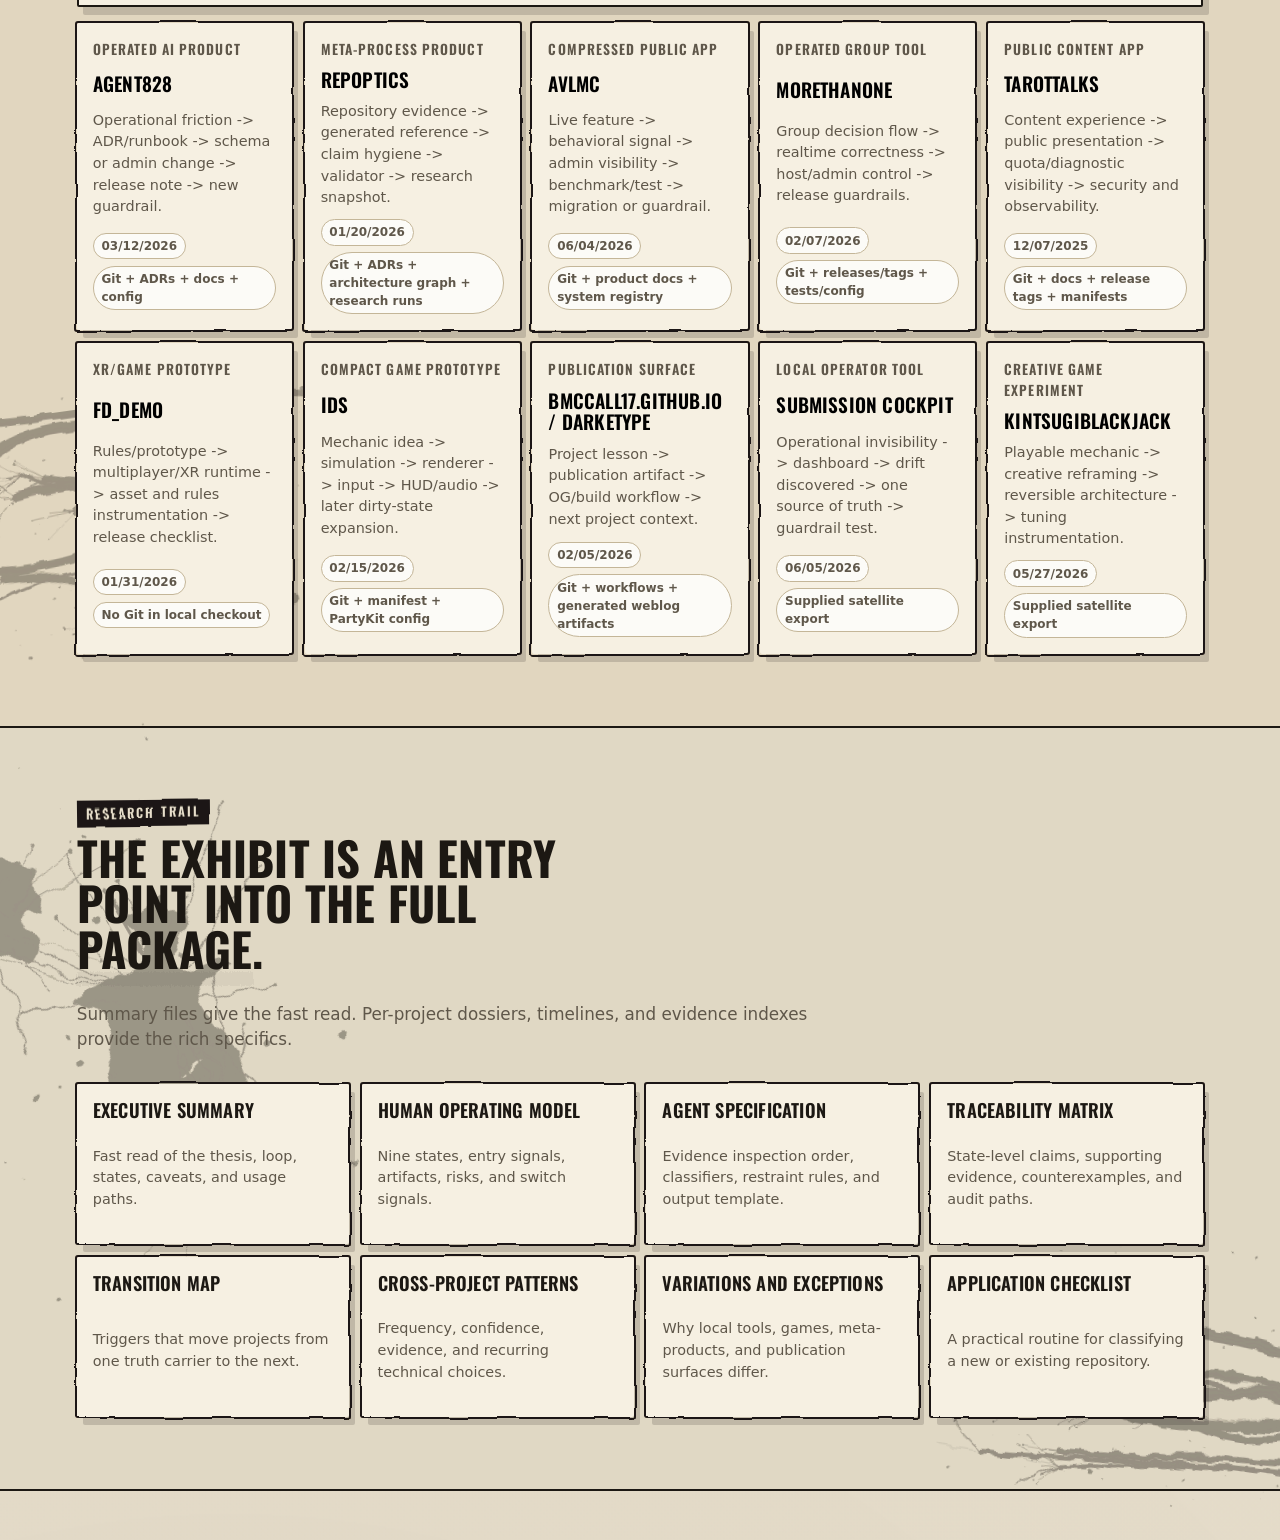
==== commit 226601ca: "new blots & sandbox updates" ====
--- a/index.html
+++ b/index.html
@@ -15,7 +15,7 @@
       href="https://fonts.googleapis.com/css2?family=Oswald:wght@500;600;700&family=Special+Elite&display=swap"
       rel="stylesheet"
     >
-    <link rel="stylesheet" href="assets/styles.css?v=20260624-ink6">
+    <link rel="stylesheet" href="assets/styles.css?v=20260624-ink9">
   </head>
   <body>
     <svg class="ink-defs" aria-hidden="true" focusable="false" width="0" height="0">
@@ -158,6 +158,7 @@
       </section>
 
       <section class="band timeline-band" id="timeline" aria-labelledby="timeline-title">
+        <p class="edit-stamp" data-edited="timeline"></p>
         <div class="section-heading">
           <p class="eyebrow">Timeline and corpus</p>
           <h2 id="timeline-title">A shared process across different project types.</h2>
@@ -237,6 +238,7 @@
       </section>
 
       <section class="band evidence-band" id="evidence" aria-labelledby="evidence-title">
+        <p class="edit-stamp" data-edited="evidence"></p>
         <div class="section-heading">
           <p class="eyebrow">Evidence map</p>
           <h2 id="evidence-title">Every claim points back to the research package.</h2>
@@ -309,6 +311,6 @@
     </aside>
     <div class="backdrop" id="drawerBackdrop" hidden></div>
 
-    <script src="assets/app.js?v=20260624-ink6"></script>
+    <script src="assets/app.js?v=20260624-ink9"></script>
   </body>
 </html>
--- a/assets/styles.css
+++ b/assets/styles.css
@@ -537,6 +537,7 @@
 .hero {
   position: relative;
   z-index: 0;
+  scroll-margin-top: 5rem;
   border-bottom: 2px solid var(--edge);
 }
 
@@ -895,6 +896,40 @@
   font-weight: 700;
 }
 
+.edit-stamp {
+  position: absolute;
+  top: 1.3rem;
+  right: 6vw;
+  z-index: 3;
+  margin: 0;
+  padding: 0.28rem 0.6rem;
+  font-family: var(--display);
+  font-size: 0.72rem;
+  font-weight: 600;
+  letter-spacing: 0.09em;
+  text-transform: uppercase;
+  color: var(--paper);
+  background: var(--ink);
+  border: 2px solid var(--edge);
+  border-radius: 2px;
+  transform: rotate(1.6deg);
+  filter: url(#inkRough);
+}
+
+.edit-stamp .stamp-k {
+  color: var(--guard);
+  margin-right: 0.3rem;
+}
+
+@media (max-width: 760px) {
+  .edit-stamp {
+    position: static;
+    display: inline-block;
+    margin: 0 0 1rem;
+    transform: rotate(-1deg);
+  }
+}
+
 .timeline-tools {
   display: flex;
   justify-content: space-between;
@@ -1747,97 +1782,97 @@
    they read clearly behind dense panels and bleed off the edges.
    ------------------------------------------------------------------------- */
 
-/* Timeline and corpus: left blot (upper) + right spray (lower) */
+/* Timeline and corpus: left blot (upper) + right brush stroke (lower) */
 .timeline-band::before {
-  background-image: url("../stylization/inkmessyblots2.png");
-  inset: 1rem auto auto -115px;
+  background-image: url("../stylization/gen-blots-1.svg");
+  inset: 1rem auto auto -120px;
+  width: 27rem;
+  height: 34rem;
+  opacity: 0.34;
+  transform: rotate(-12deg);
+}
+
+.timeline-band::after {
+  background-image: url("../stylization/gen-strokes-1.svg");
+  inset: auto -150px -16px auto;
+  width: 32rem;
+  height: 17rem;
+  opacity: 0.36;
+  transform: rotate(6deg) scaleX(-1);
+}
+
+/* Pattern strength: left brush stroke (lower) + right blot (upper) */
+.pattern-band::before {
+  background-image: url("../stylization/gen-strokes-2.svg");
+  inset: auto auto -16px -150px;
+  width: 32rem;
+  height: 17rem;
+  opacity: 0.34;
+  transform: rotate(-6deg);
+}
+
+.pattern-band::after {
+  background-image: url("../stylization/gen-blots-2.svg");
+  inset: 1rem -120px auto auto;
+  width: 27rem;
+  height: 34rem;
+  opacity: 0.33;
+  transform: rotate(18deg);
+}
+
+/* Pressure to artifact: left blot (upper) + right brush stroke (lower) */
+.pressure-band::before {
+  background-image: url("../stylization/gen-blots-3.svg");
+  inset: 0.5rem auto auto -120px;
   width: 26rem;
   height: 33rem;
-  opacity: 0.3;
-  transform: rotate(-150deg);
-}
-
-.timeline-band::after {
-  background-image: url("../stylization/inkmarkings.png");
-  inset: auto -120px -45px auto;
-  width: 24rem;
+  opacity: 0.34;
+  transform: rotate(8deg);
+}
+
+.pressure-band::after {
+  background-image: url("../stylization/gen-strokes-3.svg");
+  inset: auto -150px -16px auto;
+  width: 32rem;
   height: 17rem;
-  opacity: 0.31;
+  opacity: 0.36;
+  transform: rotate(9deg);
+}
+
+/* Evidence map: left brush stroke (lower) + right blot (upper) */
+.evidence-band::before {
+  background-image: url("../stylization/gen-strokes-1.svg");
+  inset: auto auto -16px -150px;
+  width: 32rem;
+  height: 17rem;
+  opacity: 0.34;
+  transform: rotate(-8deg) scaleX(-1);
+}
+
+.evidence-band::after {
+  background-image: url("../stylization/gen-blots-4.svg");
+  inset: 0.5rem -120px auto auto;
+  width: 27rem;
+  height: 34rem;
+  opacity: 0.33;
+  transform: rotate(30deg);
+}
+
+/* Research trail: left blot (upper) + right brush stroke (lower) */
+.source-band::before {
+  background-image: url("../stylization/gen-blots-2.svg");
+  inset: 0.5rem auto auto -120px;
+  width: 27rem;
+  height: 34rem;
+  opacity: 0.34;
+  transform: rotate(150deg);
+}
+
+.source-band::after {
+  background-image: url("../stylization/gen-strokes-2.svg");
+  inset: auto -150px -18px auto;
+  width: 32rem;
+  height: 17rem;
+  opacity: 0.36;
   transform: rotate(8deg) scaleX(-1);
 }
-
-/* Pattern strength: left spray (lower) + right blot (upper) */
-.pattern-band::before {
-  background-image: url("../stylization/inkmarkings.png");
-  inset: auto auto -45px -120px;
-  width: 24rem;
-  height: 17rem;
-  opacity: 0.3;
-  transform: rotate(-152deg);
-}
-
-.pattern-band::after {
-  background-image: url("../stylization/inkmessyblots2.png");
-  inset: 1rem -115px auto auto;
-  width: 26rem;
-  height: 33rem;
-  opacity: 0.3;
-  transform: rotate(30deg);
-}
-
-/* Pressure to artifact: left blot (upper) + right spray (lower) */
-.pressure-band::before {
-  background-image: url("../stylization/inkmessyblots2.png");
-  inset: 0.5rem auto auto -115px;
-  width: 25rem;
-  height: 32rem;
-  opacity: 0.3;
-  transform: rotate(-140deg);
-}
-
-.pressure-band::after {
-  background-image: url("../stylization/inkmarkings.png");
-  inset: auto -120px -45px auto;
-  width: 24rem;
-  height: 17rem;
-  opacity: 0.31;
-  transform: rotate(12deg);
-}
-
-/* Evidence map: left spray (lower) + right blot (upper) */
-.evidence-band::before {
-  background-image: url("../stylization/inkmarkings.png");
-  inset: auto auto -45px -120px;
-  width: 24rem;
-  height: 17rem;
-  opacity: 0.3;
-  transform: rotate(-10deg) scaleX(-1);
-}
-
-.evidence-band::after {
-  background-image: url("../stylization/inkmessyblots2.png");
-  inset: 0.5rem -115px auto auto;
-  width: 26rem;
-  height: 33rem;
-  opacity: 0.3;
-  transform: rotate(40deg);
-}
-
-/* Research trail: left blot (upper) + right spray (lower) */
-.source-band::before {
-  background-image: url("../stylization/inkmessyblots2.png");
-  inset: 0.5rem auto auto -115px;
-  width: 26rem;
-  height: 33rem;
-  opacity: 0.3;
-  transform: rotate(-150deg);
-}
-
-.source-band::after {
-  background-image: url("../stylization/inkmarkings.png");
-  inset: auto -120px -50px auto;
-  width: 25rem;
-  height: 18rem;
-  opacity: 0.32;
-  transform: rotate(9deg) scaleX(-1);
-}
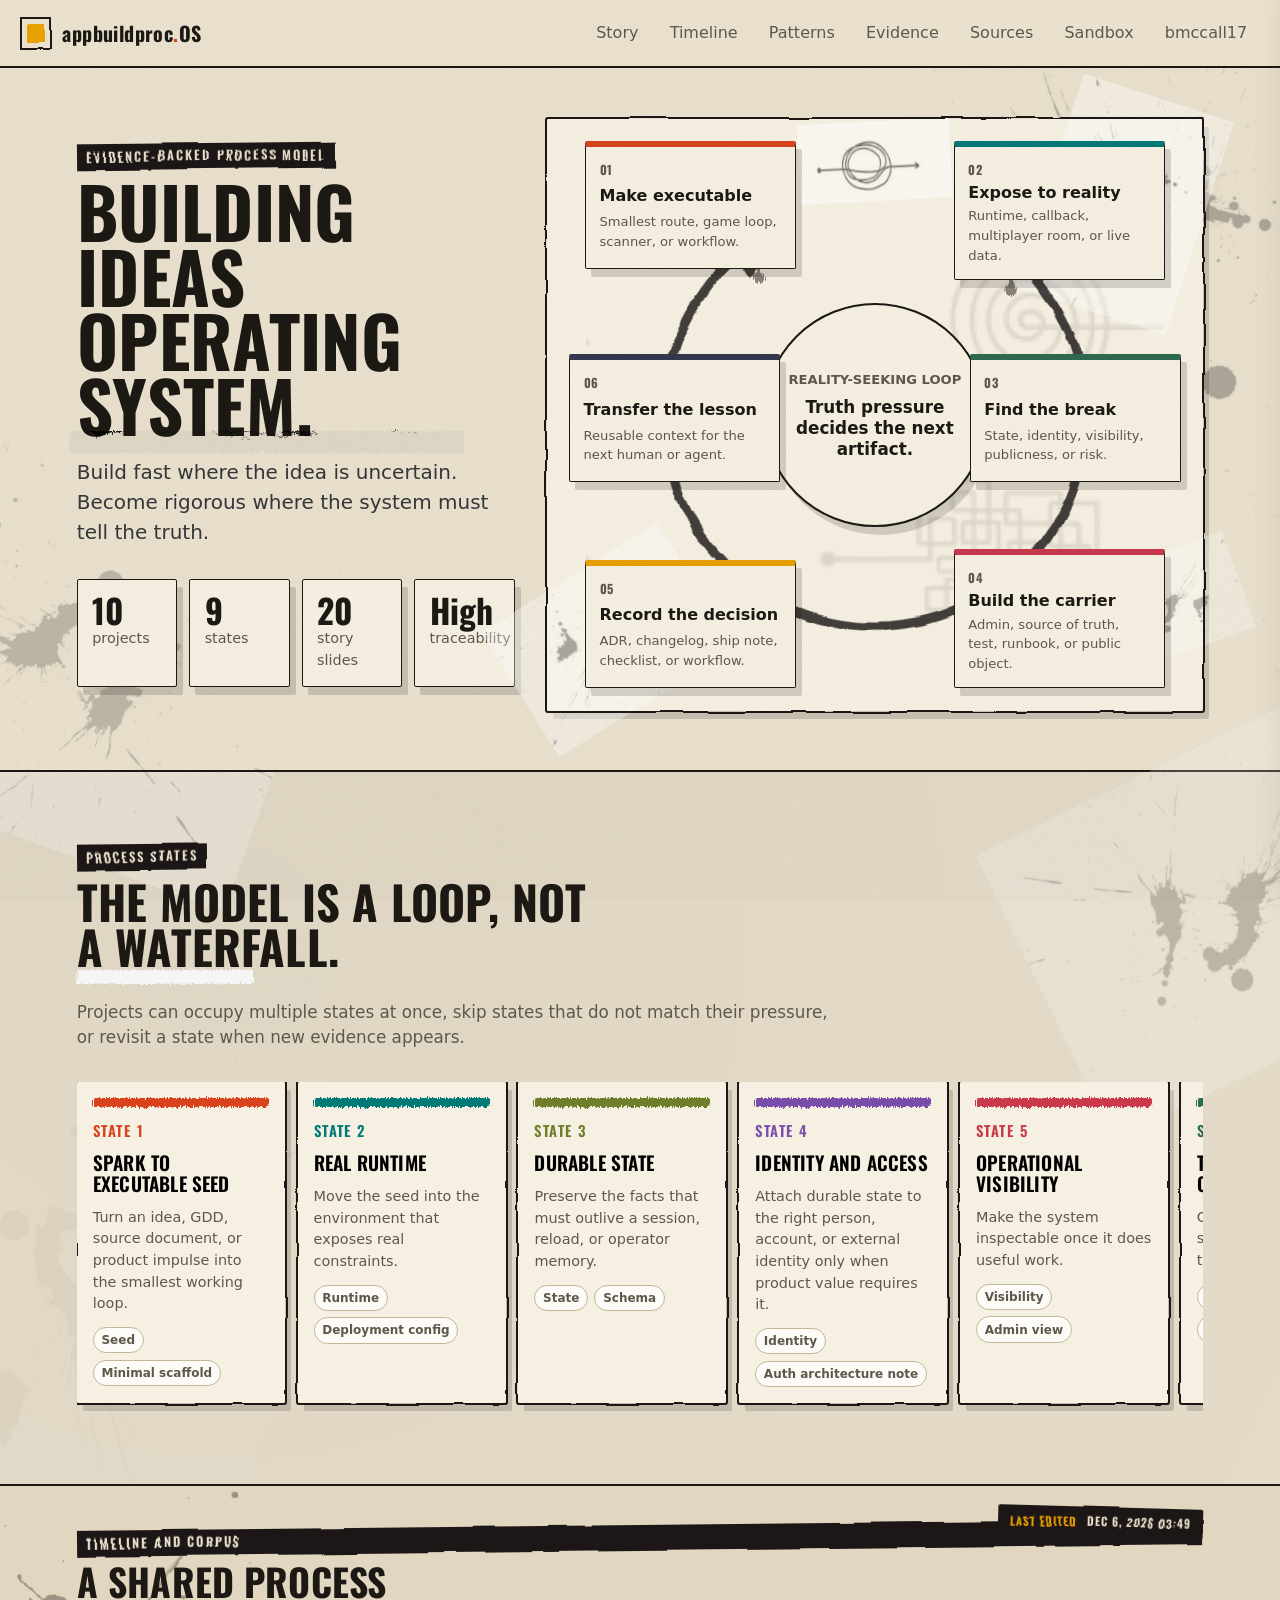
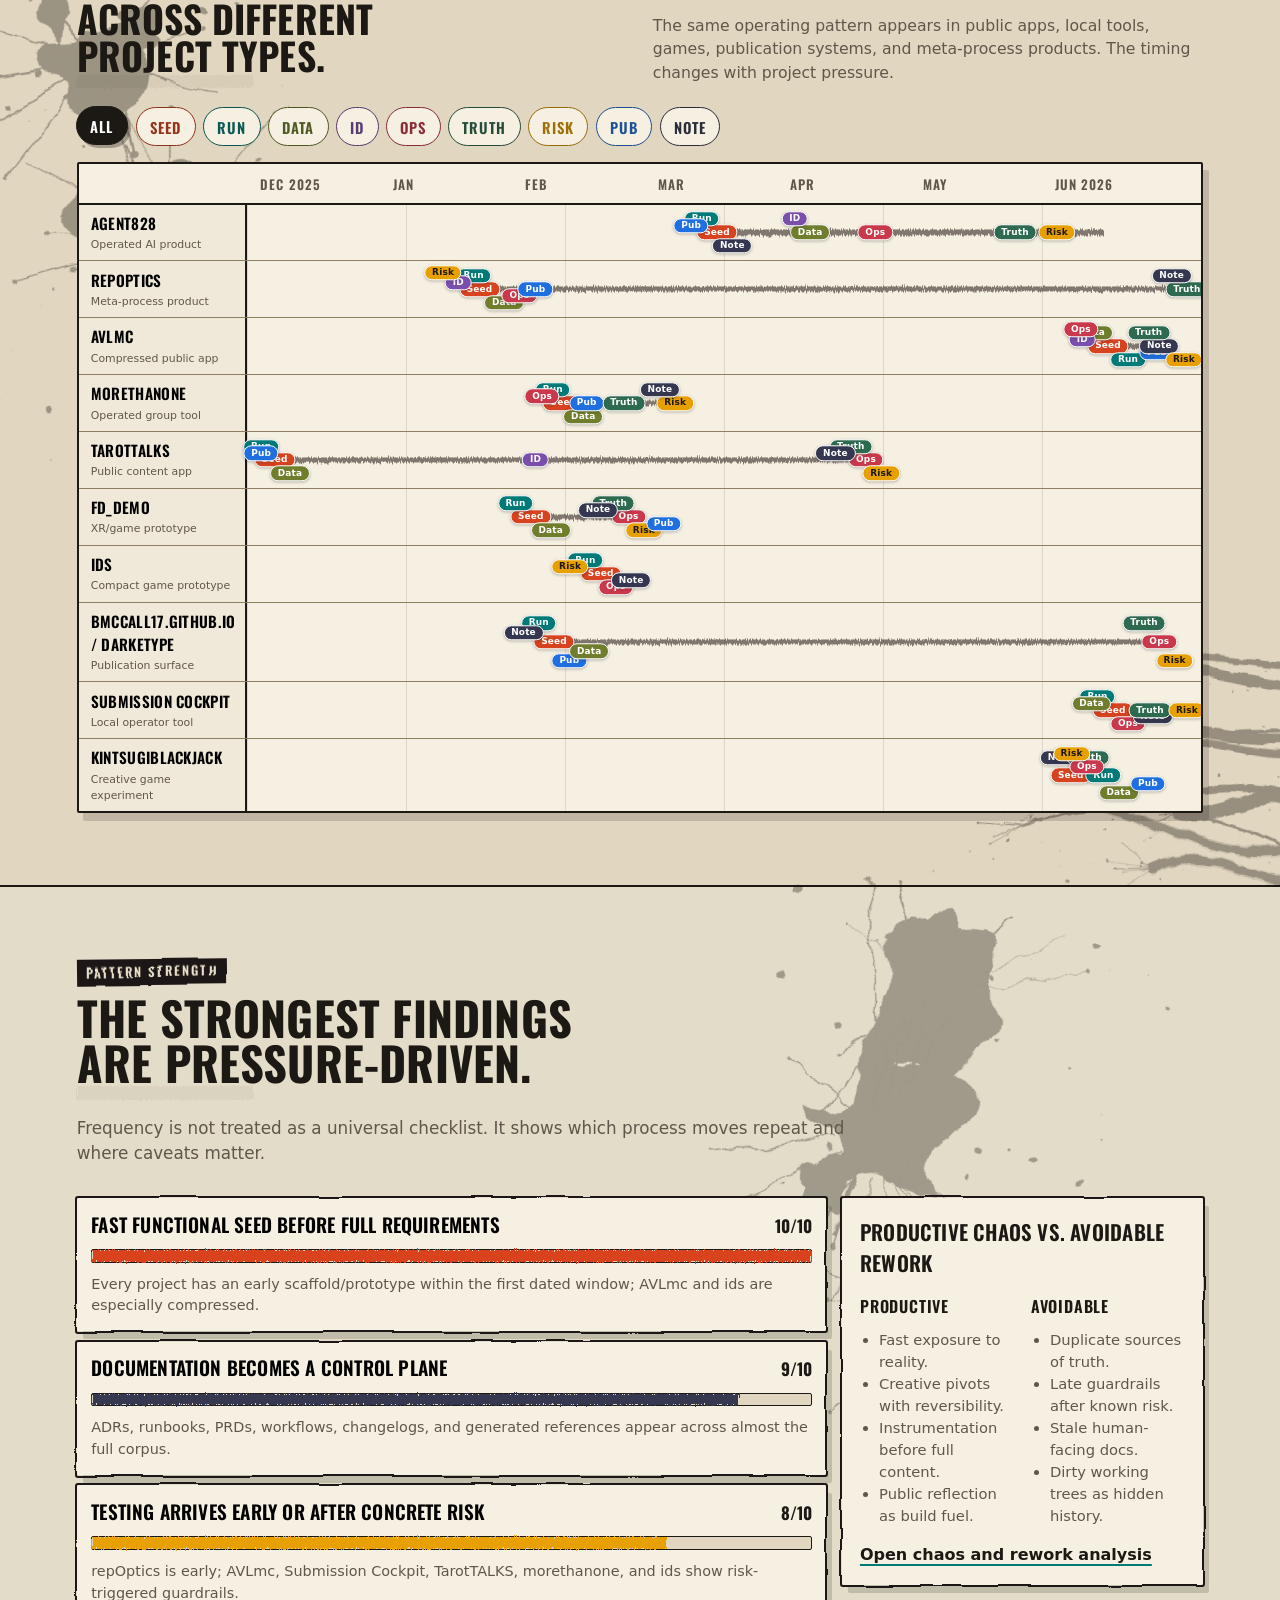
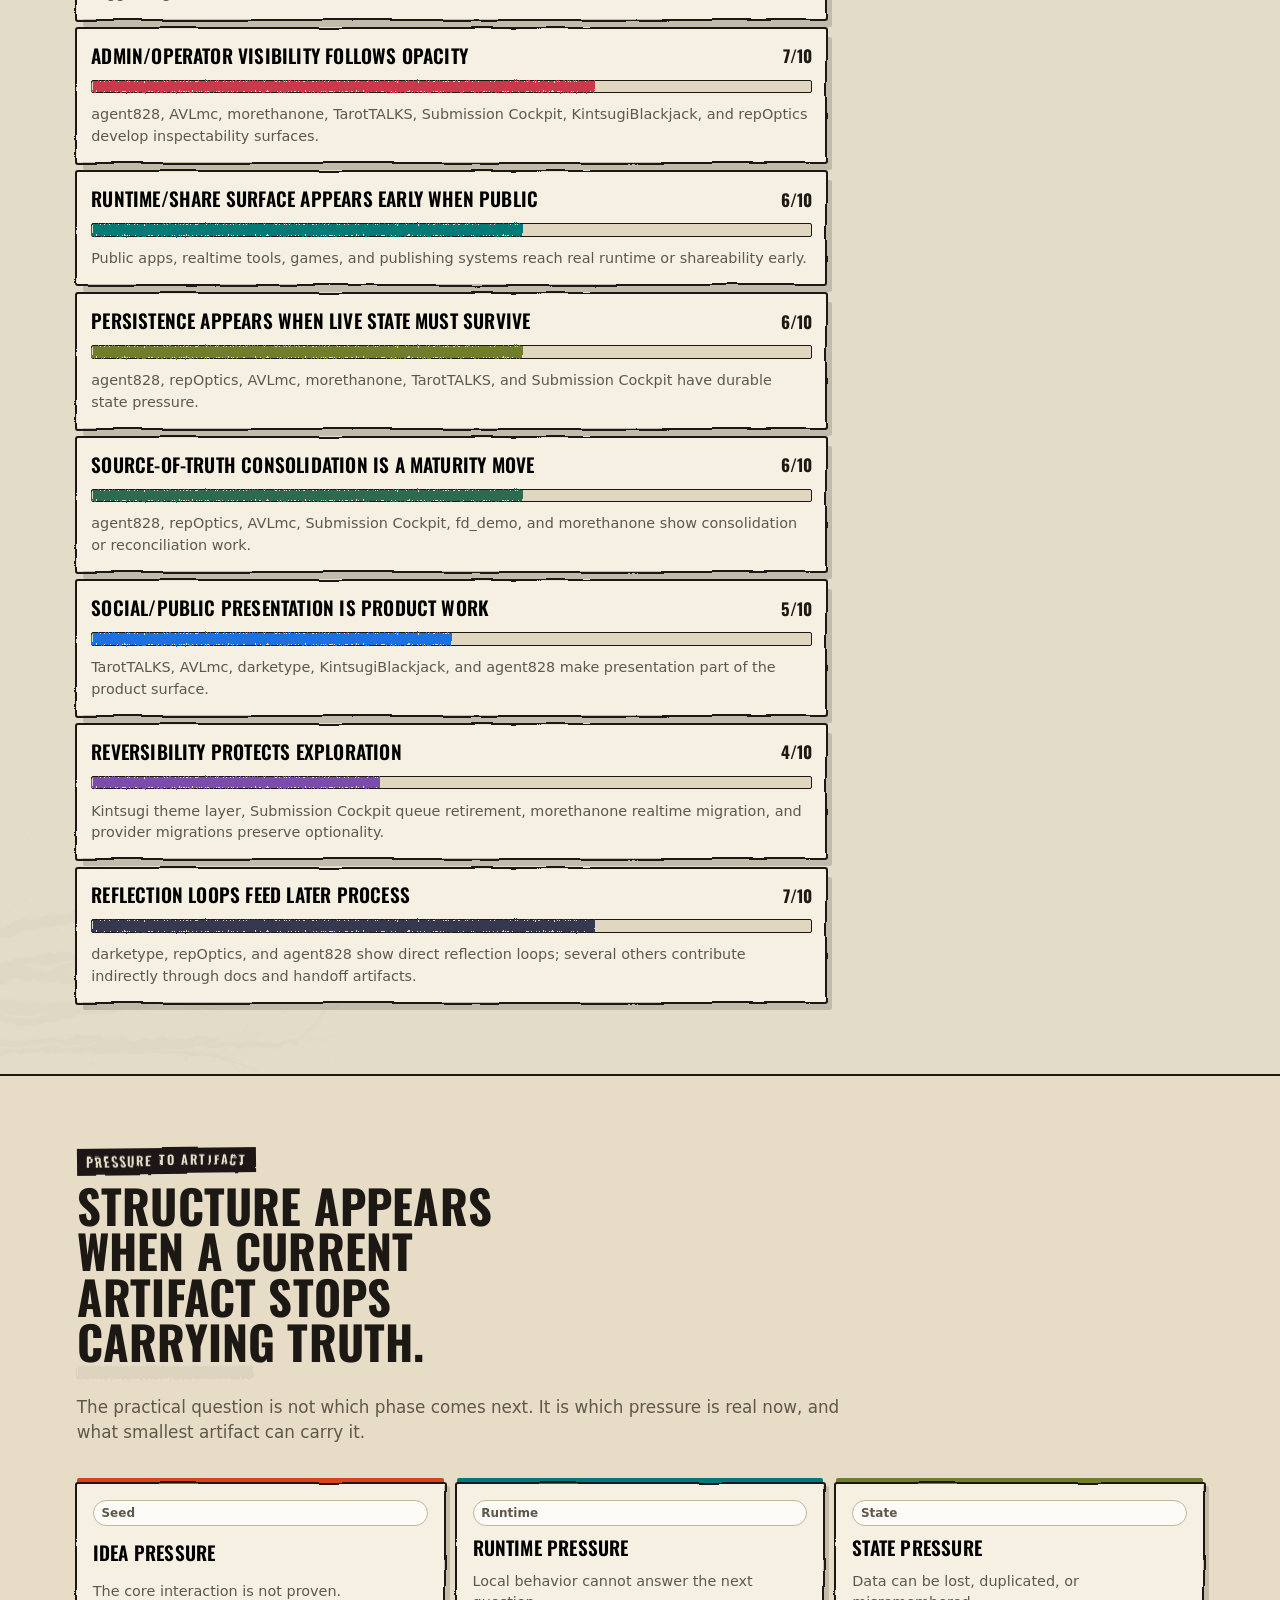
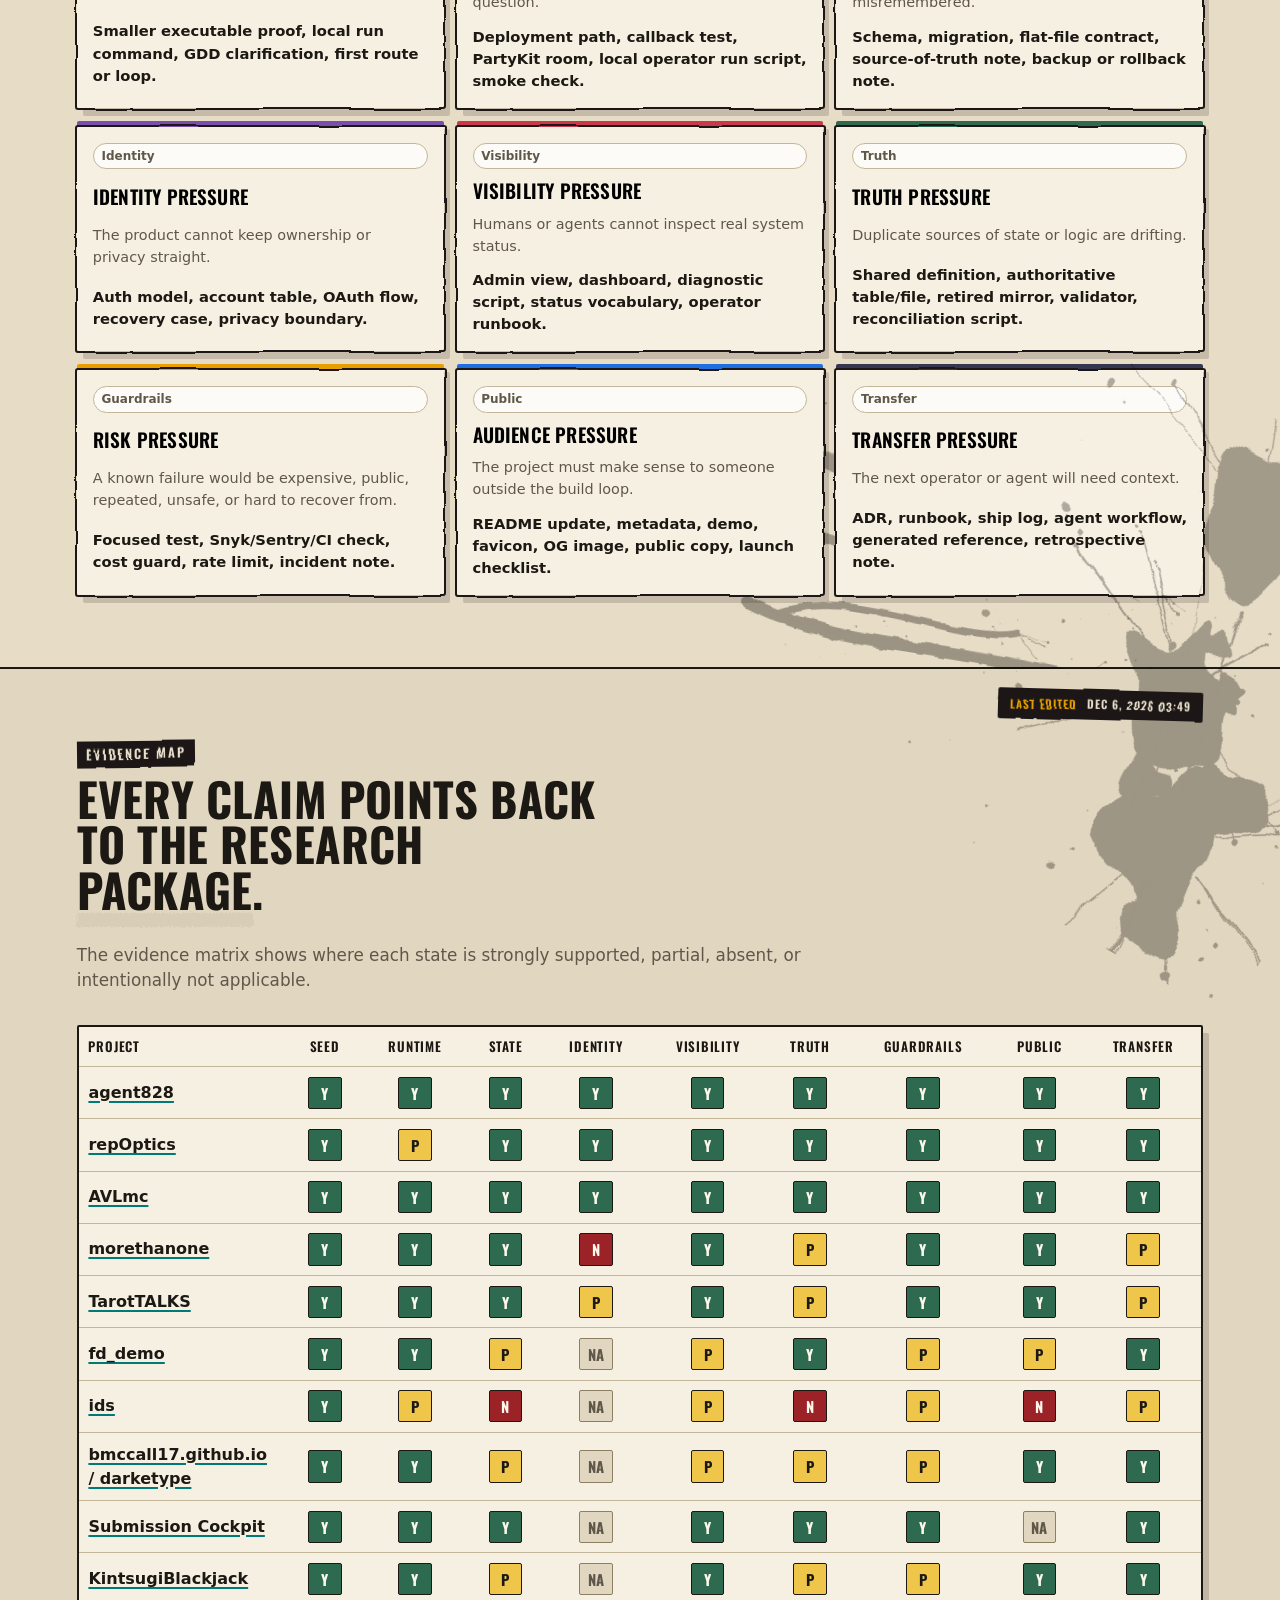
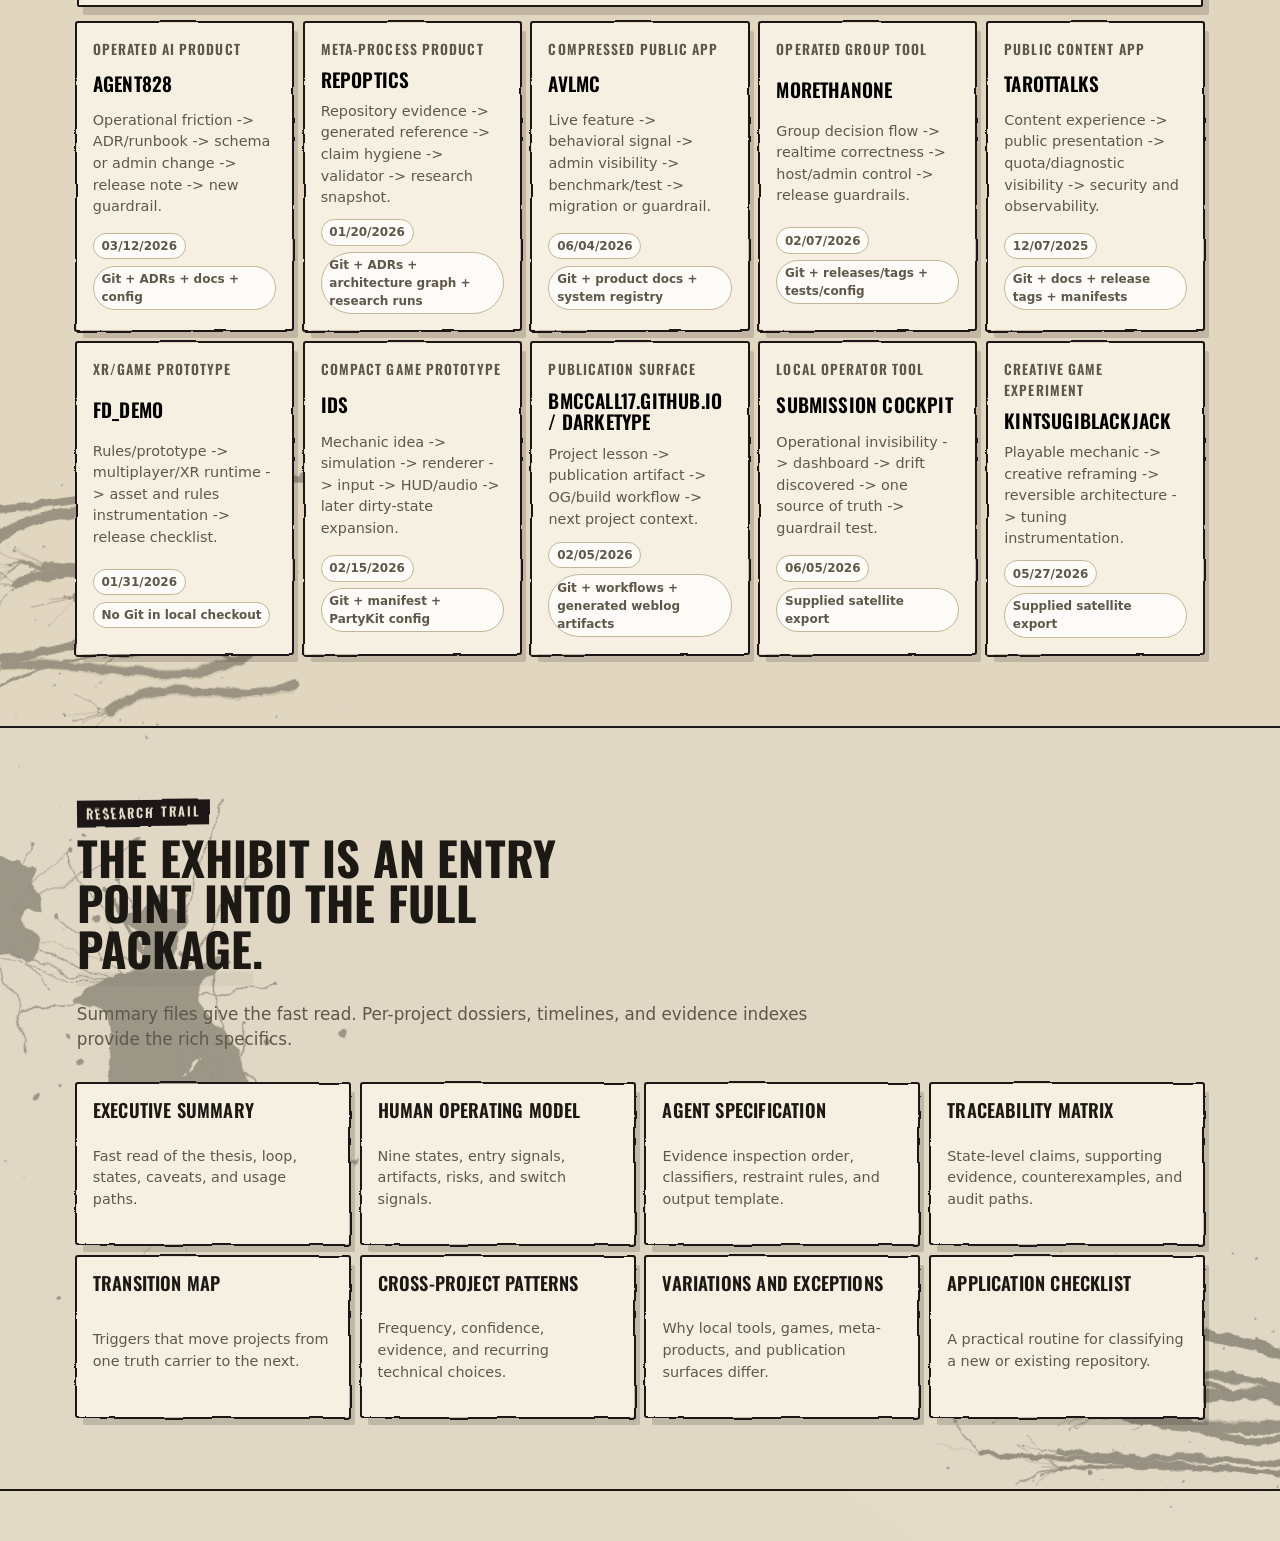
==== commit 835e7080: "ink/grunge research exhibit plus its sandbox" ====
--- a/index.html
+++ b/index.html
@@ -15,7 +15,7 @@
       href="https://fonts.googleapis.com/css2?family=Oswald:wght@500;600;700&family=Special+Elite&display=swap"
       rel="stylesheet"
     >
-    <link rel="stylesheet" href="assets/styles.css?v=20260624-ink9">
+    <link rel="stylesheet" href="assets/styles.css?v=20260624-ink10">
   </head>
   <body>
     <svg class="ink-defs" aria-hidden="true" focusable="false" width="0" height="0">
@@ -311,6 +311,6 @@
     </aside>
     <div class="backdrop" id="drawerBackdrop" hidden></div>
 
-    <script src="assets/app.js?v=20260624-ink9"></script>
+    <script src="assets/app.js?v=20260624-ink10"></script>
   </body>
 </html>
--- a/assets/styles.css
+++ b/assets/styles.css
@@ -564,12 +564,11 @@
   background-repeat: no-repeat;
   background-size: contain;
   mix-blend-mode: multiply;
-  translate: 0 calc(var(--p, 0) * var(--pspeed, 0px));
-  will-change: translate;
-}
-
-/* Parallax depth: blots and sprays drift in opposite directions as the
-   section travels through the viewport (driven by --p set in app.js). */
+  will-change: translate, opacity;
+}
+
+/* Per-decal parallax (drift x/y + fade) is randomized in app.js, which sets
+   --b-* on ::before and --a-* on ::after of each section. See setupParallax(). */
 .hero::before,
 .story-band::before,
 .timeline-band::before,
@@ -577,7 +576,7 @@
 .pressure-band::before,
 .evidence-band::before,
 .source-band::before {
-  --pspeed: 72px;
+  translate: var(--b-tx, 0px) var(--b-ty, 0px);
 }
 
 .hero::after,
@@ -587,7 +586,7 @@
 .pressure-band::after,
 .evidence-band::after,
 .source-band::after {
-  --pspeed: -48px;
+  translate: var(--a-tx, 0px) var(--a-ty, 0px);
 }
 
 /* Primary splatters: bleed off the left/right edges into the gutters. */
@@ -1876,3 +1875,26 @@
   opacity: 0.36;
   transform: rotate(8deg) scaleX(-1);
 }
+
+/* Parallax fade control: JS sets --b-o / --a-o per decal (base opacity, or a
+   reduced value for fade-in/out). Placed last so it overrides per-section
+   opacity. Fallbacks only apply before app.js runs. */
+.hero::before,
+.story-band::before,
+.timeline-band::before,
+.pattern-band::before,
+.pressure-band::before,
+.evidence-band::before,
+.source-band::before {
+  opacity: var(--b-o, 0.3);
+}
+
+.hero::after,
+.story-band::after,
+.timeline-band::after,
+.pattern-band::after,
+.pressure-band::after,
+.evidence-band::after,
+.source-band::after {
+  opacity: var(--a-o, 0.3);
+}
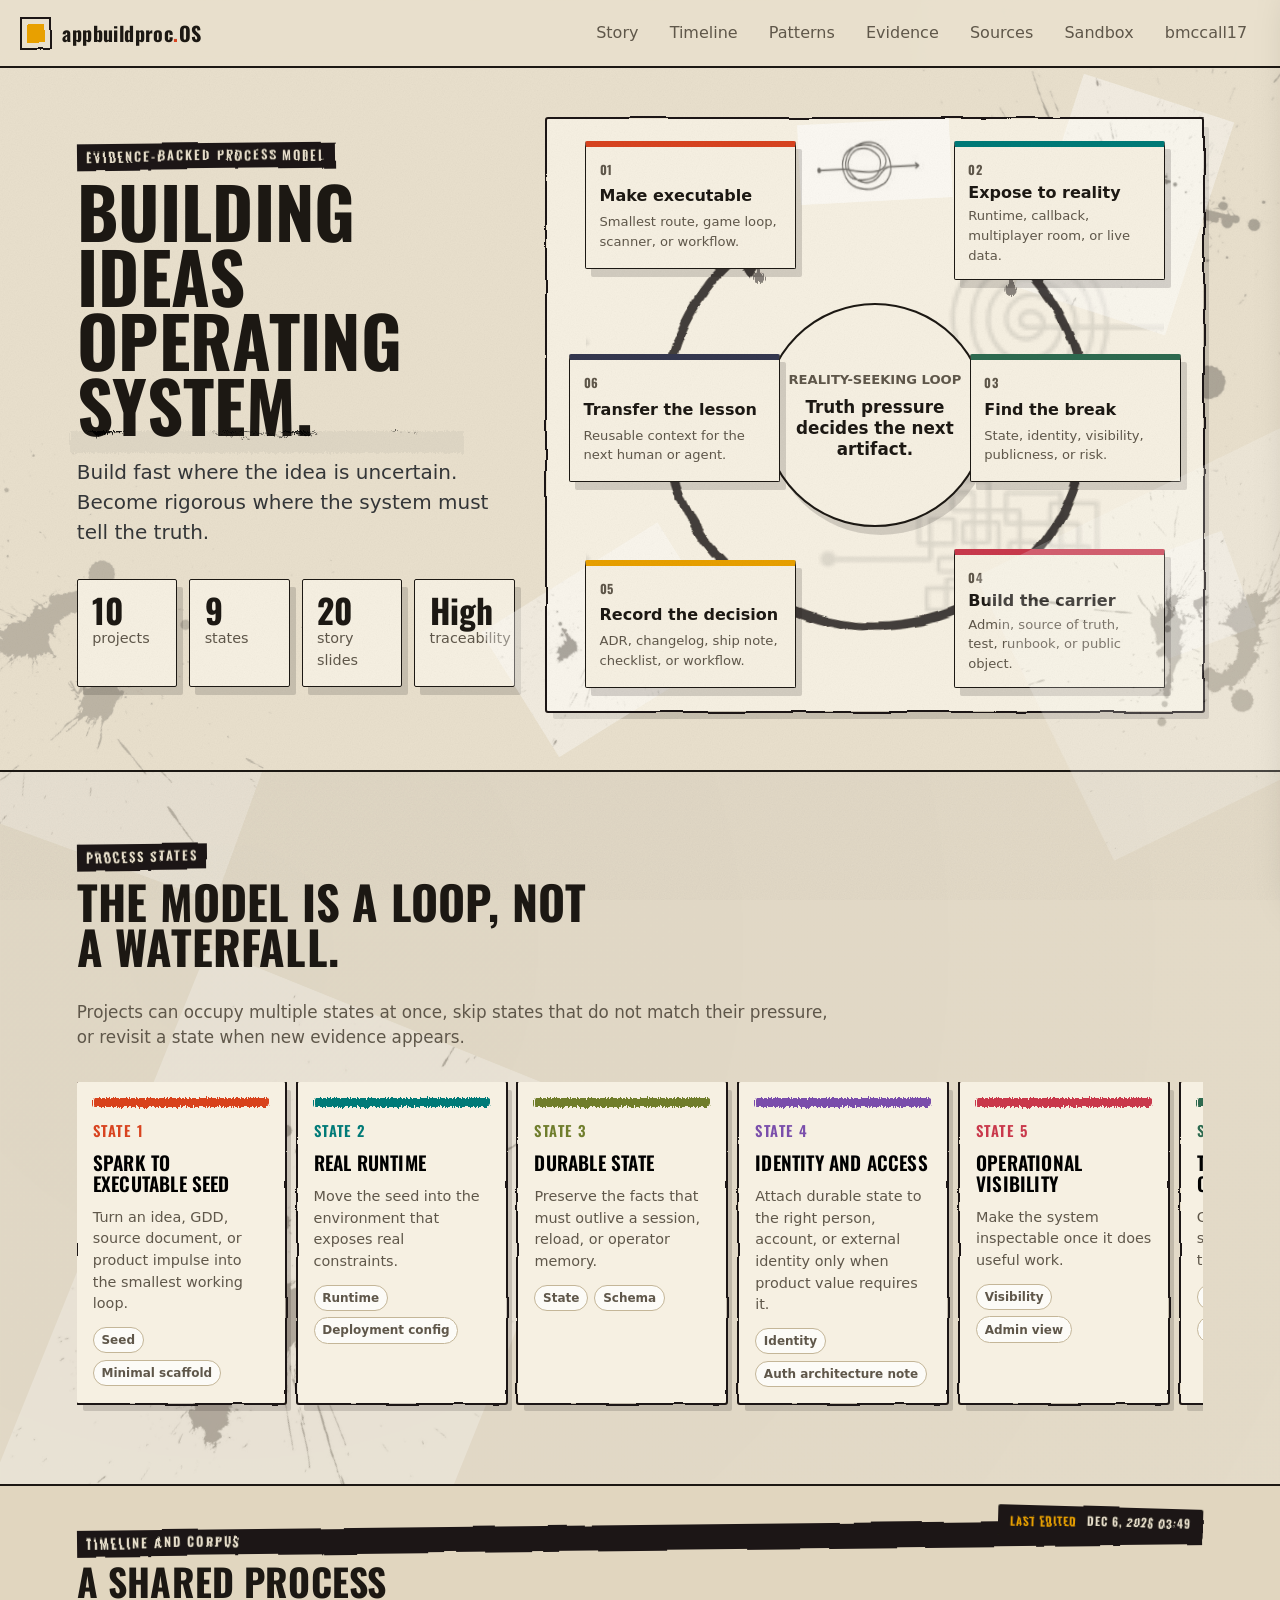
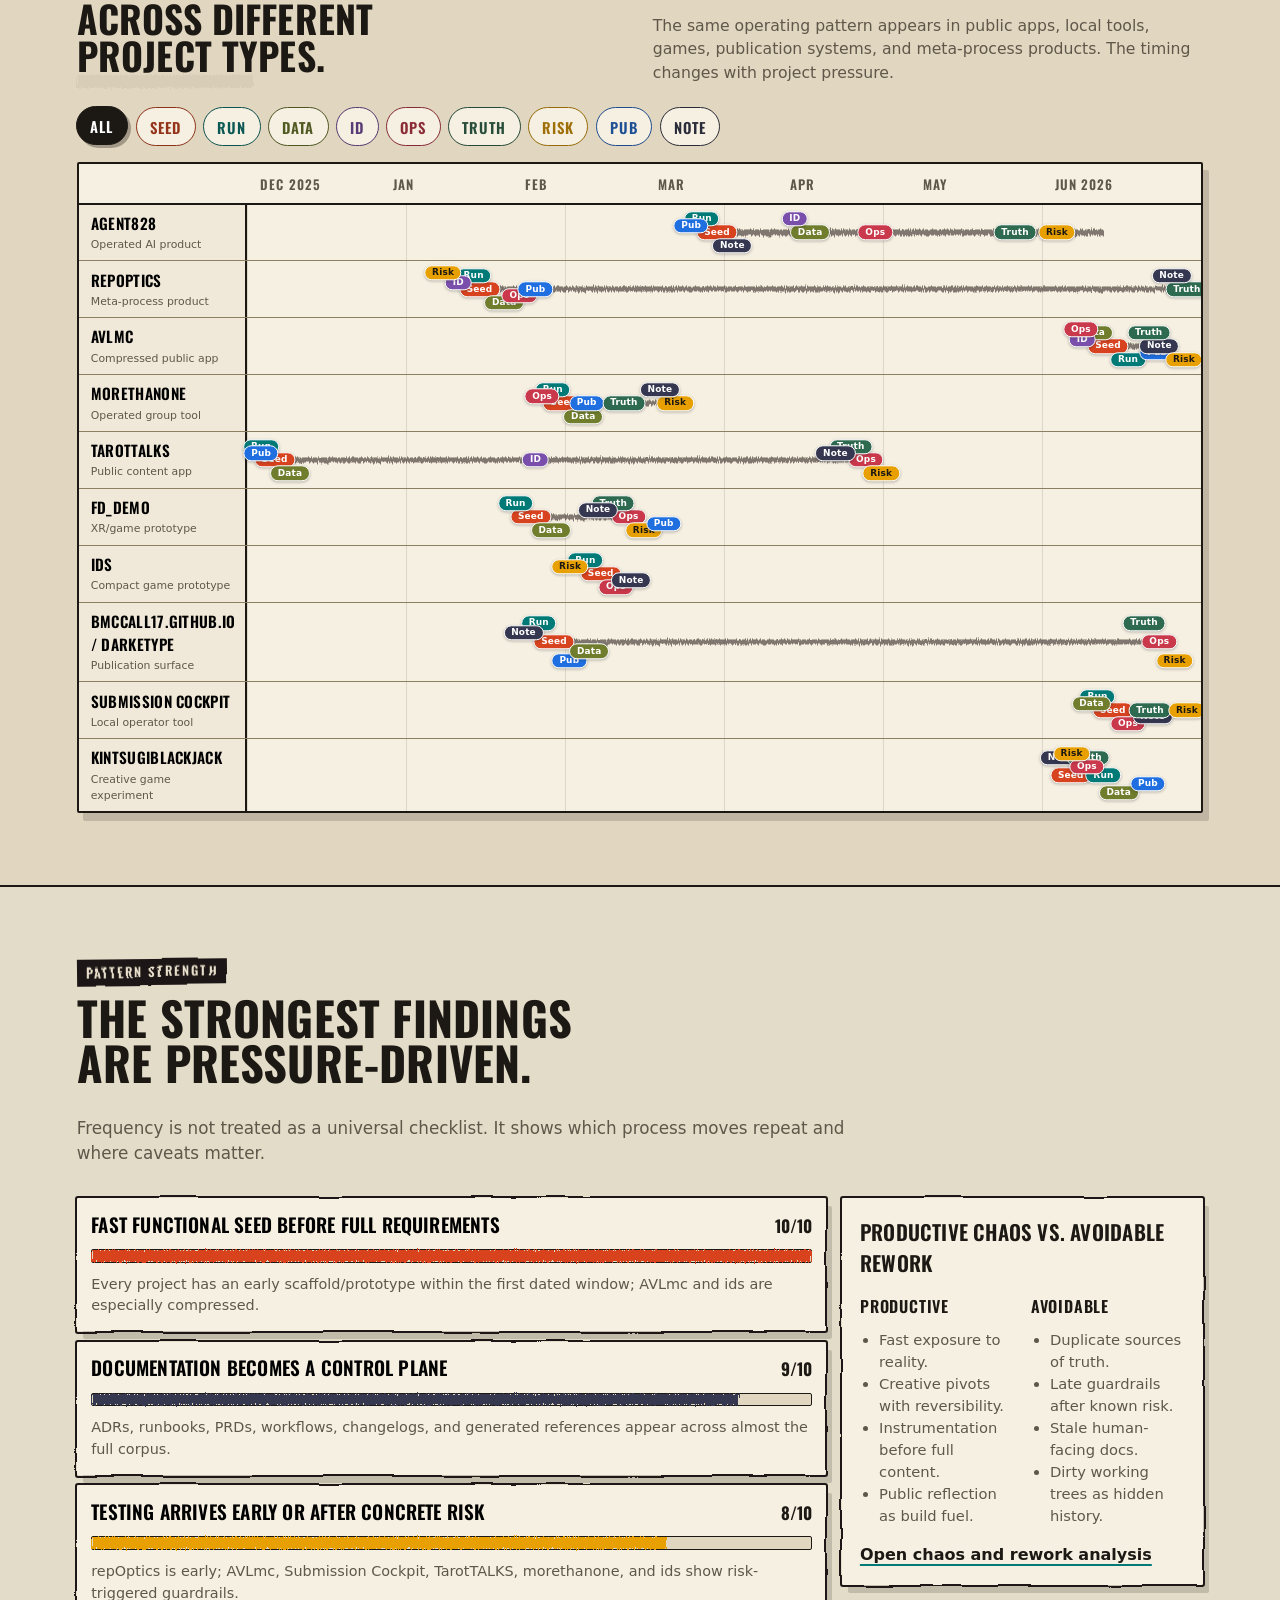
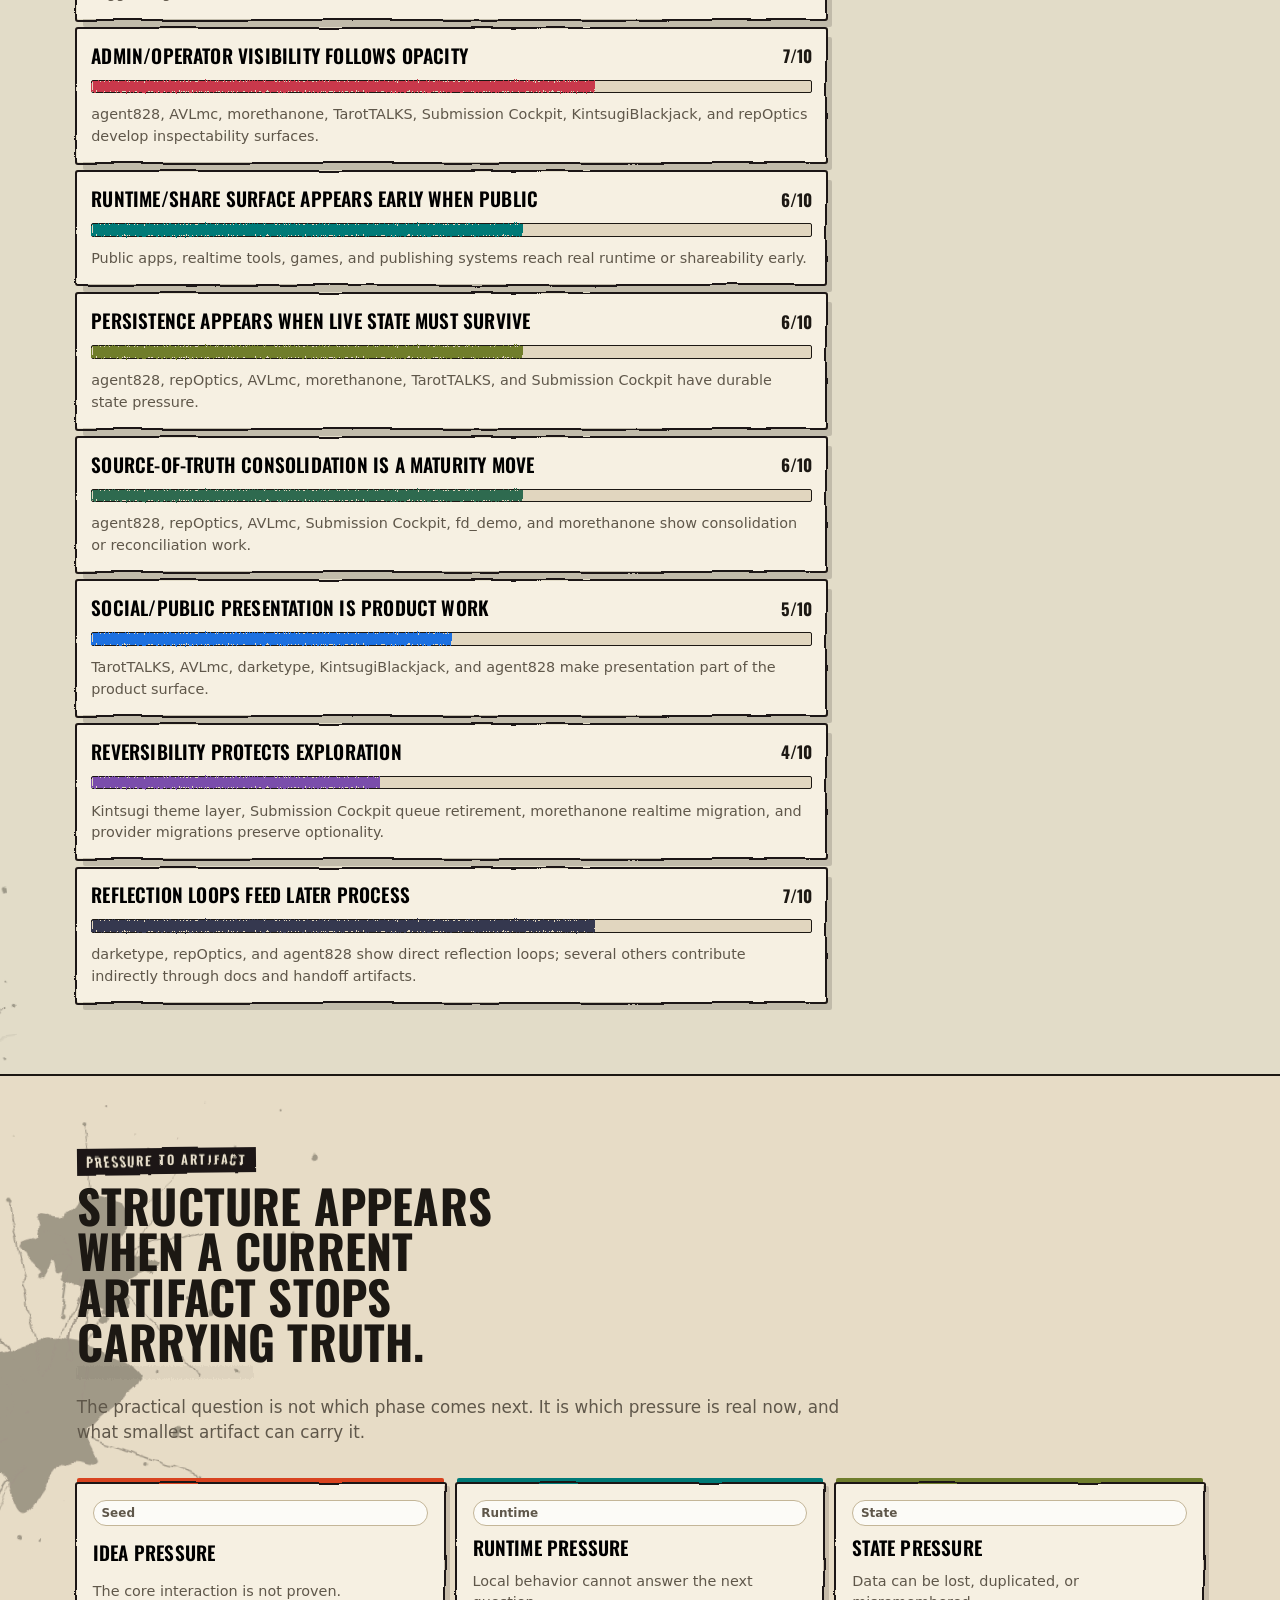
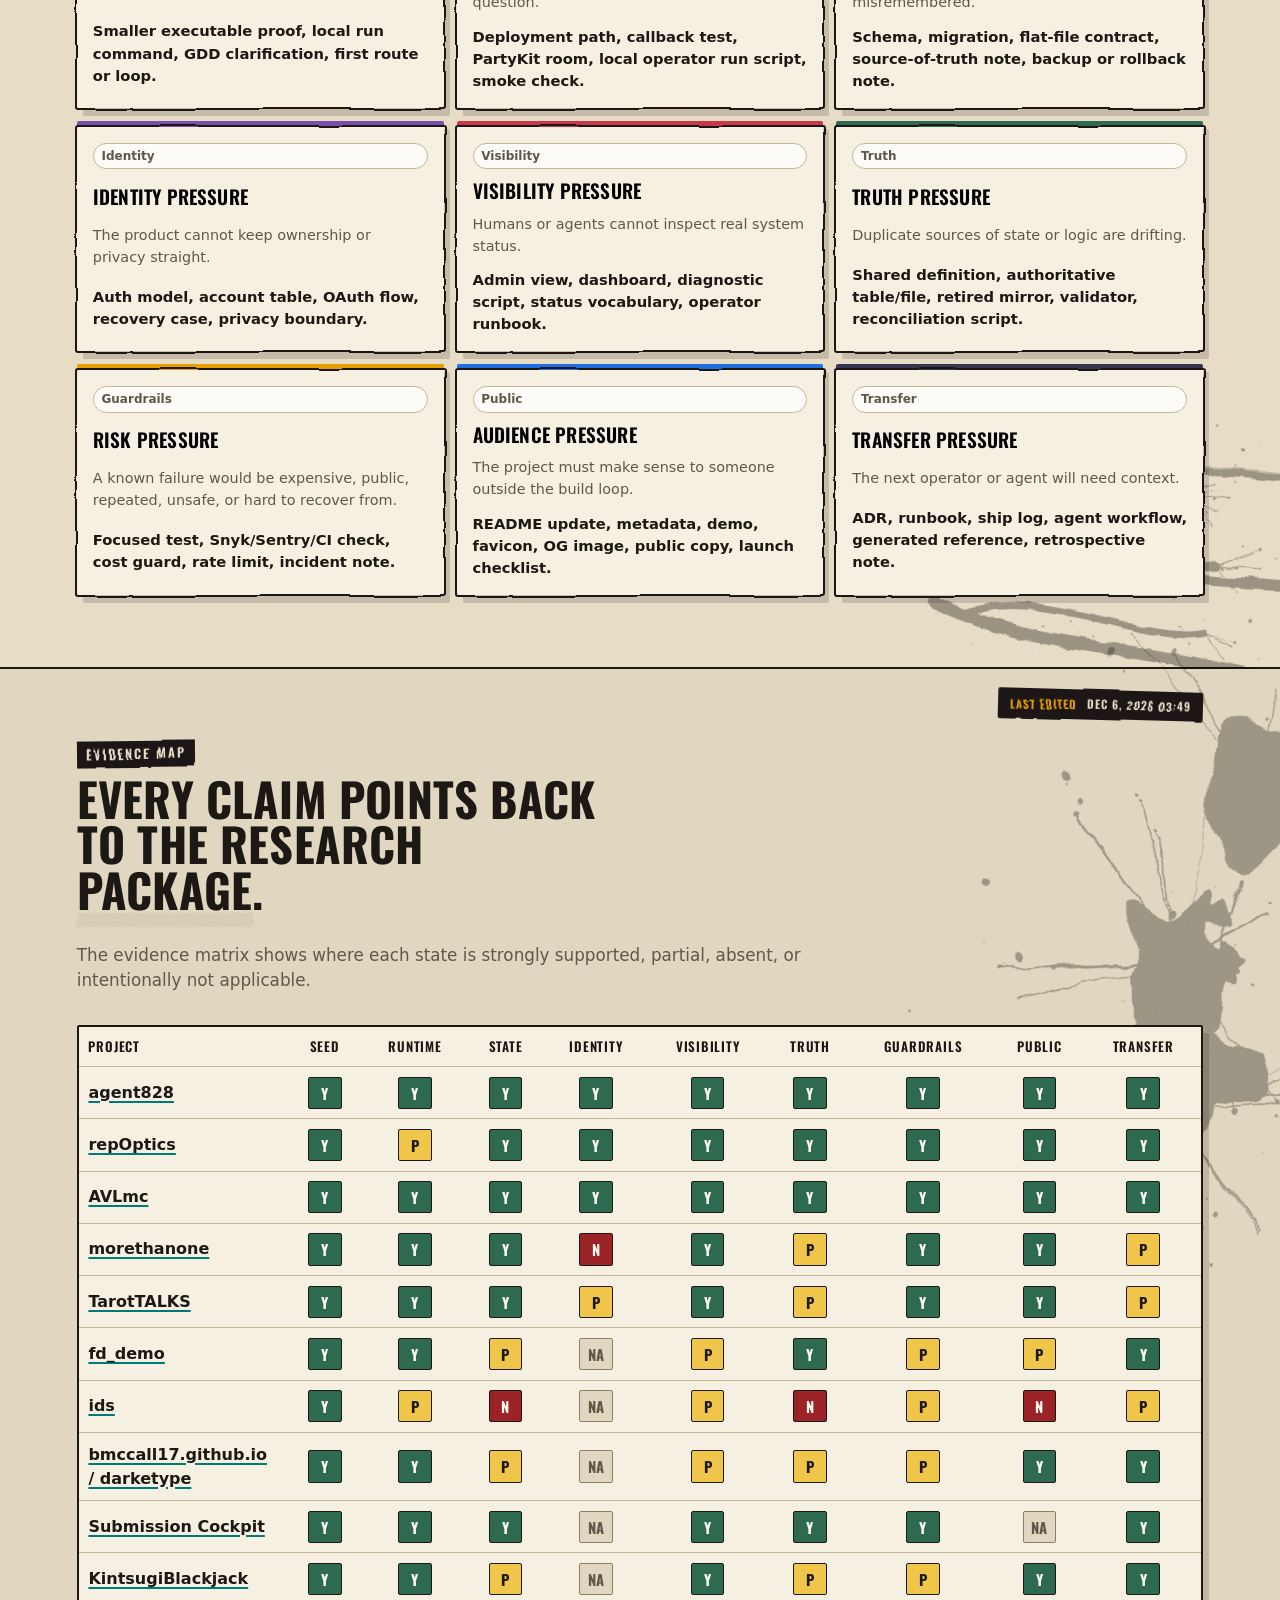
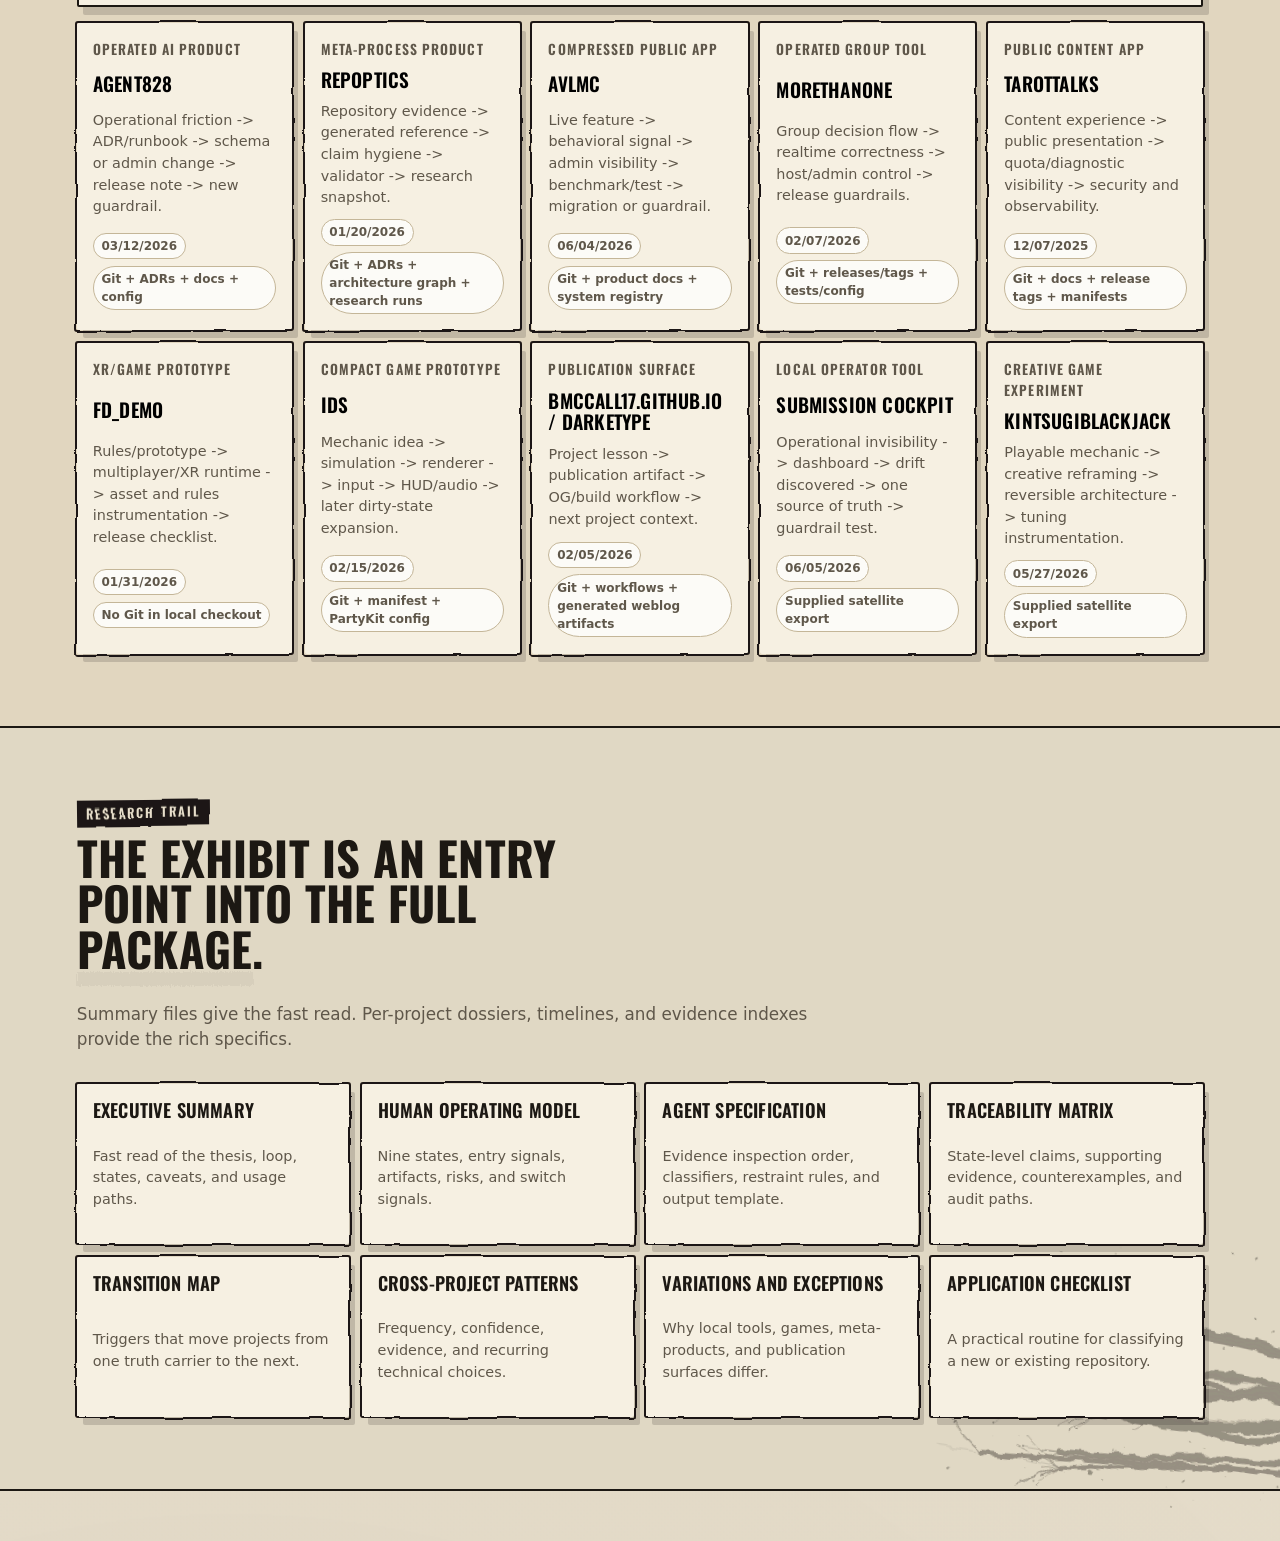
==== commit 2b1d474d: "updating metadata with OG image" ====
--- a/index.html
+++ b/index.html
@@ -8,6 +8,18 @@
       name="description"
       content="An interactive visual presentation of the appbuildproc.OS research findings, timeline, process model, patterns, and evidence trail."
     >
+    
+    <!-- Open Graph / Social Media -->
+    <meta property="og:title" content="appbuildproc.OS Research Exhibit">
+    <meta property="og:description" content="An interactive visual presentation of the appbuildproc.OS research findings, timeline, process model, patterns, and evidence trail.">
+    <meta property="og:url" content="https://bmccall17.github.io/appbuildproc.OS/">
+    <meta property="og:type" content="website">
+    <meta property="og:image" content="https://bmccall17.github.io/portfolio/static/images/projects/appbuildproc-os/hero.png">
+    
+    <meta name="twitter:card" content="summary_large_image">
+    <meta name="twitter:title" content="appbuildproc.OS Research Exhibit">
+    <meta name="twitter:description" content="An interactive visual presentation of the appbuildproc.OS research findings, timeline, process model, patterns, and evidence trail.">
+    <meta name="twitter:image" content="https://bmccall17.github.io/portfolio/static/images/projects/appbuildproc-os/hero.png">
     <link rel="icon" href="data:,">
     <link rel="preconnect" href="https://fonts.googleapis.com">
     <link rel="preconnect" href="https://fonts.gstatic.com" crossorigin>
